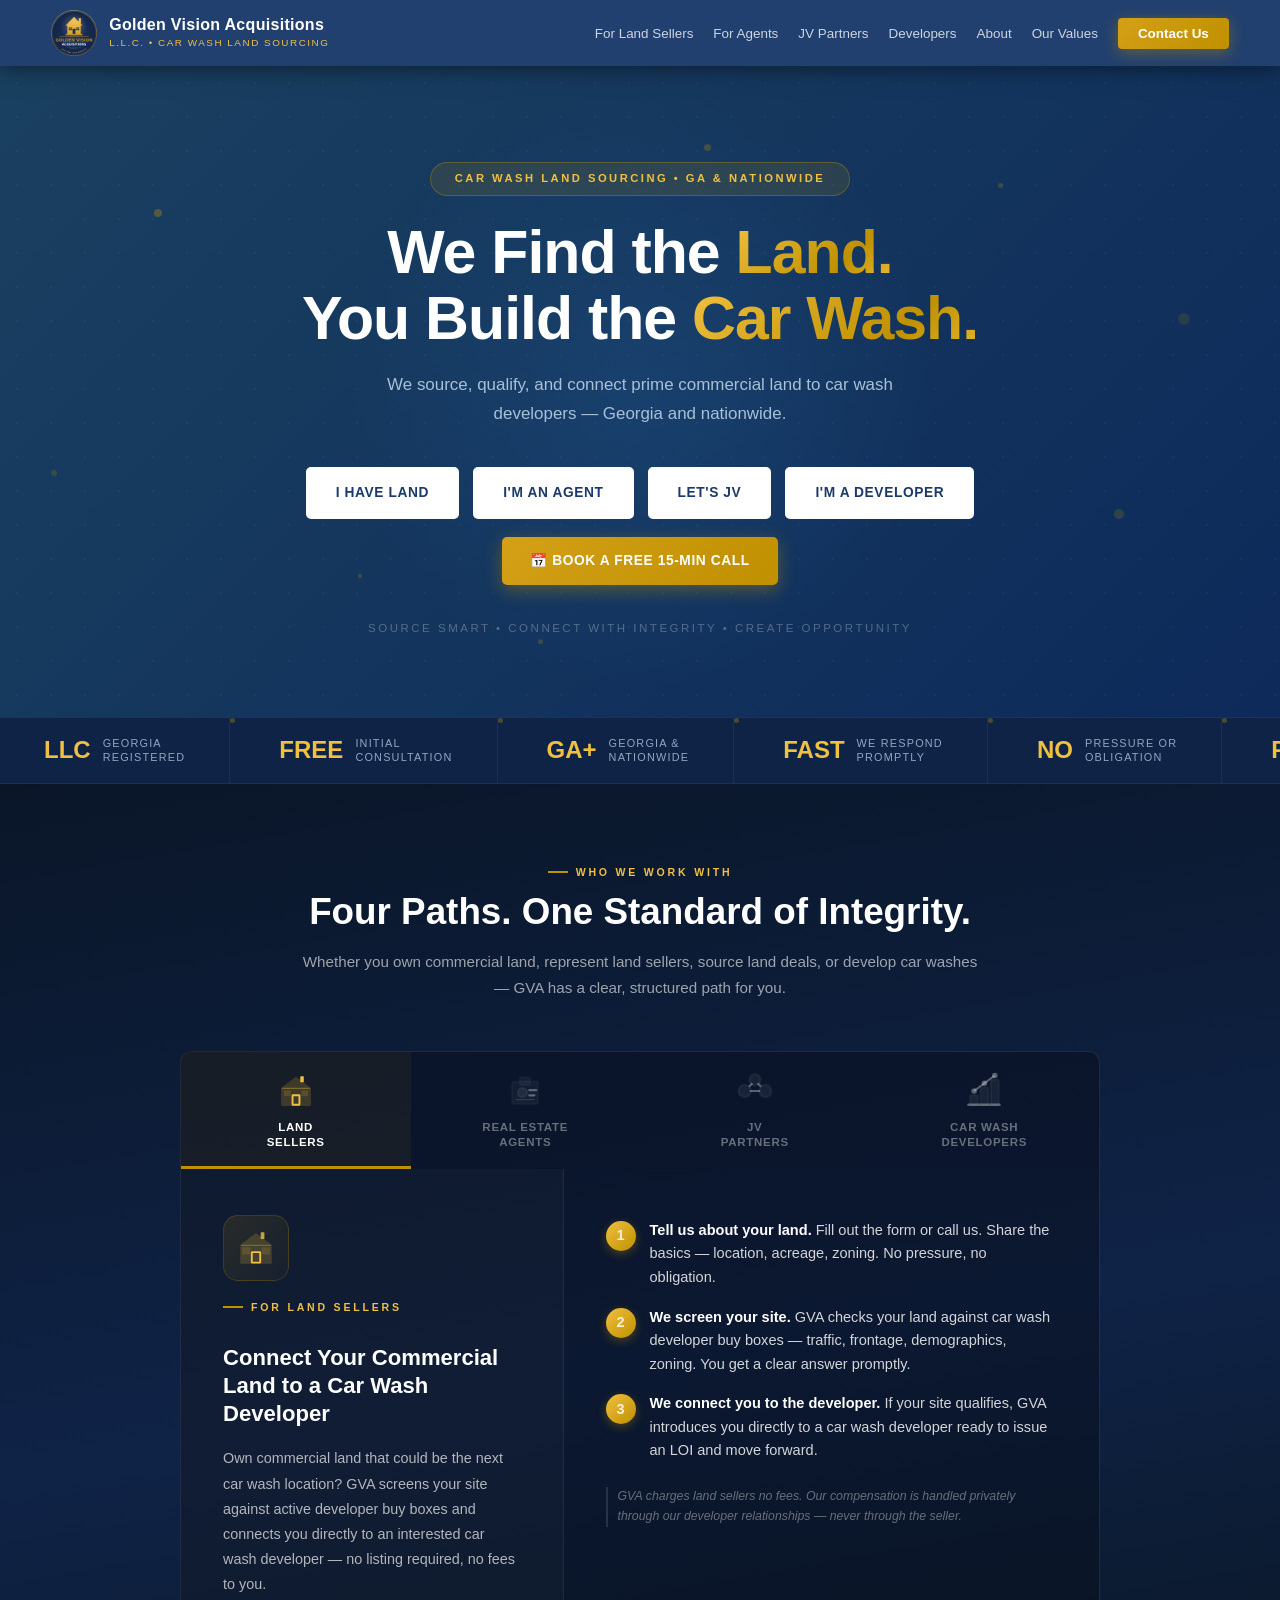
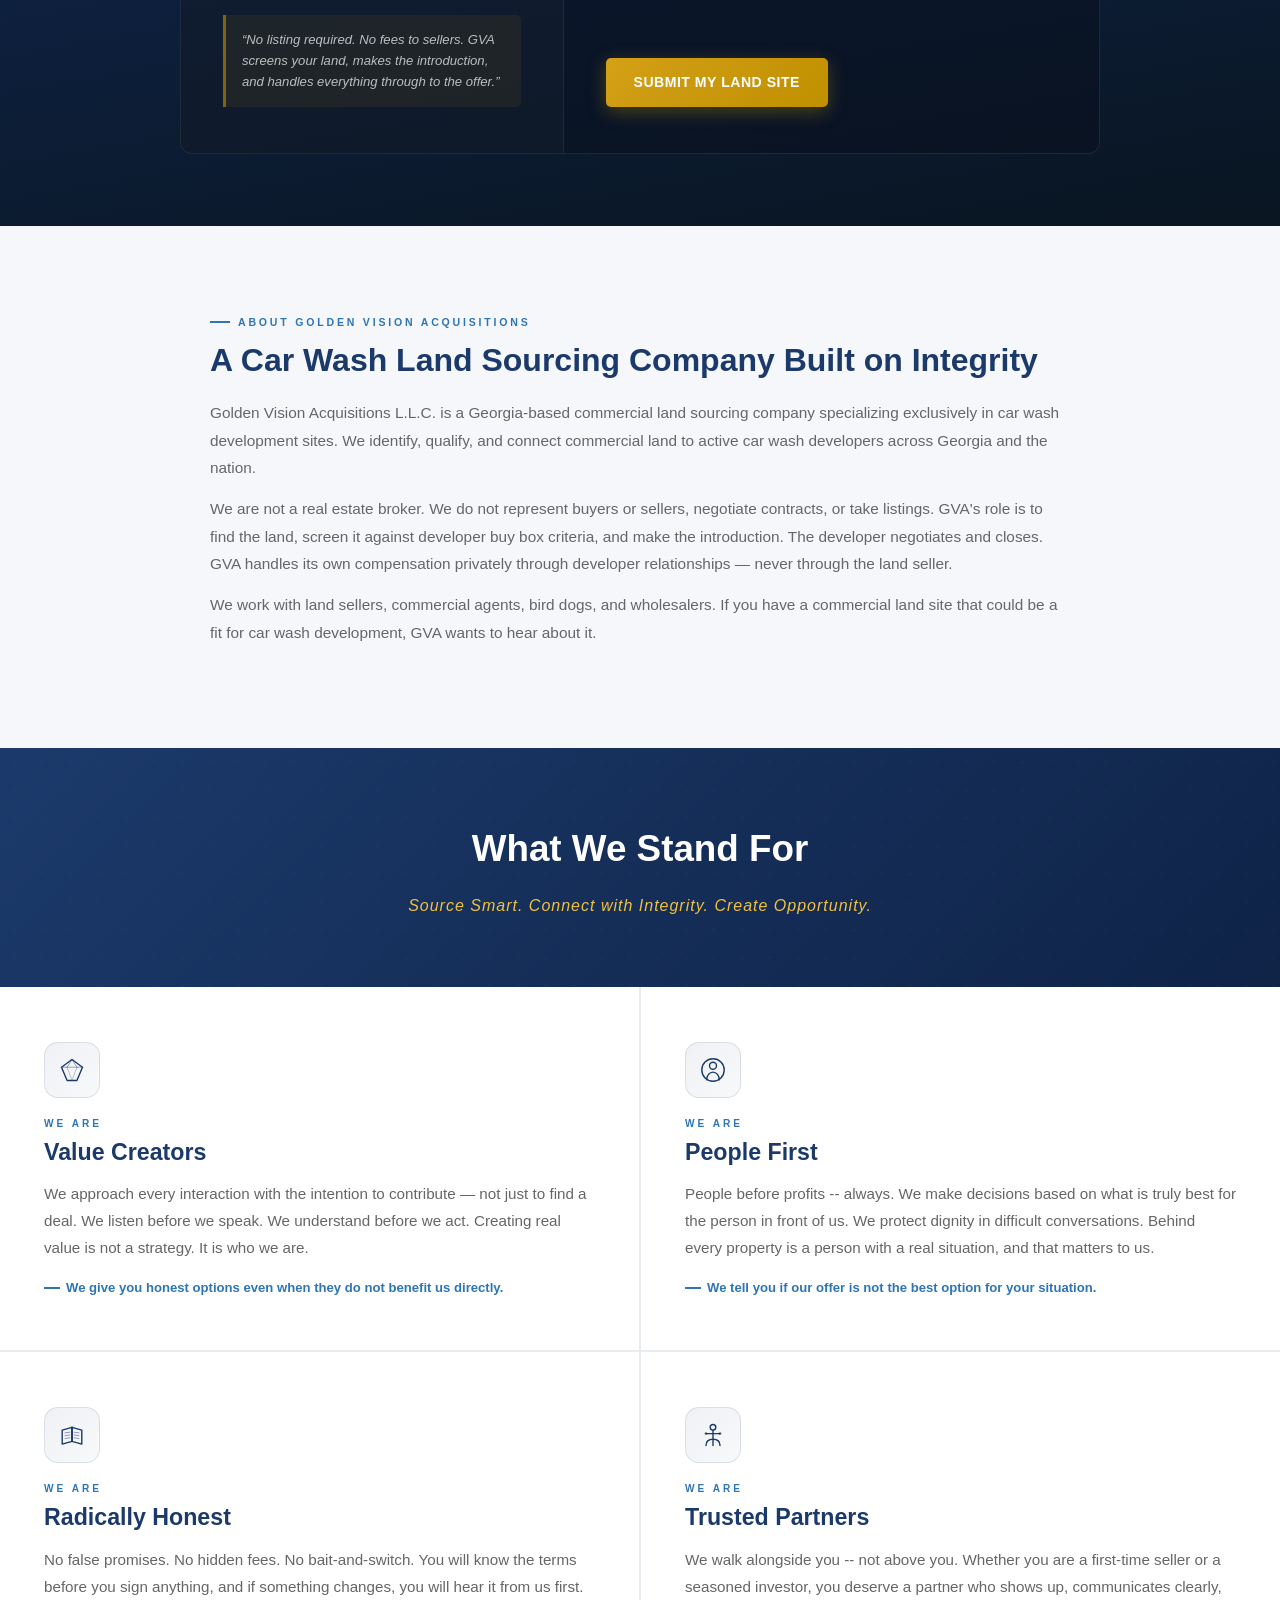
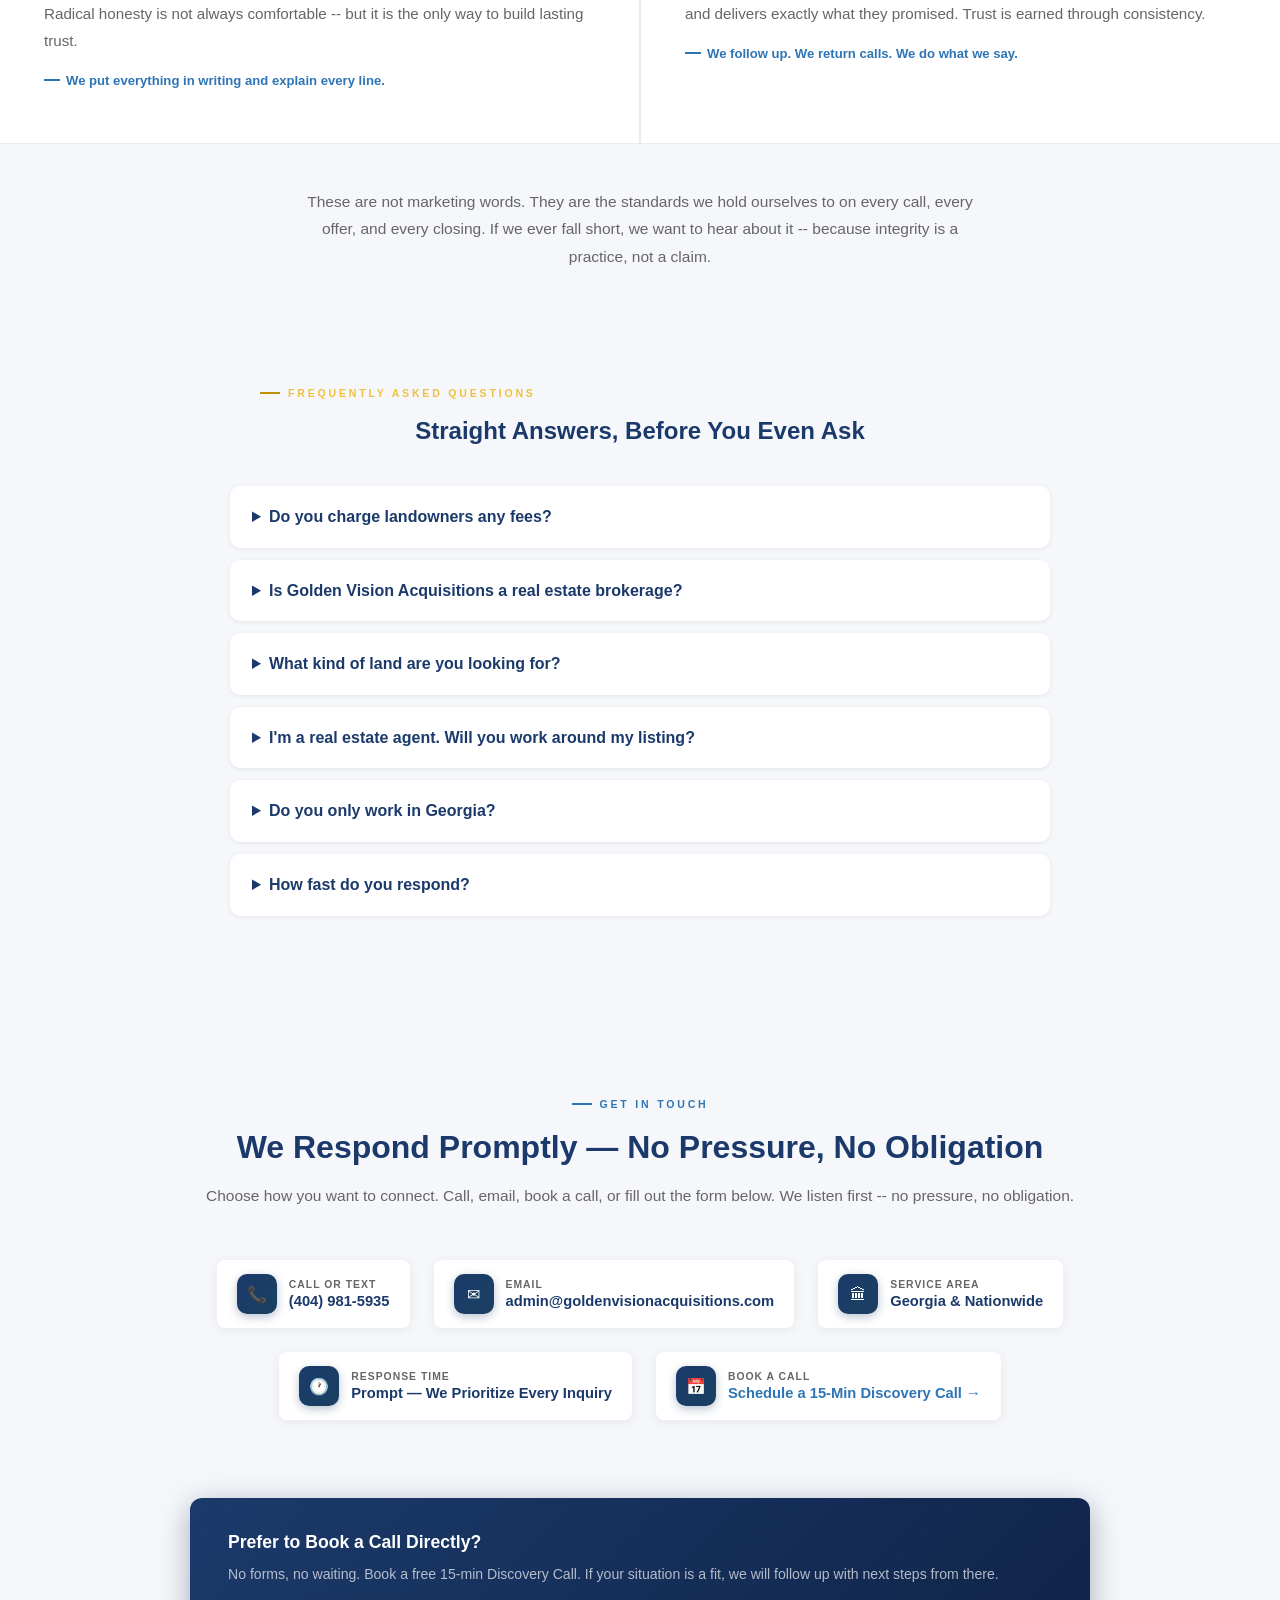
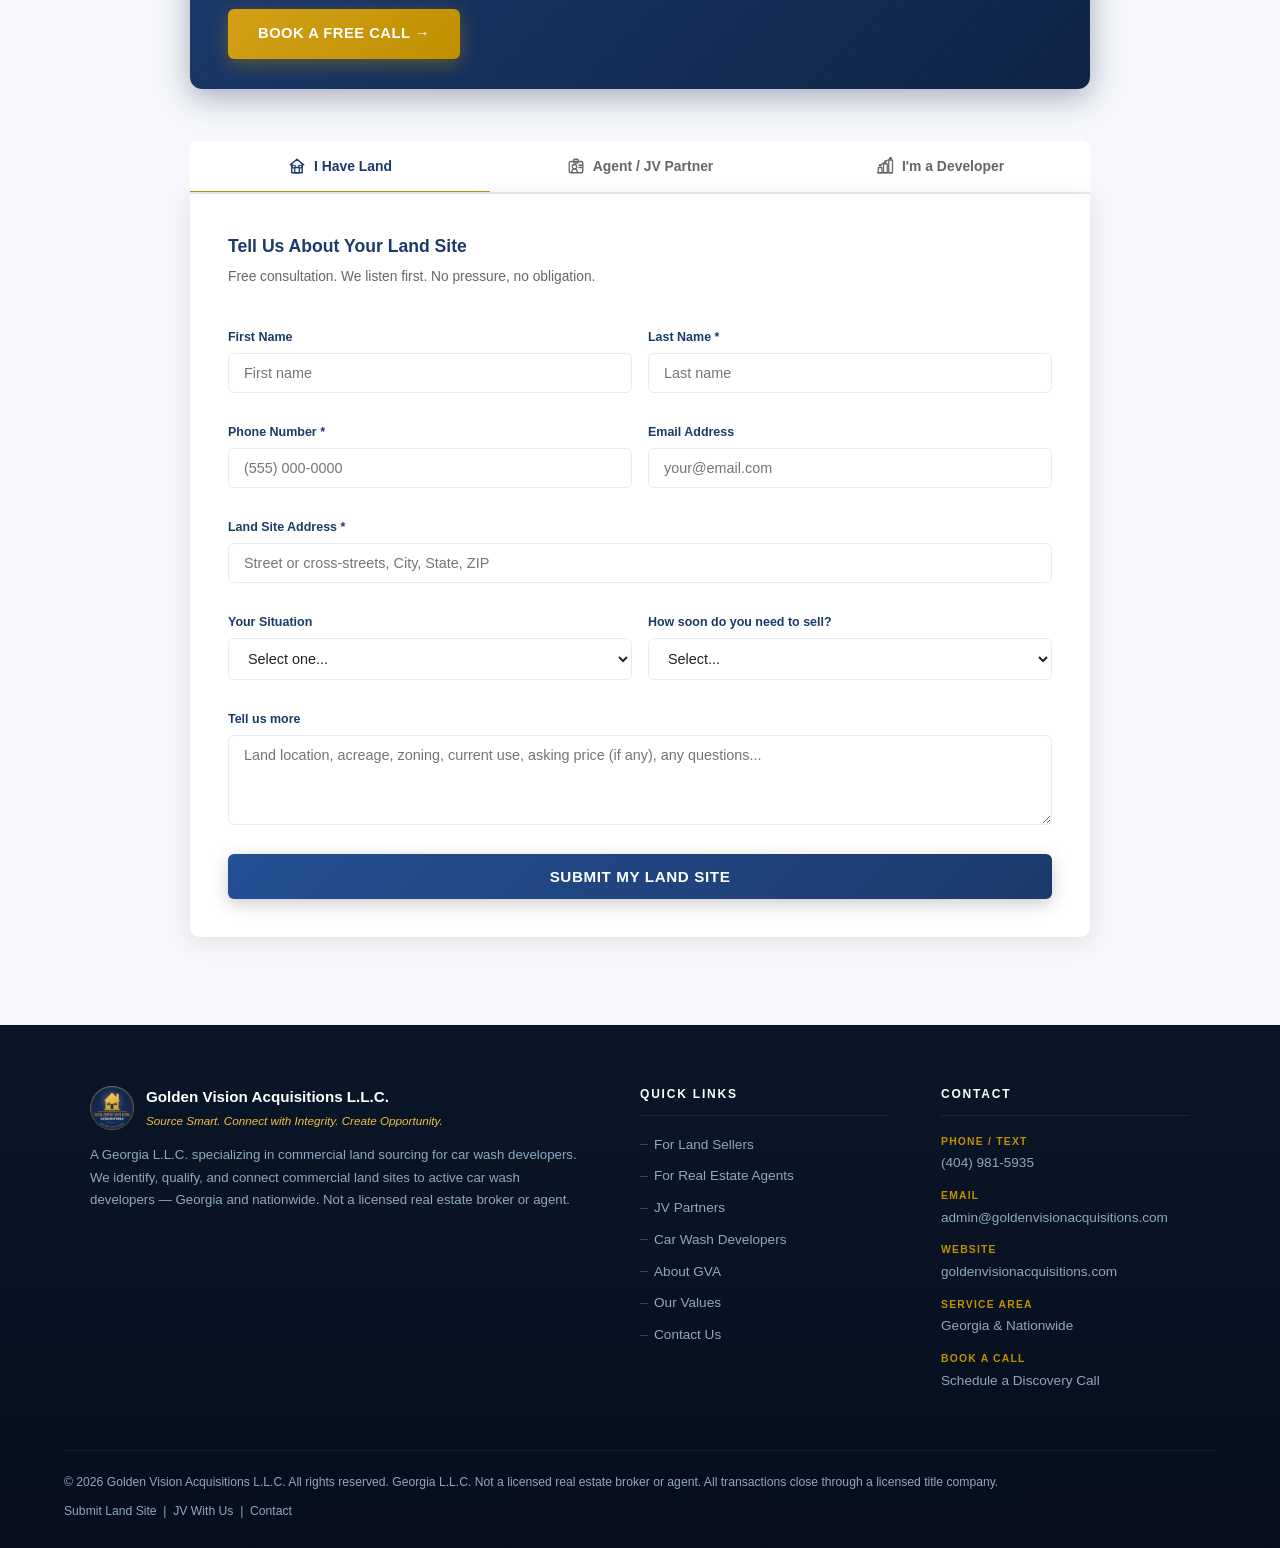
==== index.html @ 7f26f569 "Add files via upload" ====
<!DOCTYPE html>
<html lang="en">
<head>
  <meta charset="UTF-8"/>
  <meta name="viewport" content="width=device-width,initial-scale=1.0"/>
  <meta name="description" content="Golden Vision Acquisitions L.L.C. -- Car wash land sourcing. We find, qualify, and connect prime commercial land to car wash developers. Serving Georgia and nationwide."/>
  <title>Golden Vision Acquisitions L.L.C. | We Find the Land. You Build the Car Wash.</title>
  <meta property="og:title" content="Golden Vision Acquisitions L.L.C. | We Find the Land. You Build the Car Wash."/>
  <meta property="og:description" content="Car wash land sourcing. We find, qualify, and connect prime commercial land to car wash developers. Georgia & nationwide. No fees to land sellers."/>
  <meta property="og:type" content="website"/>
  <meta property="og:url" content="https://goldenvisionacquisitions.com/"/>
  <meta property="og:image" content="https://goldenvisionacquisitions.com/GVA_Logo.png"/>
  <script type="application/ld+json">
  {
    "@context": "https://schema.org",
    "@type": "ProfessionalService",
    "name": "Golden Vision Acquisitions L.L.C.",
    "description": "Georgia-based commercial land sourcing company specializing in car wash development sites. We find, qualify, and connect prime commercial land to car wash developers.",
    "url": "https://goldenvisionacquisitions.com",
    "telephone": "+14049815935",
    "email": "admin@goldenvisionacquisitions.com",
    "logo": "https://goldenvisionacquisitions.com/GVA_Logo.png",
    "areaServed": [{"@type": "State", "name": "Georgia"}, {"@type": "Country", "name": "United States"}],
    "knowsAbout": ["car wash land sourcing", "commercial land screening", "car wash development sites"]
  }
  </script>
  <script type="application/ld+json">
  {
    "@context": "https://schema.org",
    "@type": "FAQPage",
    "mainEntity": [
      {"@type": "Question", "name": "Do you charge landowners any fees?", "acceptedAnswer": {"@type": "Answer", "text": "No. GVA never charges land sellers. Our compensation comes through our developer relationships. You get a free site screening and, if your land fits, a direct introduction to a car wash developer."}},
      {"@type": "Question", "name": "Is Golden Vision Acquisitions a real estate brokerage?", "acceptedAnswer": {"@type": "Answer", "text": "No. GVA is not a licensed real estate broker and does not represent buyers or sellers. We are a land sourcing company: we screen sites, match them to developer criteria, and make introductions. Every transaction closes through a licensed title company."}},
      {"@type": "Question", "name": "What kind of land are you looking for?", "acceptedAnswer": {"@type": "Answer", "text": "Commercial parcels roughly 0.5 to 1 acre with 65+ feet of frontage on roads carrying 12,000+ vehicles daily, typically near retail like Walmart, grocery, or fast food. Corner lots are especially attractive."}},
      {"@type": "Question", "name": "I'm a real estate agent. Will you work around my listing?", "acceptedAnswer": {"@type": "Answer", "text": "Never. We work alongside agents, not around them. You keep your client and your listing relationship; we bring the developer and sign an NDA before any property details are shared."}},
      {"@type": "Question", "name": "Do you only work in Georgia?", "acceptedAnswer": {"@type": "Answer", "text": "Georgia is home base, but we source land for car wash developers nationwide. If you have a site outside Georgia, we still want to hear about it."}},
      {"@type": "Question", "name": "How fast do you respond?", "acceptedAnswer": {"@type": "Answer", "text": "Promptly, usually the same business day. Call or text (404) 981-5935, use the form at goldenvisionacquisitions.com, or book a free 15-minute call."}}
    ]
  }
  </script>
  <style>
    *{margin:0;padding:0;box-sizing:border-box}
    :root{--navy:#1B3A6B;--teal:#2E75B6;--gold:#BF9000;--gold-lt:#f0c040;--dark:#0f2347;--slate:#1a4060;--white:#fff;--lgray:#F5F7FA;--mgray:#E8ECF0;--text:#222;--muted:#666}
    body{font-family:'Segoe UI',Arial,sans-serif;color:var(--text);line-height:1.6;overflow-x:hidden}

    /* ---- KEYFRAMES ---- */
    @keyframes gradientShift{0%,100%{background-position:0% 50%}50%{background-position:100% 50%}}
    @keyframes fadeInUp{from{opacity:0;transform:translateY(36px)}to{opacity:1;transform:translateY(0)}}
    @keyframes float{0%,100%{transform:translateY(0) scale(1)}50%{transform:translateY(-20px) scale(1.05)}}
    @keyframes shimmer{0%{background-position:-200% center}100%{background-position:200% center}}
    @keyframes ticker{0%{transform:translateX(0)}100%{transform:translateX(-50%)}}
    @keyframes pulseGlow{0%,100%{box-shadow:0 0 0 0 rgba(191,144,0,.45)}70%{box-shadow:0 0 0 9px rgba(191,144,0,0)}}
    @keyframes navReveal{from{opacity:0;transform:translateY(-100%)}to{opacity:1;transform:translateY(0)}}
    @keyframes badgePulse{0%,100%{box-shadow:0 0 0 0 rgba(191,144,0,.3)}60%{box-shadow:0 0 0 8px rgba(191,144,0,0)}}
    @keyframes spin{to{transform:rotate(360deg)}}

    /* ---- NAV ---- */
    nav{background:rgba(27,58,107,.97);padding:0 4%;display:flex;align-items:center;justify-content:space-between;position:sticky;top:0;z-index:100;box-shadow:0 2px 20px rgba(0,0,0,.5);backdrop-filter:blur(12px);transition:background .3s,box-shadow .3s;animation:navReveal .5s ease both}
    nav.scrolled{background:rgba(15,35,71,.97);box-shadow:0 4px 30px rgba(0,0,0,.6)}
    .nav-logo{display:flex;align-items:center;gap:12px;padding:10px 0;text-decoration:none}
    .logo-text .logo-main{display:block;font-size:1rem;font-weight:800;color:#fff;letter-spacing:.3px;line-height:1.2}
    .logo-text .logo-sub{display:block;font-size:.62rem;color:var(--gold-lt);letter-spacing:1.5px;text-transform:uppercase}
    .nav-links{display:flex;gap:20px;list-style:none;align-items:center}
    .nav-links a{color:#CBD5E0;text-decoration:none;font-size:.84rem;font-weight:500;transition:color .2s;white-space:nowrap;position:relative}
    .nav-links a::after{content:'';position:absolute;bottom:-3px;left:0;width:0;height:2px;background:var(--gold);transition:width .2s}
    .nav-links a:hover{color:#fff}.nav-links a:hover::after{width:100%}
    .nav-cta{background:linear-gradient(135deg,#d4a017,#BF9000)!important;color:#fff!important;padding:8px 20px;border-radius:4px;font-weight:700!important;box-shadow:0 4px 15px rgba(191,144,0,.4);animation:pulseGlow 2.5s ease infinite}
    .nav-cta:hover{background:linear-gradient(135deg,#e0b828,#c89800)!important;box-shadow:0 6px 20px rgba(191,144,0,.6);transform:translateY(-1px)}
    .nav-cta::after{display:none!important}
    @media(max-width:680px){.nav-links{display:none}}

    /* ---- HERO ---- */
    .hero{background:linear-gradient(-45deg,#08112a,#1B3A6B,#0f2347,#0d2a5a,#1a4060);background-size:400% 400%;animation:gradientShift 10s ease infinite;color:#fff;padding:96px 5% 80px;text-align:center;position:relative;overflow:hidden;min-height:480px;display:flex;align-items:center;justify-content:center}
    .hero::before{content:'';position:absolute;inset:0;background-image:radial-gradient(rgba(255,255,255,.035) 1px,transparent 1px);background-size:34px 34px;pointer-events:none}
    .hero-glow{position:absolute;width:600px;height:600px;border-radius:50%;background:radial-gradient(circle,rgba(46,117,182,.18) 0%,transparent 70%);top:50%;left:50%;transform:translate(-50%,-50%);pointer-events:none}
    .particle{position:absolute;border-radius:50%;background:var(--gold);pointer-events:none;animation:float ease-in-out infinite}
    .p1{width:8px;height:8px;left:12%;top:22%;opacity:.35;animation-duration:7s;animation-delay:0s}
    .p2{width:5px;height:5px;left:78%;top:18%;opacity:.25;animation-duration:5.5s;animation-delay:1.2s}
    .p3{width:10px;height:10px;left:87%;top:68%;opacity:.2;animation-duration:9s;animation-delay:.4s}
    .p4{width:4px;height:4px;left:28%;top:78%;opacity:.3;animation-duration:6.5s;animation-delay:2s}
    .p5{width:7px;height:7px;left:55%;top:12%;opacity:.28;animation-duration:8s;animation-delay:.9s}
    .p6{width:6px;height:6px;left:4%;top:62%;opacity:.2;animation-duration:7.5s;animation-delay:3s}
    .p7{width:12px;height:12px;left:92%;top:38%;opacity:.15;animation-duration:10s;animation-delay:1.8s}
    .p8{width:5px;height:5px;left:42%;top:88%;opacity:.25;animation-duration:6s;animation-delay:.6s}
    .hero-inner{position:relative;z-index:1;max-width:800px;width:100%}
    .hero-badge{display:inline-block;background:rgba(191,144,0,.14);color:var(--gold-lt);border:1px solid rgba(191,144,0,.35);font-size:.7rem;font-weight:700;letter-spacing:2.5px;text-transform:uppercase;padding:7px 24px;border-radius:30px;margin-bottom:24px;animation:fadeInUp .7s ease .1s both,badgePulse 3s ease 1s infinite}
    .hero h1{font-size:clamp(2.4rem,6vw,3.8rem);font-weight:900;line-height:1.08;margin-bottom:20px;animation:fadeInUp .7s ease .3s both;letter-spacing:-1px}
    .gold-word{background:linear-gradient(135deg,var(--gold-lt) 0%,var(--gold) 40%,var(--gold-lt) 60%,#c89000 100%);background-size:200% auto;-webkit-background-clip:text;-webkit-text-fill-color:transparent;background-clip:text;animation:shimmer 3.5s linear infinite}
    .hero-sub{font-size:1.06rem;color:#A8C0D8;max-width:580px;margin:0 auto 38px;line-height:1.7;animation:fadeInUp .7s ease .5s both}
    .hero-buttons{display:flex;gap:14px;justify-content:center;flex-wrap:wrap;animation:fadeInUp .7s ease .7s both}
    .btn-hero{display:inline-block;padding:13px 28px;border-radius:5px;font-size:.86rem;font-weight:700;text-decoration:none;transition:all .25s;border:2px solid transparent;text-transform:uppercase;letter-spacing:.6px}
    .btn-hp{background:linear-gradient(135deg,#d4a017,#BF9000);color:#fff;box-shadow:0 5px 18px rgba(191,144,0,.4);border:none}
    .btn-hp:hover{background:linear-gradient(135deg,#e0b828,#c89800);box-shadow:0 9px 28px rgba(191,144,0,.55);transform:translateY(-3px)}
    .btn-ho{background:#fff;color:#1B3A6B;border-color:#fff}
    .btn-ho:hover{background:#fdeea3;border-color:#fdeea3;color:#1B3A6B;transform:translateY(-2px);box-shadow:0 6px 20px rgba(0,0,0,.18)}
    .hero-tagline{margin-top:34px;font-size:.72rem;letter-spacing:2.5px;color:rgba(255,255,255,.28);text-transform:uppercase;animation:fadeInUp .7s ease .9s both}

    /* ---- TRUST TICKER ---- */
    .trust-ticker-wrap{background:var(--dark);overflow:hidden;border-top:1px solid rgba(255,255,255,.07);border-bottom:1px solid rgba(255,255,255,.06);padding:0}
    .trust-ticker{display:flex;width:max-content;animation:ticker 28s linear infinite}
    .trust-ticker:hover{animation-play-state:paused}
    .ticker-item{display:flex;align-items:center;gap:12px;padding:18px 44px;border-right:1px solid rgba(255,255,255,.06);flex-shrink:0;cursor:default}
    .ticker-item .t-num{font-size:1.5rem;font-weight:900;color:var(--gold-lt);line-height:1}
    .ticker-item .t-label{font-size:.68rem;color:#8FA8C0;letter-spacing:1.2px;text-transform:uppercase;line-height:1.3}
    .ticker-dot{width:5px;height:5px;border-radius:50%;background:var(--gold);opacity:.35;flex-shrink:0}

    /* ---- WHO WE SERVE (tabbed) ---- */
    .serve-section{background:linear-gradient(170deg,#0a1628 0%,#0f2347 55%,#091520 100%);padding:80px 5% 72px}
    .serve-header{text-align:center;max-width:680px;margin:0 auto 50px}
    .serve-h2{font-size:clamp(1.7rem,3vw,2.3rem);font-weight:800;color:#fff;margin-bottom:14px;line-height:1.2}
    .serve-intro{font-size:.95rem;color:rgba(255,255,255,.6);line-height:1.72}

    /* Tab bar */
    .s-tab-bar{display:flex;max-width:920px;margin:0 auto;background:rgba(10,18,38,.7);border:1px solid rgba(255,255,255,.09);border-bottom:none;border-radius:12px 12px 0 0;overflow:hidden}
    @media(max-width:620px){.s-tab-bar{flex-wrap:wrap}}
    .s-tab{flex:1;display:flex;flex-direction:column;align-items:center;gap:10px;padding:20px 10px 16px;background:transparent;border:none;border-bottom:3px solid transparent;cursor:pointer;color:rgba(255,255,255,.38);font-family:'Segoe UI',Arial,sans-serif;font-size:.72rem;font-weight:700;letter-spacing:.7px;text-transform:uppercase;transition:all .22s;line-height:1.35;text-align:center}
    @media(max-width:620px){.s-tab{flex:1 1 50%;padding:16px 8px 13px;font-size:.68rem}}
    .s-tab:hover{color:rgba(255,255,255,.75);background:rgba(255,255,255,.03)}
    .s-tab.active{color:#fff;background:rgba(191,144,0,.07);border-bottom-color:var(--gold)}
    .s-tab-icon{width:38px;height:38px;display:flex;align-items:center;justify-content:center;color:rgba(255,255,255,.32);transition:color .22s}
    .s-tab.active .s-tab-icon{color:var(--gold-lt)}
    .s-tab-icon svg{width:38px;height:38px}
    .s-tab-lbl{line-height:1.3}

    /* Panels */
    .s-panels-wrap{max-width:920px;margin:0 auto;background:rgba(8,14,28,.5);border:1px solid rgba(255,255,255,.09);border-top:none;border-radius:0 0 12px 12px;overflow:hidden}
    .s-panel{display:none;grid-template-columns:1fr 1.4fr}
    .s-panel.active{display:grid}
    @media(max-width:740px){.s-panel.active{grid-template-columns:1fr}}
    .s-panel-left{padding:46px 42px;background:rgba(255,255,255,.018);border-right:1px solid rgba(255,255,255,.07);display:flex;flex-direction:column;gap:18px}
    .s-panel-right{padding:46px 42px;display:flex;flex-direction:column}
    @media(max-width:740px){.s-panel-left{border-right:none;border-bottom:1px solid rgba(255,255,255,.07)}}
    @media(max-width:500px){.s-panel-left,.s-panel-right{padding:30px 22px}}

    .s-icon-xl{width:66px;height:66px;border-radius:15px;background:linear-gradient(135deg,rgba(191,144,0,.14),rgba(191,144,0,.04));border:1px solid rgba(191,144,0,.22);display:flex;align-items:center;justify-content:center;color:var(--gold-lt);flex-shrink:0}
    .s-icon-xl svg{width:42px;height:42px}
    .s-panel-h{font-size:clamp(1.1rem,2.1vw,1.38rem);font-weight:800;color:#fff;line-height:1.28;margin:0}
    .s-panel-desc{font-size:.9rem;color:rgba(255,255,255,.68);line-height:1.74;margin:0}
    .s-callout{background:rgba(191,144,0,.09);border-left:3px solid rgba(191,144,0,.6);padding:14px 16px;border-radius:0 5px 5px 0;font-size:.82rem;color:rgba(255,255,255,.7);line-height:1.62;font-style:italic;margin-top:auto}

    .section-label{font-size:.66rem;letter-spacing:2.8px;text-transform:uppercase;color:var(--gold-lt);margin-bottom:10px;font-weight:700;display:flex;align-items:center;gap:8px}
    .section-label::before{content:'';display:block;width:20px;height:2px;background:var(--gold)}
    .steps{list-style:none;margin-bottom:24px;margin-top:4px;display:flex;flex-direction:column;gap:16px}
    .steps li{display:flex;gap:14px;align-items:flex-start}
    .step-num{width:30px;height:30px;background:linear-gradient(135deg,var(--gold-lt),var(--gold));color:#1a1a00;border-radius:50%;font-size:.78rem;font-weight:900;display:flex;align-items:center;justify-content:center;flex-shrink:0;margin-top:2px;box-shadow:0 3px 10px rgba(191,144,0,.35)}
    .steps li div{font-size:.91rem;color:rgba(255,255,255,.82);line-height:1.62}
    .steps li strong{color:#fff;font-weight:700}
    .note-text{font-size:.77rem;color:rgba(255,255,255,.38);margin-bottom:24px;line-height:1.62;font-style:italic;border-left:2px solid rgba(255,255,255,.12);padding-left:10px}
    .btn-panel{display:inline-block;background:linear-gradient(135deg,#d4a017,#BF9000);color:#fff;padding:13px 28px;border-radius:5px;font-size:.88rem;font-weight:700;text-decoration:none;transition:all .25s;margin-top:auto;text-transform:uppercase;letter-spacing:.5px;box-shadow:0 5px 18px rgba(191,144,0,.35);border:none;cursor:pointer;align-self:flex-start}
    .btn-panel:hover{background:linear-gradient(135deg,#e0b828,#c89800);box-shadow:0 9px 28px rgba(191,144,0,.5);transform:translateY(-2px)}

    /* ---- SCROLL REVEAL ---- */
    .reveal{opacity:0;transform:translateY(36px);transition:opacity .7s ease,transform .7s ease}
    .reveal.visible{opacity:1;transform:translateY(0)}
    .reveal-d1{transition-delay:.1s}.reveal-d2{transition-delay:.2s}.reveal-d3{transition-delay:.3s}.reveal-d4{transition-delay:.4s}

    /* ---- ABOUT ---- */
    #about{padding:88px 5%;background:var(--lgray)}
    .about-grid{max-width:860px;margin:0 auto}
    .about-text .section-label{color:var(--teal)}
    .about-text .section-label::before{background:var(--teal)}
    .about-text h2{font-size:clamp(1.5rem,3vw,2rem);font-weight:800;color:var(--navy);margin-bottom:18px;line-height:1.28}
    .about-text p{color:var(--muted);margin-bottom:14px;line-height:1.78;font-size:.96rem}
    .about-values{display:flex;flex-direction:column;gap:14px}
    .value-card{background:#fff;border-left:4px solid var(--gold);padding:18px 22px;border-radius:0 8px 8px 0;box-shadow:0 2px 12px rgba(0,0,0,.06);transition:all .25s ease}
    .value-card:hover{transform:translateX(4px);box-shadow:0 6px 20px rgba(0,0,0,.1);border-left-width:6px}
    .v-title{font-size:.92rem;font-weight:800;color:var(--navy);margin-bottom:4px}
    .v-body{font-size:.84rem;color:var(--muted);line-height:1.56}

    /* ---- VALUES ---- */
    #values{background:#fff;padding:0}
    .values-header{background:linear-gradient(135deg,var(--navy) 0%,var(--dark) 100%);text-align:center;padding:72px 5% 68px;position:relative;overflow:hidden}
    .values-header::before{content:'';position:absolute;inset:0;background-image:radial-gradient(rgba(255,255,255,.025) 1px,transparent 1px);background-size:28px 28px;pointer-events:none}
    .values-header h2{font-size:clamp(1.7rem,3.2vw,2.3rem);font-weight:900;color:#fff;margin-bottom:14px;position:relative}
    .values-header .tagline{font-size:1rem;color:var(--gold-lt);letter-spacing:1px;font-style:italic;position:relative}
    .values-grid-2x2{display:grid;grid-template-columns:1fr 1fr;gap:2px;background:var(--mgray)}
    @media(max-width:680px){.values-grid-2x2{grid-template-columns:1fr}}
    .value-block{background:#fff;padding:52px 44px;transition:all .3s ease;border-top:3px solid transparent;position:relative;overflow:hidden}
    .value-block::after{content:'';position:absolute;inset:0;background:linear-gradient(135deg,rgba(191,144,0,.04),transparent);opacity:0;transition:opacity .3s;pointer-events:none}
    .value-block:hover{border-top-color:var(--gold);box-shadow:0 14px 44px rgba(0,0,0,.09);transform:translateY(-5px);z-index:1}
    .value-block:hover::after{opacity:1}
    .v-icon-wrap{width:56px;height:56px;border-radius:14px;background:linear-gradient(135deg,rgba(27,58,107,.07),rgba(27,58,107,.03));border:1px solid rgba(27,58,107,.12);display:flex;align-items:center;justify-content:center;margin-bottom:18px;transition:all .3s}
    .v-icon-wrap svg{width:28px;height:28px;stroke:var(--navy);fill:none;stroke-linecap:round;stroke-linejoin:round;transition:stroke .3s}
    .value-block:hover .v-icon-wrap{background:linear-gradient(135deg,rgba(191,144,0,.13),rgba(191,144,0,.04));border-color:rgba(191,144,0,.28)}
    .value-block:hover .v-icon-wrap svg{stroke:var(--gold)}
    .we-are{display:block;font-size:.63rem;letter-spacing:3px;text-transform:uppercase;color:var(--teal);margin-bottom:7px;font-weight:700}
    .value-block h3{font-size:1.45rem;font-weight:900;color:var(--navy);margin-bottom:14px;line-height:1.18}
    .value-block p{color:var(--muted);font-size:.95rem;line-height:1.78;margin-bottom:16px}
    .v-proof{font-size:.82rem;color:var(--teal);font-weight:600;display:flex;align-items:center;gap:6px}
    .v-proof::before{content:'';display:inline-block;width:16px;height:2px;background:var(--teal);flex-shrink:0}
    .values-promise{background:var(--lgray);text-align:center;padding:44px 5%;border-top:1px solid var(--mgray)}
    .values-promise p{font-size:.97rem;color:var(--muted);max-width:680px;margin:0 auto;line-height:1.78}
    @media(max-width:480px){.value-block{padding:36px 24px}}

    /* ---- CONTACT ---- */
    #contact{padding:88px 5%;background:var(--lgray)}
    .contact-top{max-width:900px;margin:0 auto 52px;text-align:center}
    .contact-top .section-label{justify-content:center;color:var(--teal);display:flex}
    .contact-top .section-label::before{background:var(--teal)}
    .contact-top h2{font-size:clamp(1.5rem,3vw,2rem);font-weight:800;color:var(--navy);margin:10px 0}
    .contact-top p{color:var(--muted);font-size:.97rem}
    .contact-info-bar{max-width:900px;margin:0 auto 34px;display:flex;justify-content:center;gap:24px;flex-wrap:wrap}
    .ci-item{display:flex;align-items:center;gap:12px;background:#fff;padding:14px 20px;border-radius:8px;box-shadow:0 2px 12px rgba(0,0,0,.07);transition:all .25s}
    .ci-item:hover{transform:translateY(-2px);box-shadow:0 6px 20px rgba(0,0,0,.1)}
    .ci-icon{width:40px;height:40px;background:linear-gradient(135deg,var(--navy),var(--slate));border-radius:10px;display:flex;align-items:center;justify-content:center;font-size:1rem;flex-shrink:0;color:#fff;box-shadow:0 3px 10px rgba(27,58,107,.3)}
    .ci-text{line-height:1.3}
    .ci-label{font-size:.65rem;color:var(--muted);letter-spacing:1px;text-transform:uppercase;font-weight:700}
    .ci-value{font-size:.92rem;color:var(--navy);font-weight:700}
    .ci-value a{color:var(--navy);text-decoration:none}
    .ci-value a:hover{color:var(--teal)}
    .social-row{display:flex;justify-content:center;gap:12px;margin-bottom:44px;flex-wrap:wrap}
    .soc-link{display:flex;align-items:center;gap:8px;background:#fff;border:1.5px solid var(--mgray);padding:10px 20px;border-radius:6px;text-decoration:none;font-size:.84rem;font-weight:700;color:var(--navy);transition:all .25s;box-shadow:0 2px 8px rgba(0,0,0,.06)}
    .soc-link:hover{border-color:var(--teal);color:var(--teal);transform:translateY(-2px);box-shadow:0 6px 18px rgba(46,117,182,.15)}
    .book-card{max-width:900px;margin:0 auto 52px;background:linear-gradient(135deg,var(--navy) 0%,var(--dark) 100%);border-radius:12px;padding:30px 38px;display:flex;align-items:center;justify-content:space-between;gap:24px;flex-wrap:wrap;box-shadow:0 8px 30px rgba(15,35,71,.35);position:relative;overflow:hidden}
    .book-card::before{content:'';position:absolute;inset:0;background-image:radial-gradient(rgba(255,255,255,.025) 1px,transparent 1px);background-size:24px 24px;pointer-events:none}
    .book-card-text h3{color:#fff;font-size:1.1rem;font-weight:800;margin-bottom:6px;position:relative}
    .book-card-text p{color:rgba(255,255,255,.68);font-size:.88rem;position:relative}
    .btn-book{display:inline-block;background:linear-gradient(135deg,#d4a017,#BF9000);color:#fff;padding:13px 30px;border-radius:6px;font-size:.92rem;font-weight:700;text-decoration:none;white-space:nowrap;transition:all .25s;box-shadow:0 5px 18px rgba(191,144,0,.4);text-transform:uppercase;letter-spacing:.5px;position:relative}
    .btn-book:hover{background:linear-gradient(135deg,#e0b828,#c89800);box-shadow:0 9px 28px rgba(191,144,0,.55);transform:translateY(-2px)}
    .form-tabs-wrap{max-width:900px;margin:0 auto}
    .form-tabs{display:flex;border-bottom:2px solid var(--mgray);background:#fff;border-radius:8px 8px 0 0;overflow:hidden}
    .form-tab{padding:14px 20px;cursor:pointer;font-size:.87rem;font-weight:700;color:var(--muted);border-bottom:3px solid transparent;margin-bottom:-2px;transition:all .2s;user-select:none;flex:1;text-align:center;display:flex;align-items:center;justify-content:center;gap:8px}
    .form-tab svg{width:18px;height:18px;flex-shrink:0;stroke:currentColor;fill:none;stroke-linecap:round;stroke-linejoin:round;transition:stroke .2s}
    .form-tab:hover{color:var(--navy);background:var(--lgray)}
    .form-tab.active{color:var(--navy);border-color:var(--gold);background:#fff}
    .form-pane{display:none}.form-pane.active{display:block}
    .form-card{background:#fff;border-radius:0 0 10px 10px;padding:38px;box-shadow:0 4px 24px rgba(0,0,0,.09)}
    .form-card h3{font-size:1.1rem;font-weight:800;color:var(--navy);margin-bottom:6px}
    .form-card .fc-sub{font-size:.86rem;color:var(--muted);margin-bottom:26px}
    .form-grid{display:grid;grid-template-columns:1fr 1fr;gap:16px}
    @media(max-width:600px){.form-grid{grid-template-columns:1fr}}
    .form-card label{display:block;font-size:.78rem;font-weight:700;color:var(--navy);margin-bottom:5px;margin-top:14px}
    .form-card input,.form-card select,.form-card textarea{width:100%;padding:11px 15px;border:1.5px solid var(--mgray);border-radius:6px;font-size:.9rem;font-family:inherit;color:var(--text);transition:all .2s;background:#fff}
    .form-card input:focus,.form-card select:focus,.form-card textarea:focus{outline:none;border-color:var(--gold);box-shadow:0 0 0 3px rgba(191,144,0,.12)}
    .form-card textarea{resize:vertical;min-height:90px}
    .form-card .full-span{grid-column:1/-1}
    .btn-submit{display:block;width:100%;padding:14px;border:none;border-radius:6px;font-size:.95rem;font-weight:700;cursor:pointer;margin-top:22px;transition:all .25s;color:#fff;text-transform:uppercase;letter-spacing:.6px;box-shadow:0 5px 18px rgba(0,0,0,.2)}
    .btn-submit-seller{background:linear-gradient(135deg,#244f95,var(--navy))}.btn-submit-seller:hover{background:linear-gradient(135deg,#2a5aa5,#1e3f7a);transform:translateY(-2px);box-shadow:0 9px 28px rgba(27,58,107,.4)}
    .btn-submit-partner{background:linear-gradient(135deg,#3a85c6,var(--teal))}.btn-submit-partner:hover{background:linear-gradient(135deg,#4090d0,#3580c0);transform:translateY(-2px);box-shadow:0 9px 28px rgba(46,117,182,.4)}
    .btn-submit-investor{background:linear-gradient(135deg,#152840,var(--dark))}.btn-submit-investor:hover{background:linear-gradient(135deg,#1a3050,#0d1e35);transform:translateY(-2px);box-shadow:0 9px 28px rgba(15,35,71,.45)}
    .success-panel{display:none;background:#fff;border-radius:0 0 10px 10px;padding:52px 38px;text-align:center}
    .success-panel .sp-icon{font-size:3.2rem;margin-bottom:18px}
    .success-panel h3{font-size:1.4rem;font-weight:900;color:var(--navy);margin-bottom:10px}
    .success-panel p{color:var(--muted);margin-bottom:26px;font-size:.95rem}
    .sp-actions{display:flex;justify-content:center;gap:14px;flex-wrap:wrap}
    .sp-btn{display:inline-block;padding:12px 26px;border-radius:6px;text-decoration:none;font-size:.88rem;font-weight:700;transition:all .25s;text-transform:uppercase;letter-spacing:.4px}
    .sp-btn-p{background:linear-gradient(135deg,#d4a017,var(--gold));color:#fff;box-shadow:0 5px 16px rgba(191,144,0,.35)}.sp-btn-p:hover{background:linear-gradient(135deg,#e0b828,#c89800);transform:translateY(-2px)}
    .sp-btn-o{border:2px solid var(--navy);color:var(--navy)}.sp-btn-o:hover{background:var(--navy);color:#fff;transform:translateY(-2px)}
    .sp-contact{margin-top:26px;font-size:.82rem;color:var(--muted)}
    .sp-contact a{color:var(--teal);text-decoration:none;font-weight:600}
    .sp-social{display:flex;justify-content:center;gap:10px;margin-top:14px}
    .sp-social a{font-size:.78rem;color:var(--muted);text-decoration:none;border:1px solid var(--mgray);padding:6px 14px;border-radius:4px;transition:all .2s}
    .sp-social a:hover{color:var(--teal);border-color:var(--teal)}

    /* ---- FOOTER ---- */
    footer{background:linear-gradient(180deg,#0a1628 0%,#060e1c 100%);color:#8FA8C0;padding:60px 5% 26px}
    .footer-grid{display:grid;grid-template-columns:2fr 1fr 1fr;gap:52px;max-width:1100px;margin:0 auto 44px}
    @media(max-width:768px){.footer-grid{grid-template-columns:1fr;gap:32px}}
    .footer-brand{display:flex;flex-direction:column;gap:14px}
    .footer-brand-top{display:flex;align-items:center;gap:12px}
    .fb-name{font-size:.95rem;font-weight:800;color:#fff}
    .fb-tag{font-size:.73rem;color:var(--gold-lt);font-style:italic;margin-top:2px}
    .fb-desc{font-size:.83rem;line-height:1.68}
    .footer-social{display:flex;gap:10px;flex-wrap:wrap}
    .footer-social a{width:36px;height:36px;background:rgba(255,255,255,.06);border:1px solid rgba(255,255,255,.1);border-radius:6px;display:flex;align-items:center;justify-content:center;font-size:.85rem;text-decoration:none;transition:all .25s;color:#8FA8C0;font-weight:700}
    .footer-social a:hover{background:linear-gradient(135deg,#d4a017,var(--gold));color:#fff;border-color:var(--gold);transform:translateY(-2px)}
    .footer-col h4{font-size:.75rem;font-weight:700;color:#fff;letter-spacing:1.8px;text-transform:uppercase;margin-bottom:18px;padding-bottom:10px;border-bottom:1px solid rgba(255,255,255,.07)}
    .footer-col ul{list-style:none;display:flex;flex-direction:column;gap:10px}
    .footer-col ul a{color:#8FA8C0;text-decoration:none;font-size:.85rem;transition:color .2s;display:flex;align-items:center;gap:6px}
    .footer-col ul a::before{content:'';display:block;width:8px;height:1px;background:rgba(255,255,255,.2);flex-shrink:0;transition:width .2s,background .2s}
    .footer-col ul a:hover{color:var(--gold-lt)}.footer-col ul a:hover::before{width:14px;background:var(--gold)}
    .contact-item{display:flex;flex-direction:column;gap:2px;margin-bottom:14px}
    .contact-item span{font-size:.65rem;font-weight:700;text-transform:uppercase;letter-spacing:1.2px;color:var(--gold)}
    .contact-item a{color:#8FA8C0;text-decoration:none;font-size:.85rem}
    .contact-item a:hover{color:#fff}
    .footer-bottom{border-top:1px solid rgba(255,255,255,.06);padding-top:22px;display:flex;justify-content:space-between;align-items:center;flex-wrap:wrap;gap:10px;font-size:.76rem}
    .footer-bottom a{color:#8FA8C0;text-decoration:none}.footer-bottom a:hover{color:var(--gold-lt)}

    /* ---- SCROLL OFFSET ---- */
    .serve-section,#about,#values,#contact{scroll-margin-top:68px}
    #sellers,#agents,#jv-partners,#investors{scroll-margin-top:0}
    @media(max-width:480px){.form-card{padding:24px 18px}.book-card{padding:24px 20px}.panel{padding:44px 5%}}

    /* Mobile hamburger nav */
    .hamburger{display:none;flex-direction:column;gap:5px;background:none;border:none;cursor:pointer;padding:6px 8px;z-index:1002;margin-left:auto}
    .hamburger span{display:block;width:24px;height:2px;background:#fff;border-radius:2px;transition:all .3s}
    .hamburger.open span:nth-child(1){transform:rotate(45deg) translate(5px,5px)}
    .hamburger.open span:nth-child(2){opacity:0;transform:translateX(-8px)}
    .hamburger.open span:nth-child(3){transform:rotate(-45deg) translate(5px,-5px)}
    .mob-menu{display:none;position:fixed;top:0;left:0;right:0;bottom:0;background:rgba(15,35,71,.97);z-index:1000;flex-direction:column;align-items:center;justify-content:center;gap:26px}
    .mob-menu.open{display:flex}
    .mob-menu a{color:#fff;text-decoration:none;font-size:1.25rem;font-weight:600;letter-spacing:.05em;transition:color .2s}
    .mob-menu a:hover{color:var(--gold-lt)}
    .mob-menu a.nav-cta{color:var(--gold-lt);border:1.5px solid var(--gold-lt);padding:10px 28px;border-radius:24px}
    .mob-close{position:absolute;top:14px;right:16px;background:none;border:none;color:#fff;font-size:2.4rem;line-height:1;cursor:pointer;padding:8px 12px}
    .mob-close:hover{color:var(--gold-lt)}
    body.menu-open{overflow:hidden}
    .back-top{display:none;position:fixed;bottom:24px;left:20px;z-index:998;background:rgba(15,35,71,.92);color:#fff;border:1.5px solid var(--gold-lt);border-radius:24px;padding:10px 16px;font-size:.9rem;font-weight:600;cursor:pointer;box-shadow:0 2px 10px rgba(0,0,0,.35)}
    .back-top.show{display:block}
    @media(max-width:680px){.hamburger{display:flex}.nav-links{display:none!important}}
  </style>
</head>
<body>

<!-- NAV -->
<nav id="mainNav">
  <a href="#" class="nav-logo">
    <img src="GVA_Logo.png" width="46" height="46" alt="Golden Vision Acquisitions Logo">
    <div class="logo-text">
      <span class="logo-main">Golden Vision Acquisitions</span>
      <span class="logo-sub">L.L.C. &bull; Car Wash Land Sourcing</span>
    </div>
  </a>
  <ul class="nav-links">
    <li><a href="#sellers">For Land Sellers</a></li>
    <li><a href="#agents">For Agents</a></li>
    <li><a href="#jv-partners">JV Partners</a></li>
    <li><a href="#investors">Developers</a></li>
    <li><a href="#about">About</a></li>
    <li><a href="#values">Our Values</a></li>
    <li><a href="#contact" class="nav-cta">Contact Us</a></li>
  </ul>
  <button class="hamburger" id="hamburger" aria-label="Toggle menu"><span></span><span></span><span></span></button>
</nav>

<!-- MOBILE MENU OVERLAY -->
<div class="mob-menu" id="mobMenu">
  <button class="mob-close" id="mobClose" aria-label="Close menu">&times;</button>
  <a href="#sellers" class="mob-link">For Land Sellers</a>
  <a href="#agents" class="mob-link">For Agents</a>
  <a href="#jv-partners" class="mob-link">JV Partners</a>
  <a href="#investors" class="mob-link">Developers</a>
  <a href="#about" class="mob-link">About</a>
  <a href="#values" class="mob-link">Our Values</a>
  <a href="#contact" class="mob-link nav-cta">Contact Us</a>
</div>

<!-- BACK TO TOP -->
<button class="back-top" id="backTop" aria-label="Back to top">&uarr; Back to Top</button>

<!-- HERO -->
<section class="hero">
  <div class="hero-glow"></div>
  <div class="particle p1"></div><div class="particle p2"></div><div class="particle p3"></div>
  <div class="particle p4"></div><div class="particle p5"></div><div class="particle p6"></div>
  <div class="particle p7"></div><div class="particle p8"></div>
  <div class="hero-inner">
    <div class="hero-badge">Car Wash Land Sourcing &bull; GA &amp; Nationwide</div>
    <h1>We Find the <span class="gold-word">Land.</span><br>You Build the <span class="gold-word">Car Wash.</span></h1>
    <p class="hero-sub">We source, qualify, and connect prime commercial land to car wash developers — Georgia and nationwide.</p>
    <div class="hero-buttons">
      <a href="#sellers"     class="btn-hero btn-ho">I Have Land</a>
      <a href="#agents"      class="btn-hero btn-ho">I&apos;m an Agent</a>
      <a href="#jv-partners" class="btn-hero btn-ho">Let&apos;s JV</a>
      <a href="#investors"   class="btn-hero btn-ho">I&apos;m a Developer</a>
    </div>
    <div style="margin-top:18px"><a href="https://calendly.com/admin-goldenvisionacquisitions/gva-discovery-call" target="_blank" rel="noopener" class="btn-hero btn-hp" style="display:inline-block">📅 Book a Free 15-Min Call</a></div>
    <div class="hero-tagline">Source Smart &bull; Connect with Integrity &bull; Create Opportunity</div>
  </div>
</section>

<!-- TRUST TICKER -->
<div class="trust-ticker-wrap">
  <div class="trust-ticker">
    <div class="ticker-item"><div class="t-num">LLC</div><div class="t-label">Georgia<br>Registered</div></div>
    <div class="ticker-dot"></div>
    <div class="ticker-item"><div class="t-num">FREE</div><div class="t-label">Initial<br>Consultation</div></div>
    <div class="ticker-dot"></div>
    <div class="ticker-item"><div class="t-num">GA+</div><div class="t-label">Georgia &amp;<br>Nationwide</div></div>
    <div class="ticker-dot"></div>
    <div class="ticker-item"><div class="t-num">FAST</div><div class="t-label">We Respond<br>Promptly</div></div>
    <div class="ticker-dot"></div>
    <div class="ticker-item"><div class="t-num">NO</div><div class="t-label">Pressure or<br>Obligation</div></div>
    <div class="ticker-dot"></div>
    <div class="ticker-item"><div class="t-num">PRIVATE</div><div class="t-label">All Conversations<br>Confidential</div></div>
    <div class="ticker-dot"></div>
    <div class="ticker-item"><div class="t-num">65FT+</div><div class="t-label">Min Street<br>Frontage</div></div>
    <div class="ticker-dot"></div>
    <div class="ticker-item"><div class="t-num">12K+</div><div class="t-label">Daily Traffic<br>Required</div></div>
    <div class="ticker-dot"></div>
    <!-- duplicate for seamless loop -->
    <div class="ticker-item"><div class="t-num">LLC</div><div class="t-label">Georgia<br>Registered</div></div>
    <div class="ticker-dot"></div>
    <div class="ticker-item"><div class="t-num">FREE</div><div class="t-label">Initial<br>Consultation</div></div>
    <div class="ticker-dot"></div>
    <div class="ticker-item"><div class="t-num">GA+</div><div class="t-label">Georgia &amp;<br>Nationwide</div></div>
    <div class="ticker-dot"></div>
    <div class="ticker-item"><div class="t-num">FAST</div><div class="t-label">We Respond<br>Promptly</div></div>
    <div class="ticker-dot"></div>
    <div class="ticker-item"><div class="t-num">NO</div><div class="t-label">Pressure or<br>Obligation</div></div>
    <div class="ticker-dot"></div>
    <div class="ticker-item"><div class="t-num">PRIVATE</div><div class="t-label">All Conversations<br>Confidential</div></div>
    <div class="ticker-dot"></div>
    <div class="ticker-item"><div class="t-num">65FT+</div><div class="t-label">Min Street<br>Frontage</div></div>
    <div class="ticker-dot"></div>
    <div class="ticker-item"><div class="t-num">12K+</div><div class="t-label">Daily Traffic<br>Required</div></div>
    <div class="ticker-dot"></div>
  </div>
</div>

<!-- WHO WE SERVE -->
<section class="serve-section">
  <div class="serve-header reveal">
    <div class="section-label" style="justify-content:center">Who We Work With</div>
    <h2 class="serve-h2">Four Paths. One Standard of Integrity.</h2>
    <p class="serve-intro">Whether you own commercial land, represent land sellers, source land deals, or develop car washes — GVA has a clear, structured path for you.</p>
  </div>

  <!-- Tab Bar -->
  <div class="s-tab-bar" role="tablist">

    <button class="s-tab active" data-tab="sellers" role="tab">
      <div class="s-tab-icon">
        <!-- House — filled like GVA logo, bold and branded -->
        <svg viewBox="0 0 44 44" xmlns="http://www.w3.org/2000/svg" fill="none">
          <rect x="27" y="5" width="4" height="7" fill="currentColor" rx="0.5"/>
          <polygon points="22,7 38,19 38,38 6,38 6,19" fill="currentColor" opacity="0.18" stroke="currentColor" stroke-width="2.6" stroke-linejoin="round"/>
          <line x1="6" y1="19" x2="38" y2="19" stroke="currentColor" stroke-width="1.4" opacity="0.35"/>
          <rect x="18" y="27" width="8" height="11" rx="0.5" stroke="currentColor" stroke-width="2.2" fill="none"/>
          <rect x="9" y="22" width="6" height="5" rx="0.5" stroke="currentColor" stroke-width="2" fill="currentColor" opacity="0.15"/>
          <rect x="29" y="22" width="6" height="5" rx="0.5" stroke="currentColor" stroke-width="2" fill="currentColor" opacity="0.15"/>
        </svg>
      </div>
      <span class="s-tab-lbl">Land<br>Sellers</span>
    </button>

    <button class="s-tab" data-tab="agents" role="tab">
      <div class="s-tab-icon">
        <!-- Credential badge — filled card with photo and lines -->
        <svg viewBox="0 0 44 44" xmlns="http://www.w3.org/2000/svg" fill="none">
          <rect x="7" y="11" width="30" height="26" rx="3" fill="currentColor" opacity="0.12" stroke="currentColor" stroke-width="2.6"/>
          <rect x="16" y="6" width="12" height="9" rx="2" fill="currentColor" opacity="0.12" stroke="currentColor" stroke-width="2.3"/>
          <circle cx="19" cy="24" r="5.5" fill="currentColor" opacity="0.2" stroke="currentColor" stroke-width="2.3"/>
          <line x1="27" y1="21" x2="35" y2="21" stroke="currentColor" stroke-width="2.5" stroke-linecap="round"/>
          <line x1="27" y1="27" x2="33" y2="27" stroke="currentColor" stroke-width="2.5" stroke-linecap="round"/>
          <line x1="11" y1="32" x2="33" y2="32" stroke="currentColor" stroke-width="1.4" opacity="0.4"/>
        </svg>
      </div>
      <span class="s-tab-lbl">Real Estate<br>Agents</span>
    </button>

    <button class="s-tab" data-tab="jv-partners" role="tab">
      <div class="s-tab-icon">
        <!-- Three solid connected nodes — partnership network -->
        <svg viewBox="0 0 44 44" xmlns="http://www.w3.org/2000/svg" fill="none">
          <line x1="16" y1="22" x2="28" y2="22" stroke="currentColor" stroke-width="2.5"/>
          <line x1="15" y1="17" x2="19" y2="13" stroke="currentColor" stroke-width="2.5"/>
          <line x1="29" y1="17" x2="25" y2="13" stroke="currentColor" stroke-width="2.5"/>
          <circle cx="10" cy="22" r="7" fill="currentColor" opacity="0.18" stroke="currentColor" stroke-width="2.6"/>
          <circle cx="34" cy="22" r="7" fill="currentColor" opacity="0.18" stroke="currentColor" stroke-width="2.6"/>
          <circle cx="22" cy="9" r="6.5" fill="currentColor" opacity="0.18" stroke="currentColor" stroke-width="2.6"/>
        </svg>
      </div>
      <span class="s-tab-lbl">JV<br>Partners</span>
    </button>

    <button class="s-tab" data-tab="investors" role="tab">
      <div class="s-tab-icon">
        <!-- Rising filled bars with upward trend dots -->
        <svg viewBox="0 0 44 44" xmlns="http://www.w3.org/2000/svg" fill="none">
          <line x1="4" y1="38" x2="40" y2="38" stroke="currentColor" stroke-width="2.8" stroke-linecap="round"/>
          <rect x="6" y="27" width="9" height="11" rx="1.5" fill="currentColor" opacity="0.18" stroke="currentColor" stroke-width="2.3"/>
          <rect x="18" y="18" width="9" height="20" rx="1.5" fill="currentColor" opacity="0.18" stroke="currentColor" stroke-width="2.3"/>
          <rect x="30" y="9" width="9" height="29" rx="1.5" fill="currentColor" opacity="0.18" stroke="currentColor" stroke-width="2.3"/>
          <circle cx="10.5" cy="22" r="3.2" fill="currentColor"/>
          <circle cx="22.5" cy="13" r="3.2" fill="currentColor"/>
          <circle cx="34.5" cy="4" r="3.2" fill="currentColor"/>
          <line x1="10.5" y1="22" x2="34.5" y2="4" stroke="currentColor" stroke-width="2.2"/>
        </svg>
      </div>
      <span class="s-tab-lbl">Car Wash<br>Developers</span>
    </button>

  </div>

  <!-- Tab Panels -->
  <div class="s-panels-wrap">

    <!-- SELLERS -->
    <div id="sellers" class="s-panel active">
      <div class="s-panel-left">
        <div class="s-icon-xl">
          <!-- Large filled house — mirrors GVA logo brand mark -->
          <svg viewBox="0 0 80 80" xmlns="http://www.w3.org/2000/svg" fill="none">
            <rect x="49" y="10" width="7" height="13" fill="currentColor" rx="1" opacity="0.8"/>
            <polygon points="40,14 68,35 68,68 12,68 12,35" fill="currentColor" opacity="0.18" stroke="currentColor" stroke-width="4" stroke-linejoin="round"/>
            <line x1="12" y1="35" x2="68" y2="35" stroke="currentColor" stroke-width="2.5" opacity="0.3"/>
            <rect x="32" y="48" width="16" height="20" rx="1" stroke="currentColor" stroke-width="3.5" fill="none"/>
            <rect x="15" y="40" width="13" height="11" rx="1" stroke="currentColor" stroke-width="3" fill="currentColor" opacity="0.15"/>
            <rect x="52" y="40" width="13" height="11" rx="1" stroke="currentColor" stroke-width="3" fill="currentColor" opacity="0.15"/>
          </svg>
        </div>
        <div class="section-label">For Land Sellers</div>
        <h3 class="s-panel-h">Connect Your Commercial Land to a Car Wash Developer</h3>
        <p class="s-panel-desc">Own commercial land that could be the next car wash location? GVA screens your site against active developer buy boxes and connects you directly to an interested car wash developer — no listing required, no fees to you.</p>
        <div class="s-callout">&ldquo;No listing required. No fees to sellers. GVA screens your land, makes the introduction, and handles everything through to the offer.&rdquo;</div>
      </div>
      <div class="s-panel-right">
        <ul class="steps">
          <li><div class="step-num">1</div><div><strong>Tell us about your land.</strong> Fill out the form or call us. Share the basics — location, acreage, zoning. No pressure, no obligation.</div></li>
          <li><div class="step-num">2</div><div><strong>We screen your site.</strong> GVA checks your land against car wash developer buy boxes — traffic, frontage, demographics, zoning. You get a clear answer promptly.</div></li>
          <li><div class="step-num">3</div><div><strong>We connect you to the developer.</strong> If your site qualifies, GVA introduces you directly to a car wash developer ready to issue an LOI and move forward.</div></li>
        </ul>
        <p class="note-text">GVA charges land sellers no fees. Our compensation is handled privately through our developer relationships — never through the seller.</p>
        <a href="#contact" class="btn-panel">Submit My Land Site</a>
      </div>
    </div>

    <!-- AGENTS -->
    <div id="agents" class="s-panel">
      <div class="s-panel-left">
        <div class="s-icon-xl">
          <!-- Agent credential badge — filled card with photo circle -->
          <svg viewBox="0 0 80 80" xmlns="http://www.w3.org/2000/svg" fill="none">
            <rect x="10" y="18" width="60" height="50" rx="5" fill="currentColor" opacity="0.12" stroke="currentColor" stroke-width="4"/>
            <rect x="28" y="9" width="24" height="17" rx="3.5" fill="currentColor" opacity="0.12" stroke="currentColor" stroke-width="3.8"/>
            <circle cx="33" cy="41" r="11" fill="currentColor" opacity="0.2" stroke="currentColor" stroke-width="3.8"/>
            <path d="M20 62c2.5-7 7-10 13-10s10.5 3 13 10" stroke="currentColor" stroke-width="3.8" stroke-linecap="round"/>
            <line x1="50" y1="35" x2="66" y2="35" stroke="currentColor" stroke-width="3.5" stroke-linecap="round"/>
            <line x1="50" y1="44" x2="63" y2="44" stroke="currentColor" stroke-width="3.5" stroke-linecap="round"/>
            <line x1="14" y1="57" x2="66" y2="57" stroke="currentColor" stroke-width="2" opacity="0.3"/>
          </svg>
        </div>
        <div class="section-label">For Real Estate Agents</div>
        <h3 class="s-panel-h">Have a Commercial Land Listing? GVA Brings the Developer.</h3>
        <p class="s-panel-desc">When your commercial land listing could fit car wash development criteria — the right size, location, frontage, and traffic — GVA screens it and works to introduce a qualified car wash developer. You represent your seller. We source the connection.</p>
        <div class="s-callout">&ldquo;We work alongside you — not around you. Your listing relationship is always protected. We bring the developer; you keep your client.&rdquo;</div>
      </div>
      <div class="s-panel-right">
        <ul class="steps">
          <li><div class="step-num">1</div><div><strong>Reach out confidentially.</strong> Tell us about your listing. We sign an NDA before any property details are shared.</div></li>
          <li><div class="step-num">2</div><div><strong>We screen it quickly.</strong> GVA checks the site against car wash developer buy boxes — traffic, frontage, demographics, zoning. We come back to you fast.</div></li>
          <li><div class="step-num">3</div><div><strong>Your seller meets the developer.</strong> GVA introduces a car wash developer directly to your seller. You keep your listing relationship throughout.</div></li>
        </ul>
        <p class="note-text">GVA does not represent sellers or buyers in a licensed capacity. We are the intermediary that makes the introduction. We work alongside licensed agents — never around them.</p>
        <a href="#contact" class="btn-panel">Discuss a Land Listing</a>
      </div>
    </div>

    <!-- JV PARTNERS -->
    <div id="jv-partners" class="s-panel">
      <div class="s-panel-left">
        <div class="s-icon-xl">
          <!-- Three solid filled nodes — deal network / partnership -->
          <svg viewBox="0 0 80 80" xmlns="http://www.w3.org/2000/svg" fill="none">
            <line x1="29" y1="40" x2="51" y2="40" stroke="currentColor" stroke-width="3.5"/>
            <line x1="27" y1="32" x2="33" y2="24" stroke="currentColor" stroke-width="3.5"/>
            <line x1="53" y1="32" x2="47" y2="24" stroke="currentColor" stroke-width="3.5"/>
            <circle cx="18" cy="40" r="13" fill="currentColor" opacity="0.18" stroke="currentColor" stroke-width="4"/>
            <circle cx="62" cy="40" r="13" fill="currentColor" opacity="0.18" stroke="currentColor" stroke-width="4"/>
            <circle cx="40" cy="16" r="11" fill="currentColor" opacity="0.18" stroke="currentColor" stroke-width="4"/>
            <circle cx="18" cy="40" r="5" fill="currentColor" opacity="0.5" stroke="none"/>
            <circle cx="62" cy="40" r="5" fill="currentColor" opacity="0.5" stroke="none"/>
            <circle cx="40" cy="16" r="5" fill="currentColor" opacity="0.5" stroke="none"/>
          </svg>
        </div>
        <div class="section-label">For Wholesalers, Bird Dogs &amp; Scouts</div>
        <h3 class="s-panel-h">Found a Land Site? Let&apos;s Connect It to a Car Wash Developer.</h3>
        <p class="s-panel-desc">If you source commercial land — whether you have it under contract, know the owner, or spotted a prime site — GVA qualifies it and works to match it to an active car wash developer. We bring the connection. You bring the lead.</p>
        <div class="s-callout">&ldquo;Every JV starts with a written agreement. Your lead is protected from the moment you submit it — before you share a single detail about the site or the owner.&rdquo;</div>
      </div>
      <div class="s-panel-right">
        <ul class="steps">
          <li><div class="step-num">1</div><div><strong>Share the opportunity.</strong> We sign a JV agreement and NDA before you share any property or seller details. Your lead stays protected.</div></li>
          <li><div class="step-num">2</div><div><strong>We qualify and match.</strong> GVA screens the site against developer buy boxes and works to match it to an active car wash developer. We keep you updated throughout.</div></li>
          <li><div class="step-num">3</div><div><strong>Your compensation is confirmed in writing.</strong> All JV terms are formalized in a signed agreement before any deal details are shared — what you earn and the payment timeline are clearly documented.</div></li>
        </ul>
        <p class="note-text">We work with bird dogs, wholesalers, and scouts at all experience levels. Every JV is formalized with a written agreement before any deal details are shared.</p>
        <a href="#contact" class="btn-panel">Submit a Land Deal</a>
      </div>
    </div>

    <!-- INVESTORS -->
    <div id="investors" class="s-panel">
      <div class="s-panel-left">
        <div class="s-icon-xl">
          <!-- Rising filled bars with solid upward trend line -->
          <svg viewBox="0 0 80 80" xmlns="http://www.w3.org/2000/svg" fill="none">
            <line x1="8" y1="68" x2="72" y2="68" stroke="currentColor" stroke-width="4.5" stroke-linecap="round"/>
            <rect x="10" y="48" width="16" height="20" rx="2.5" fill="currentColor" opacity="0.18" stroke="currentColor" stroke-width="3.8"/>
            <rect x="33" y="32" width="16" height="36" rx="2.5" fill="currentColor" opacity="0.18" stroke="currentColor" stroke-width="3.8"/>
            <rect x="56" y="14" width="16" height="54" rx="2.5" fill="currentColor" opacity="0.18" stroke="currentColor" stroke-width="3.8"/>
            <circle cx="18" cy="40" r="5.5" fill="currentColor"/>
            <circle cx="41" cy="22" r="5.5" fill="currentColor"/>
            <circle cx="64" cy="6" r="5.5" fill="currentColor"/>
            <line x1="18" y1="40" x2="64" y2="6" stroke="currentColor" stroke-width="3.5" stroke-linecap="round"/>
          </svg>
        </div>
        <div class="section-label">For Car Wash Developers</div>
        <h3 class="s-panel-h">Pre-Qualified Car Wash Land Sites Across Georgia and Nationwide</h3>
        <p class="s-panel-desc">GVA scouts, screens, and qualifies commercial land sites against car wash developer criteria before bringing them to you. Sites are screened for acreage, frontage, traffic, demographics, zoning, and competitive context — we focus on quality over quantity.</p>
        <div class="s-callout">&ldquo;Every site we submit has been pre-screened against your buy box. You evaluate, negotiate, and close. We handle the sourcing.&rdquo;</div>
      </div>
      <div class="s-panel-right">
        <ul class="steps">
          <li><div class="step-num">1</div><div><strong>Share your buy box.</strong> Tell us exactly what you need — geography, acreage, traffic threshold, demographic profile. We build your criteria into our sourcing process.</div></li>
          <li><div class="step-num">2</div><div><strong>We bring qualified sites to you.</strong> GVA submits only sites that match your criteria, each with supporting data on the key qualifying factors.</div></li>
          <li><div class="step-num">3</div><div><strong>Close through licensed title.</strong> All transactions close through a licensed title company. Clean, legal, and fully transparent.</div></li>
        </ul>
        <p class="note-text">GVA works with single-site developers and multi-site operators. Share your buy box and we source to it. We only send you sites that fit.</p>
        <a href="#contact" class="btn-panel">Share My Buy Box</a>
      </div>
    </div>

  </div>
</section>

<!-- ABOUT -->
<section id="about">

  <div class="about-grid">
    <div class="about-text reveal">
      <div class="section-label">About Golden Vision Acquisitions</div>
      <h2>A Car Wash Land Sourcing Company Built on Integrity</h2>
      <p>Golden Vision Acquisitions L.L.C. is a Georgia-based commercial land sourcing company specializing exclusively in car wash development sites. We identify, qualify, and connect commercial land to active car wash developers across Georgia and the nation.</p>
      <p>We are not a real estate broker. We do not represent buyers or sellers, negotiate contracts, or take listings. GVA's role is to find the land, screen it against developer buy box criteria, and make the introduction. The developer negotiates and closes. GVA handles its own compensation privately through developer relationships — never through the land seller.</p>
      <p>We work with land sellers, commercial agents, bird dogs, and wholesalers. If you have a commercial land site that could be a fit for car wash development, GVA wants to hear about it.</p>
    </div>
  </div>
</section>

<!-- CORE VALUES -->
<section id="values">
  <div class="values-header reveal">
    <h2>What We Stand For</h2>
    <p class="tagline">Source Smart. Connect with Integrity. Create Opportunity.</p>
  </div>
  <div class="values-grid-2x2">
    <div class="value-block reveal reveal-d1">
      <div class="v-icon-wrap">
        <!-- Gem / Diamond — represents precious value created -->
        <svg viewBox="0 0 40 40" xmlns="http://www.w3.org/2000/svg">
          <path d="M20 5L35 16L27 35H13L5 16Z" stroke-width="2"/>
          <line x1="5" y1="16" x2="35" y2="16" stroke-width="1.4" opacity="0.45"/>
          <line x1="13" y1="16" x2="20" y2="5" stroke-width="1.4" opacity="0.45"/>
          <line x1="27" y1="16" x2="20" y2="5" stroke-width="1.4" opacity="0.45"/>
          <line x1="13" y1="16" x2="20" y2="35" stroke-width="1.2" opacity="0.32"/>
          <line x1="27" y1="16" x2="20" y2="35" stroke-width="1.2" opacity="0.32"/>
        </svg>
      </div>
      <span class="we-are">We Are</span>
      <h3>Value Creators</h3>
      <p>We approach every interaction with the intention to contribute — not just to find a deal. We listen before we speak. We understand before we act. Creating real value is not a strategy. It is who we are.</p>
      <span class="v-proof">We give you honest options even when they do not benefit us directly.</span>
    </div>
    <div class="value-block reveal reveal-d2">
      <div class="v-icon-wrap">
        <!-- Person centered inside a circle — people are the priority -->
        <svg viewBox="0 0 40 40" xmlns="http://www.w3.org/2000/svg">
          <circle cx="20" cy="20" r="16" stroke-width="2"/>
          <circle cx="20" cy="14" r="5" stroke-width="2"/>
          <path d="M11 34c0-6 4-11 9-11s9 5 9 11" stroke-width="2"/>
        </svg>
      </div>
      <span class="we-are">We Are</span>
      <h3>People First</h3>
      <p>People before profits -- always. We make decisions based on what is truly best for the person in front of us. We protect dignity in difficult conversations. Behind every property is a person with a real situation, and that matters to us.</p>
      <span class="v-proof">We tell you if our offer is not the best option for your situation.</span>
    </div>
    <div class="value-block reveal reveal-d3">
      <div class="v-icon-wrap">
        <!-- Open book — everything in writing, full transparency -->
        <svg viewBox="0 0 40 40" xmlns="http://www.w3.org/2000/svg">
          <path d="M20 9L6 13V33L20 29Z" stroke-width="2"/>
          <path d="M20 9L34 13V33L20 29Z" stroke-width="2"/>
          <line x1="20" y1="9" x2="20" y2="29" stroke-width="2"/>
          <line x1="10" y1="17" x2="17" y2="16" stroke-width="1.4" opacity="0.5"/>
          <line x1="10" y1="21" x2="17" y2="20" stroke-width="1.4" opacity="0.5"/>
          <line x1="10" y1="25" x2="17" y2="24" stroke-width="1.4" opacity="0.5"/>
          <line x1="23" y1="16" x2="30" y2="17" stroke-width="1.4" opacity="0.5"/>
          <line x1="23" y1="20" x2="30" y2="21" stroke-width="1.4" opacity="0.5"/>
          <line x1="23" y1="24" x2="30" y2="25" stroke-width="1.4" opacity="0.5"/>
        </svg>
      </div>
      <span class="we-are">We Are</span>
      <h3>Radically Honest</h3>
      <p>No false promises. No hidden fees. No bait-and-switch. You will know the terms before you sign anything, and if something changes, you will hear it from us first. Radical honesty is not always comfortable -- but it is the only way to build lasting trust.</p>
      <span class="v-proof">We put everything in writing and explain every line.</span>
    </div>
    <div class="value-block reveal reveal-d4">
      <div class="v-icon-wrap">
        <!-- Anchor — stability, reliability, trust you can count on -->
        <svg viewBox="0 0 40 40" xmlns="http://www.w3.org/2000/svg">
          <circle cx="20" cy="9" r="4" stroke-width="2"/>
          <line x1="20" y1="13" x2="20" y2="35" stroke-width="2"/>
          <line x1="10" y1="18" x2="30" y2="18" stroke-width="2"/>
          <circle cx="10" cy="18" r="2" fill="currentColor" stroke="none" opacity="0.6"/>
          <circle cx="30" cy="18" r="2" fill="currentColor" stroke="none" opacity="0.6"/>
          <path d="M10 35c0-6 4-9 10-9s10 3 10 9" stroke-width="2"/>
        </svg>
      </div>
      <span class="we-are">We Are</span>
      <h3>Trusted Partners</h3>
      <p>We walk alongside you -- not above you. Whether you are a first-time seller or a seasoned investor, you deserve a partner who shows up, communicates clearly, and delivers exactly what they promised. Trust is earned through consistency.</p>
      <span class="v-proof">We follow up. We return calls. We do what we say.</span>
    </div>
  </div>
  <div class="values-promise">
    <p>These are not marketing words. They are the standards we hold ourselves to on every call, every offer, and every closing. If we ever fall short, we want to hear about it -- because integrity is a practice, not a claim.</p>
  </div>
</section>

<!-- FAQ -->
<section id="faq" style="background:var(--lgray);padding:70px 6% 80px">
  <div style="text-align:center;max-width:760px;margin:0 auto 36px">
    <div class="section-label">Frequently Asked Questions</div>
    <h2 style="color:var(--navy)">Straight Answers, Before You Even Ask</h2>
  </div>
  <div style="max-width:820px;margin:0 auto">
    <details style="background:#fff;border-radius:10px;padding:18px 22px;margin-bottom:12px;box-shadow:0 1px 4px rgba(0,0,0,.08)">
      <summary style="font-weight:600;cursor:pointer;color:var(--navy)">Do you charge landowners any fees?</summary>
      <p style="margin-top:10px;color:var(--muted)">No. GVA never charges land sellers. Our compensation comes through our developer relationships. You get a free site screening and, if your land fits, a direct introduction to a car wash developer.</p>
    </details>
    <details style="background:#fff;border-radius:10px;padding:18px 22px;margin-bottom:12px;box-shadow:0 1px 4px rgba(0,0,0,.08)">
      <summary style="font-weight:600;cursor:pointer;color:var(--navy)">Is Golden Vision Acquisitions a real estate brokerage?</summary>
      <p style="margin-top:10px;color:var(--muted)">No. GVA is not a licensed real estate broker and does not represent buyers or sellers. We are a land sourcing company: we screen sites, match them to developer criteria, and make introductions. Every transaction closes through a licensed title company.</p>
    </details>
    <details style="background:#fff;border-radius:10px;padding:18px 22px;margin-bottom:12px;box-shadow:0 1px 4px rgba(0,0,0,.08)">
      <summary style="font-weight:600;cursor:pointer;color:var(--navy)">What kind of land are you looking for?</summary>
      <p style="margin-top:10px;color:var(--muted)">Commercial parcels roughly 0.5&ndash;1 acre with 65+ ft of frontage on roads carrying 12,000+ vehicles daily &mdash; typically near retail like Walmart, grocery, or fast food. Corner lots are especially attractive.</p>
    </details>
    <details style="background:#fff;border-radius:10px;padding:18px 22px;margin-bottom:12px;box-shadow:0 1px 4px rgba(0,0,0,.08)">
      <summary style="font-weight:600;cursor:pointer;color:var(--navy)">I'm a real estate agent. Will you work around my listing?</summary>
      <p style="margin-top:10px;color:var(--muted)">Never. We work alongside agents, not around them. You keep your client and your listing relationship; we bring the developer and sign an NDA before any property details are shared.</p>
    </details>
    <details style="background:#fff;border-radius:10px;padding:18px 22px;margin-bottom:12px;box-shadow:0 1px 4px rgba(0,0,0,.08)">
      <summary style="font-weight:600;cursor:pointer;color:var(--navy)">Do you only work in Georgia?</summary>
      <p style="margin-top:10px;color:var(--muted)">Georgia is home base, but we source land for car wash developers nationwide. If you have a site outside Georgia, we still want to hear about it.</p>
    </details>
    <details style="background:#fff;border-radius:10px;padding:18px 22px;margin-bottom:12px;box-shadow:0 1px 4px rgba(0,0,0,.08)">
      <summary style="font-weight:600;cursor:pointer;color:var(--navy)">How fast do you respond?</summary>
      <p style="margin-top:10px;color:var(--muted)">Promptly &mdash; usually the same business day. Call or text <a href="tel:+14049815935" style="color:var(--teal)">(404) 981-5935</a>, use the contact form below, or <a href="https://calendly.com/admin-goldenvisionacquisitions/gva-discovery-call" target="_blank" rel="noopener" style="color:var(--teal)">book a free 15-minute call</a>.</p>
    </details>
  </div>
</section>

<!-- CONTACT -->
<section id="contact">
  <div class="contact-top reveal">
    <div class="section-label">Get In Touch</div>
    <h2>We Respond Promptly — No Pressure, No Obligation</h2>
    <p>Choose how you want to connect. Call, email, book a call, or fill out the form below. We listen first -- no pressure, no obligation.</p>
  </div>

  <div class="contact-info-bar">
    <div class="ci-item reveal reveal-d1">
      <div class="ci-icon">&#128222;</div>
      <div class="ci-text"><div class="ci-label">Call or Text</div><div class="ci-value"><a href="tel:+14049815935">(404) 981-5935</a></div></div>
    </div>
    <div class="ci-item reveal reveal-d2">
      <div class="ci-icon">&#9993;</div>
      <div class="ci-text"><div class="ci-label">Email</div><div class="ci-value"><a href="mailto:admin@goldenvisionacquisitions.com">admin@goldenvisionacquisitions.com</a></div></div>
    </div>
    <div class="ci-item reveal reveal-d3">
      <div class="ci-icon">&#127963;</div>
      <div class="ci-text"><div class="ci-label">Service Area</div><div class="ci-value">Georgia &amp; Nationwide</div></div>
    </div>
    <div class="ci-item reveal reveal-d4">
      <div class="ci-icon">&#128336;</div>
      <div class="ci-text"><div class="ci-label">Response Time</div><div class="ci-value">Prompt — We Prioritize Every Inquiry</div></div>
    </div>
    <div class="ci-item reveal reveal-d4">
      <div class="ci-icon">&#128197;</div>
      <div class="ci-text"><div class="ci-label">Book a Call</div><div class="ci-value"><a href="https://calendly.com/admin-goldenvisionacquisitions/gva-discovery-call" target="_blank" rel="noopener" style="color:var(--teal)">Schedule a 15-Min Discovery Call →</a></div></div>
    </div>
  </div>

  <div class="social-row">
    <!-- Social links coming soon -->
  </div>

  <div class="book-card reveal">
    <div class="book-card-text">
      <h3>Prefer to Book a Call Directly?</h3>
      <p>No forms, no waiting. Book a free 15-min Discovery Call. If your situation is a fit, we will follow up with next steps from there.</p>
    </div>
    <a href="https://calendly.com/admin-goldenvisionacquisitions/gva-discovery-call" class="btn-book" target="_blank" rel="noopener">Book a Free Call &rarr;</a>
  </div>

  <div class="form-tabs-wrap reveal">
    <div class="form-tabs">
      <div class="form-tab active" data-tab="sellers">
        <svg viewBox="0 0 24 24" xmlns="http://www.w3.org/2000/svg">
          <path d="M3 10.5L12 3L21 10.5" stroke-width="1.8"/>
          <path d="M5 9V21H19V9" stroke-width="1.8"/>
          <rect x="9" y="14" width="6" height="7" rx="0.5" stroke-width="1.7"/>
          <rect x="5.5" y="11" width="4" height="3.5" rx="0.3" stroke-width="1.5"/>
          <rect x="14.5" y="11" width="4" height="3.5" rx="0.3" stroke-width="1.5"/>
        </svg>
        I Have Land
      </div>
      <div class="form-tab" data-tab="partners">
        <svg viewBox="0 0 24 24" xmlns="http://www.w3.org/2000/svg">
          <rect x="3" y="6" width="18" height="15" rx="2" stroke-width="1.8"/>
          <rect x="9" y="3" width="6" height="5" rx="1.2" stroke-width="1.7"/>
          <circle cx="10" cy="13" r="3" stroke-width="1.7"/>
          <path d="M6 20c1-3 3-4.5 4-4.5s3 1.5 4 4.5" stroke-width="1.7"/>
          <line x1="16" y1="11" x2="21" y2="11" stroke-width="1.7"/>
          <line x1="16" y1="14" x2="20" y2="14" stroke-width="1.7"/>
        </svg>
        Agent / JV Partner
      </div>
      <div class="form-tab" data-tab="investors">
        <svg viewBox="0 0 24 24" xmlns="http://www.w3.org/2000/svg">
          <line x1="2" y1="21" x2="22" y2="21" stroke-width="1.8"/>
          <rect x="3" y="14" width="5" height="7" rx="1" stroke-width="1.7"/>
          <rect x="10" y="9" width="5" height="12" rx="1" stroke-width="1.7"/>
          <rect x="17" y="4" width="5" height="17" rx="1" stroke-width="1.7"/>
          <circle cx="5.5" cy="11" r="1.8" fill="currentColor" stroke="none"/>
          <circle cx="12.5" cy="6" r="1.8" fill="currentColor" stroke="none"/>
          <circle cx="19.5" cy="1.5" r="1.8" fill="currentColor" stroke="none"/>
          <line x1="5.5" y1="11" x2="19.5" y2="1.5" stroke-width="1.6"/>
        </svg>
        I&apos;m a Developer
      </div>
    </div>

    <!-- SELLER FORM -->
    <div class="form-pane active" id="tab-sellers">
      <div class="form-card" id="seller-card">
        <h3>Tell Us About Your Land Site</h3>
        <p class="fc-sub">Free consultation. We listen first. No pressure, no obligation.</p>
        <form id="sellerForm" action="https://crm.zoho.com/crm/WebToLeadForm" method="POST" data-zoho="1">
          <div class="form-grid">
            <div><label for="s-fname">First Name</label><input type="text" id="s-fname" name="First Name" maxlength="40" placeholder="First name"/></div>
            <div><label for="s-lname">Last Name *</label><input type="text" id="s-lname" name="Last Name" maxlength="80" placeholder="Last name" required/></div>
            <div><label for="s-phone">Phone Number *</label><input type="tel" id="s-phone" name="Phone" maxlength="30" placeholder="(555) 000-0000" required/></div>
            <div><label for="s-email">Email Address</label><input type="email" id="s-email" name="Email" maxlength="100" placeholder="your@email.com"/></div>
            <div class="full-span"><label for="s-address">Land Site Address *</label><input type="text" id="s-address" name="Address - Street Address" maxlength="255" placeholder="Street or cross-streets, City, State, ZIP" required/></div>
            <div><label for="s-situation">Your Situation</label>
              <select id="s-situation" name="LEADCF3"><option value="-None-">Select one...</option><option value="Ready to sell my land">Ready to sell my land</option><option value="Testing the market">Testing the market</option><option value="Inherited land / estate">Inherited land / estate</option><option value="Relocating / other plans">Relocating / other plans</option><option value="Behind on Payments">Behind on payments</option><option value="Commercial rezoning opportunity">Commercial rezoning opportunity</option><option value="Other">Other</option></select>
            </div>
            <div><label for="s-timeline">How soon do you need to sell?</label>
              <select id="s-timeline" name="LEADCF4"><option value="-None-">Select...</option><option value="ASAP (30 days or less)">As soon as possible (30 days or less)</option><option value="1-3 months">1-3 months</option><option value="3-6 months">3-6 months</option><option value="Flexible / just exploring">Flexible / just exploring</option></select>
            </div>
            <div class="full-span"><label for="s-notes">Tell us more</label><textarea id="s-notes" name="Description" placeholder="Land location, acreage, zoning, current use, asking price (if any), any questions..."></textarea></div>
          </div>
          <input type="hidden" name="xnQsjsdp" value="904ed593095982e7b6a186873dbe10ab20a893c1929ebb7f93717378ee02917c"/>
          <input type="hidden" name="xmIwtLD" value="0aad12bd6c1f20715d409edb32370bc86fbc71c02c1d9b5e099363c132c2bc23459ef214460b9b145a9ca6efda28ec93"/>
          <input type="hidden" name="actionType" value="TGVhZHM="/>
          <input type="hidden" name="returnURL" value="https://goldenvisionacquisitions.com/?submitted=seller#contact"/>
          <input type="hidden" name="zc_gad" value=""/>
          <input type="hidden" name="LEADCF1" value="Land Seller"/>
          <input type="hidden" name="Lead Source" value="Website Form"/>
          <input type="hidden" name="Lead Status" value="New"/>
          <input type="hidden" name="Address - Country / Region" value="United States"/>
          <input type="text" name="aG9uZXlwb3Q" value="" style="display:none" tabindex="-1" autocomplete="off"/>
          <button type="submit" class="btn-submit btn-submit-seller">Submit My Land Site</button>
        </form>
      </div>
      <div class="success-panel" id="seller-success">
        <div class="sp-icon">&#9989;</div>
        <h3>Thank you! We received your message.</h3>
        <p>We respond promptly to all land seller inquiries. Want to talk sooner?</p>
        <div class="sp-actions">
          <a href="https://calendly.com/admin-goldenvisionacquisitions/gva-discovery-call" class="sp-btn sp-btn-p" target="_blank">Book a Call Now &rarr;</a>
          <a href="tel:+14049815935" class="sp-btn sp-btn-o">Call (404) 981-5935</a>
        </div>
        <div class="sp-contact">Or email <a href="mailto:admin@goldenvisionacquisitions.com">admin@goldenvisionacquisitions.com</a></div>
        <!-- Social links coming soon -->
      </div>
    </div>

    <!-- PARTNER FORM -->
    <div class="form-pane" id="tab-partners">
      <div class="form-card" id="partner-card">
        <h3>Agent or JV Partnership Inquiry</h3>
        <p class="fc-sub">All deal details are protected. We sign an NDA before any specifics are shared.</p>
        <form id="partnerForm" action="https://crm.zoho.com/crm/WebToLeadForm" method="POST" data-zoho="1">
          <div class="form-grid">
            <div><label for="p-fname">First Name</label><input type="text" id="p-fname" name="First Name" maxlength="40" placeholder="First name"/></div>
            <div><label for="p-lname">Last Name *</label><input type="text" id="p-lname" name="Last Name" maxlength="80" placeholder="Last name" required/></div>
            <div><label for="p-phone">Phone Number *</label><input type="tel" id="p-phone" name="Phone" maxlength="30" placeholder="(555) 000-0000" required/></div>
            <div><label for="p-email">Email Address *</label><input type="email" id="p-email" name="Email" maxlength="100" placeholder="your@email.com" required/></div>
            <div><label for="p-role">Your Role *</label>
              <select id="p-role" name="LEADCF1" required><option value="">Select one...</option><option value="Agent">Licensed Real Estate Agent</option><option value="Wholesaler">Wholesaler</option><option value="Bird Dog">Bird Dog / Deal Scout</option><option value="JV Partner">Real Estate Acquisitions Company</option><option value="JV Partner">Other</option></select>
            </div>
            <div><label for="p-address">Property Address (if applicable)</label><input type="text" id="p-address" name="Address - Street Address" maxlength="255" placeholder="Street, City, State, ZIP"/></div>
            <div><label for="p-state">Property State</label><input type="text" id="p-state" name="Address - State / Province" placeholder="e.g. Georgia, Texas, Florida"/></div>
            <div class="full-span"><label for="p-notes">Tell us about the deal or client situation</label><textarea id="p-notes" name="Description" placeholder="What is the situation? No sensitive details until NDA is signed."></textarea></div>
          </div>
          <input type="hidden" name="xnQsjsdp" value="d7f49a32161591e3cfb94f89246f8bdfdf7d2899836c90a36e68683492024395"/>
          <input type="hidden" name="xmIwtLD" value="43c71a49c2e9ca4ac05e88e39e5bcf08f297eb7b6f19291cc568db263029122b9ac3135e6b37aaa468ef22842b111c1c"/>
          <input type="hidden" name="actionType" value="TGVhZHM="/>
          <input type="hidden" name="returnURL" value="https://goldenvisionacquisitions.com/?submitted=partner#contact"/>
          <input type="hidden" name="zc_gad" value=""/>
          <input type="hidden" name="Lead Source" value="Website Form"/>
          <input type="hidden" name="Lead Status" value="New"/>
          <input type="hidden" name="Address - Country / Region" value="United States"/>
          <input type="text" name="aG9uZXlwb3Q" value="" style="display:none" tabindex="-1" autocomplete="off"/>
          <button type="submit" class="btn-submit btn-submit-partner">Submit Partnership Inquiry</button>
        </form>
      </div>
      <div class="success-panel" id="partner-success">
        <div class="sp-icon">&#129309;</div>
        <h3>Partnership inquiry received!</h3>
        <p>We respond promptly and will reach out to schedule a call. We will send an NDA before discussing deal details.</p>
        <div class="sp-actions">
          <a href="https://calendly.com/admin-goldenvisionacquisitions/gva-discovery-call" class="sp-btn sp-btn-p" target="_blank">Book a Call Now &rarr;</a>
          <a href="tel:+14049815935" class="sp-btn sp-btn-o">Call (404) 981-5935</a>
        </div>
        <div class="sp-contact">Or email <a href="mailto:admin@goldenvisionacquisitions.com">admin@goldenvisionacquisitions.com</a></div>
        <!-- Social links coming soon -->
      </div>
    </div>

    <!-- INVESTOR FORM -->
    <div class="form-pane" id="tab-investors">
      <div class="form-card" id="investor-card">
        <h3>Car Wash Developer Buy Box Inquiry</h3>
        <p class="fc-sub">Tell us your buy box criteria. We will reach out when we find a qualifying site.</p>
        <form id="investorForm" action="https://crm.zoho.com/crm/WebToLeadForm" method="POST" data-zoho="1">
          <div class="form-grid">
            <div><label for="i-fname">First Name</label><input type="text" id="i-fname" name="First Name" maxlength="40" placeholder="First name"/></div>
            <div><label for="i-lname">Last Name *</label><input type="text" id="i-lname" name="Last Name" maxlength="80" placeholder="Last name" required/></div>
            <div><label for="i-company">Company Name</label><input type="text" id="i-company" placeholder="Your LLC or company name"/></div>
            <div><label for="i-phone">Phone Number *</label><input type="tel" id="i-phone" name="Phone" maxlength="30" placeholder="(555) 000-0000" required/></div>
            <div><label for="i-email">Email Address *</label><input type="email" id="i-email" name="Email" maxlength="100" placeholder="your@email.com" required/></div>
            <div><label for="i-markets">Target Markets / States</label><input type="text" id="i-markets" placeholder="e.g. Georgia, Texas, Southeast, nationwide"/></div>
            <div><label for="i-type">Development Focus</label>
              <select id="i-type"><option value="">Select...</option><option>Car Wash (Express Tunnel)</option><option>Car Wash (Full Service)</option><option>Car Wash (Self Serve / IBA)</option><option>Multiple Car Wash Formats</option></select>
            </div>
            <div><label for="i-finance">Acquisition Approach</label>
              <select id="i-finance"><option value="">Select...</option><option>All Cash / Direct Purchase</option><option>SBA Financing</option><option>Construction Loan</option><option>Other / Varies</option></select>
            </div>
            <div><label for="i-max">Land Budget / Max Site Price</label><input type="text" id="i-max" placeholder="e.g. $800,000 or flexible"/></div>
          </div>
          <input type="hidden" name="xnQsjsdp" value="6d2554d23f2159d324ef055e294ecb5b65b39bc740c0d0d8557956f9f48aeda7"/>
          <input type="hidden" name="xmIwtLD" value="128a0f46a96961475806e6a9e6b2810895aa633e188d44320a55387598dc0b2617511a2435bb6dd43d863c9f83b06f50"/>
          <input type="hidden" name="actionType" value="TGVhZHM="/>
          <input type="hidden" name="returnURL" value="https://goldenvisionacquisitions.com/?submitted=investor#contact"/>
          <input type="hidden" name="zc_gad" value=""/>
          <input type="hidden" name="LEADCF1" value="Developer"/>
          <input type="hidden" name="Lead Source" value="Website Form"/>
          <input type="hidden" name="Lead Status" value="New"/>
          <input type="hidden" name="Description" id="i-desc-packed" value=""/>
          <input type="text" name="aG9uZXlwb3Q" value="" style="display:none" tabindex="-1" autocomplete="off"/>
          <button type="submit" class="btn-submit btn-submit-investor">Submit My Buy Box</button>
        </form>
      </div>
      <div class="success-panel" id="investor-success">
        <div class="sp-icon">&#128203;</div>
        <h3>Buy box received!</h3>
        <p>We will be in touch when we find a qualifying land site that matches your criteria. For faster response, book a call or reach out directly.</p>
        <div class="sp-actions">
          <a href="https://calendly.com/admin-goldenvisionacquisitions/gva-discovery-call" class="sp-btn sp-btn-p" target="_blank">Book a Call Now &rarr;</a>
          <a href="tel:+14049815935" class="sp-btn sp-btn-o">Call (404) 981-5935</a>
        </div>
        <div class="sp-contact">Or email <a href="mailto:admin@goldenvisionacquisitions.com">admin@goldenvisionacquisitions.com</a></div>
        <!-- Social links coming soon -->
      </div>
    </div>

  </div>
</section>

<!-- FOOTER -->
<footer>
  <div class="footer-grid">
    <div class="footer-brand">
      <div class="footer-brand-top">
        <img src="GVA_Logo.png" width="44" height="44" alt="Golden Vision Acquisitions Logo">
        <div><div class="fb-name">Golden Vision Acquisitions L.L.C.</div><div class="fb-tag">Source Smart. Connect with Integrity. Create Opportunity.</div></div>
      </div>
      <p class="fb-desc">A Georgia L.L.C. specializing in commercial land sourcing for car wash developers. We identify, qualify, and connect commercial land sites to active car wash developers — Georgia and nationwide. Not a licensed real estate broker or agent.</p>
      <div class="footer-social">
        <!-- Social icons coming soon -->
      </div>
    </div>
    <div class="footer-col">
      <h4>Quick Links</h4>
      <ul>
        <li><a href="#sellers">For Land Sellers</a></li>
        <li><a href="#agents">For Real Estate Agents</a></li>
        <li><a href="#jv-partners">JV Partners</a></li>
        <li><a href="#investors">Car Wash Developers</a></li>
        <li><a href="#about">About GVA</a></li>
        <li><a href="#values">Our Values</a></li>
        <li><a href="#contact">Contact Us</a></li>
      </ul>
    </div>
    <div class="footer-col">
      <h4>Contact</h4>
      <div class="contact-item"><span>Phone / Text</span><a href="tel:+14049815935">(404) 981-5935</a></div>
      <div class="contact-item"><span>Email</span><a href="mailto:admin@goldenvisionacquisitions.com">admin@goldenvisionacquisitions.com</a></div>
      <div class="contact-item"><span>Website</span><a href="https://goldenvisionacquisitions.com">goldenvisionacquisitions.com</a></div>
      <div class="contact-item"><span>Service Area</span><a href="#contact">Georgia &amp; Nationwide</a></div>
      <div class="contact-item"><span>Book a Call</span><a href="https://calendly.com/admin-goldenvisionacquisitions/gva-discovery-call" target="_blank" rel="noopener">Schedule a Discovery Call</a></div>
    </div>
  </div>
  <div class="footer-bottom">
    <span>&copy; 2026 Golden Vision Acquisitions L.L.C. All rights reserved. Georgia L.L.C. Not a licensed real estate broker or agent. All transactions close through a licensed title company.</span>
    <span><a href="#sellers">Submit Land Site</a> &nbsp;|&nbsp; <a href="#jv-partners">JV With Us</a> &nbsp;|&nbsp; <a href="#contact">Contact</a></span>
  </div>
</footer>

<script>
  // Nav glassmorphism on scroll
  var nav=document.getElementById('mainNav');
  window.addEventListener('scroll',function(){
    nav.classList.toggle('scrolled',window.scrollY>60);
  },{passive:true});

  // Tab switching for Who We Serve section
  var serveTabIds = ['sellers','agents','jv-partners','investors'];
  function showServeTab(tabId) {
    document.querySelectorAll('.s-tab').forEach(function(t){
      t.classList.toggle('active', t.dataset.tab === tabId);
    });
    document.querySelectorAll('.s-panel').forEach(function(p){
      p.classList.toggle('active', p.id === tabId);
    });
  }
  document.querySelectorAll('.s-tab').forEach(function(tab){
    tab.addEventListener('click', function(){ showServeTab(this.dataset.tab); });
  });
  // Activate tab from hash on page load
  (function(){
    var hash = window.location.hash.slice(1);
    if(serveTabIds.indexOf(hash) > -1) showServeTab(hash);
  })();

  // Smooth scroll (tab-aware)
  document.querySelectorAll('a[href^="#"]').forEach(function(a){
    a.addEventListener('click',function(e){
      var h=this.getAttribute('href');
      if(h==='#')return;
      var targetId = h.slice(1);
      if(serveTabIds.indexOf(targetId) > -1) {
        e.preventDefault();
        showServeTab(targetId);
        var section = document.querySelector('.serve-section');
        if(section) section.scrollIntoView({behavior:'smooth',block:'start'});
        history.replaceState(null,'',h);
      } else {
        e.preventDefault();
        var t=document.querySelector(h);
        if(t)t.scrollIntoView({behavior:'smooth',block:'start'});
      }
    });
  });

  // Scroll reveal (Intersection Observer)
  var observer=new IntersectionObserver(function(entries){
    entries.forEach(function(entry){
      if(entry.isIntersecting){
        entry.target.classList.add('visible');
        observer.unobserve(entry.target);
      }
    });
  },{threshold:0.12,rootMargin:'0px 0px -40px 0px'});
  document.querySelectorAll('.reveal').forEach(function(el){observer.observe(el);});

  // Form tabs
  var tabs=document.querySelectorAll('.form-tab');
  tabs.forEach(function(tab){
    tab.addEventListener('click',function(){
      tabs.forEach(function(t){t.classList.remove('active');});
      document.querySelectorAll('.form-pane').forEach(function(p){p.classList.remove('active');});
      tab.classList.add('active');
      document.getElementById('tab-'+tab.dataset.tab).classList.add('active');
    });
  });

  // Form submissions
  function handleForm(formId,cardId,successId){
    var form=document.getElementById(formId);
    if(!form)return;
    form.addEventListener('submit',function(e){
      e.preventDefault();
      var btn=form.querySelector('.btn-submit');
      var orig=btn.textContent;
      btn.textContent='Sending...';btn.disabled=true;
      var isZoho=form.dataset.zoho==='1';
      if(form.id==='investorForm'){
        var parts=[];
        var pk=function(label,sel){var el=document.getElementById(sel);if(el&&el.value){parts.push(label+': '+el.value);}};
        pk('Company','i-company');pk('Target Markets / States','i-markets');pk('Development Focus','i-type');pk('Acquisition Approach','i-finance');pk('Land Budget / Max Site Price','i-max');
        document.getElementById('i-desc-packed').value=parts.length?('BUY BOX DETAILS\n'+parts.join('\n')):'';
      }
      var fetchOpts=isZoho
        ?{method:'POST',body:new URLSearchParams(new FormData(form)),mode:'no-cors'}
        :{method:'POST',body:new FormData(form),headers:{'Accept':'application/json'}};
      fetch(form.action,fetchOpts)
      .then(function(r){
        if(isZoho||r.ok){
          document.getElementById(cardId).style.display='none';
          document.getElementById(successId).style.display='block';
        } else {
          btn.textContent=orig;btn.disabled=false;
          alert('Something went wrong. Please call (404) 981-5935 or email admin@goldenvisionacquisitions.com');
        }
      })
      .catch(function(){
        btn.textContent=orig;btn.disabled=false;
        alert('Network error. Please call (404) 981-5935 or email admin@goldenvisionacquisitions.com');
      });
    });
  }
  handleForm('sellerForm','seller-card','seller-success');
  handleForm('partnerForm','partner-card','partner-success');
  handleForm('investorForm','investor-card','investor-success');

  // Show thank-you when returning from a form redirect (?submitted=seller|partner|investor)
  var subParam=new URLSearchParams(window.location.search).get('submitted');
  if(subParam){
    var subMap={seller:['sellers','seller-card','seller-success'],partner:['partners','partner-card','partner-success'],investor:['investors','investor-card','investor-success']};
    var m=subMap[subParam];
    if(m){
      tabs.forEach(function(t){t.classList.remove('active');if(t.dataset.tab===m[0]){t.classList.add('active');}});
      document.querySelectorAll('.form-pane').forEach(function(p){p.classList.remove('active');});
      var pane=document.getElementById('tab-'+m[0]);
      if(pane){pane.classList.add('active');}
      var c=document.getElementById(m[1]),s=document.getElementById(m[2]);
      if(c){c.style.display='none';}
      if(s){s.style.display='block';}
    }
  }

  // Mobile hamburger menu
  var ham=document.getElementById('hamburger');
  var mobMenu=document.getElementById('mobMenu');
  if(ham&&mobMenu){
    var closeMenu=function(){
      ham.classList.remove('open');
      mobMenu.classList.remove('open');
      document.body.classList.remove('menu-open');
    };
    ham.addEventListener('click',function(){
      ham.classList.toggle('open');
      mobMenu.classList.toggle('open');
      document.body.classList.toggle('menu-open',mobMenu.classList.contains('open'));
    });
    mobMenu.querySelectorAll('a').forEach(function(a){
      a.addEventListener('click',closeMenu);
    });
    var mobClose=document.getElementById('mobClose');
    if(mobClose){mobClose.addEventListener('click',closeMenu);}
    mobMenu.addEventListener('click',function(e){
      if(e.target===mobMenu){closeMenu();}
    });
    document.addEventListener('keydown',function(e){
      if(e.key==='Escape'){closeMenu();}
    });
  }
  // Back to top button
  var backTop=document.getElementById('backTop');
  if(backTop){
    window.addEventListener('scroll',function(){
      backTop.classList.toggle('show',window.scrollY>600);
    },{passive:true});
    backTop.addEventListener('click',function(){
      window.scrollTo({top:0,behavior:'smooth'});
    });
  }
</script>

<!-- CHATBASE AI CHATBOT -->
<script>
(function(){if(!window.chatbase||window.chatbase("getState")!=="initialized"){window.chatbase=(...arguments)=>{if(!window.chatbase.q){window.chatbase.q=[]}window.chatbase.q.push(arguments)};window.chatbase=new Proxy(window.chatbase,{get(target,prop){if(prop==="q"){return target.q}return(...args)=>target(prop,...args)}})}const onLoad=function(){const script=document.createElement("script");script.src="https://www.chatbase.co/embed.min.js";script.id="sbR2Uz7d1_KB-Hcc3Z8Zj";script.domain="www.chatbase.co";document.body.appendChild(script)};if(document.readyState==="complete"){onLoad()}else{window.addEventListener("load",onLoad)}})();
</script>
</body>
</html>
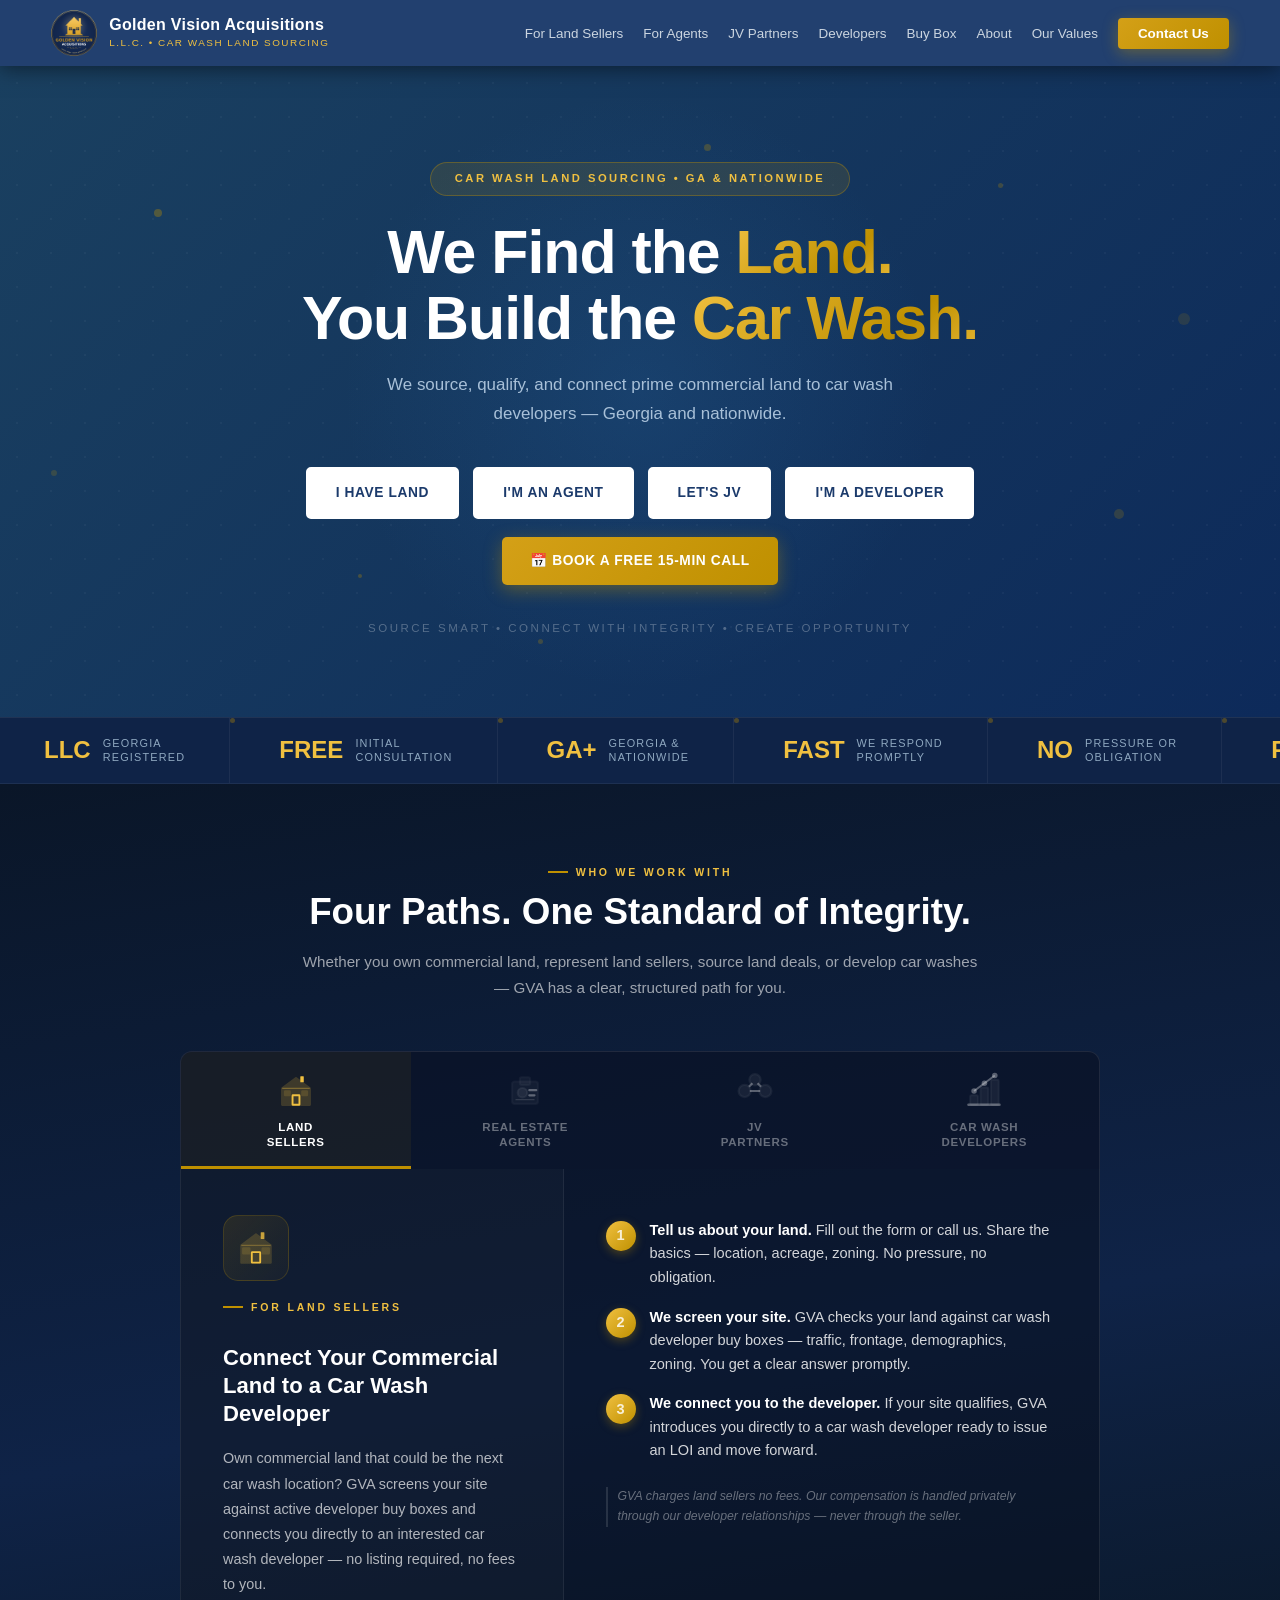
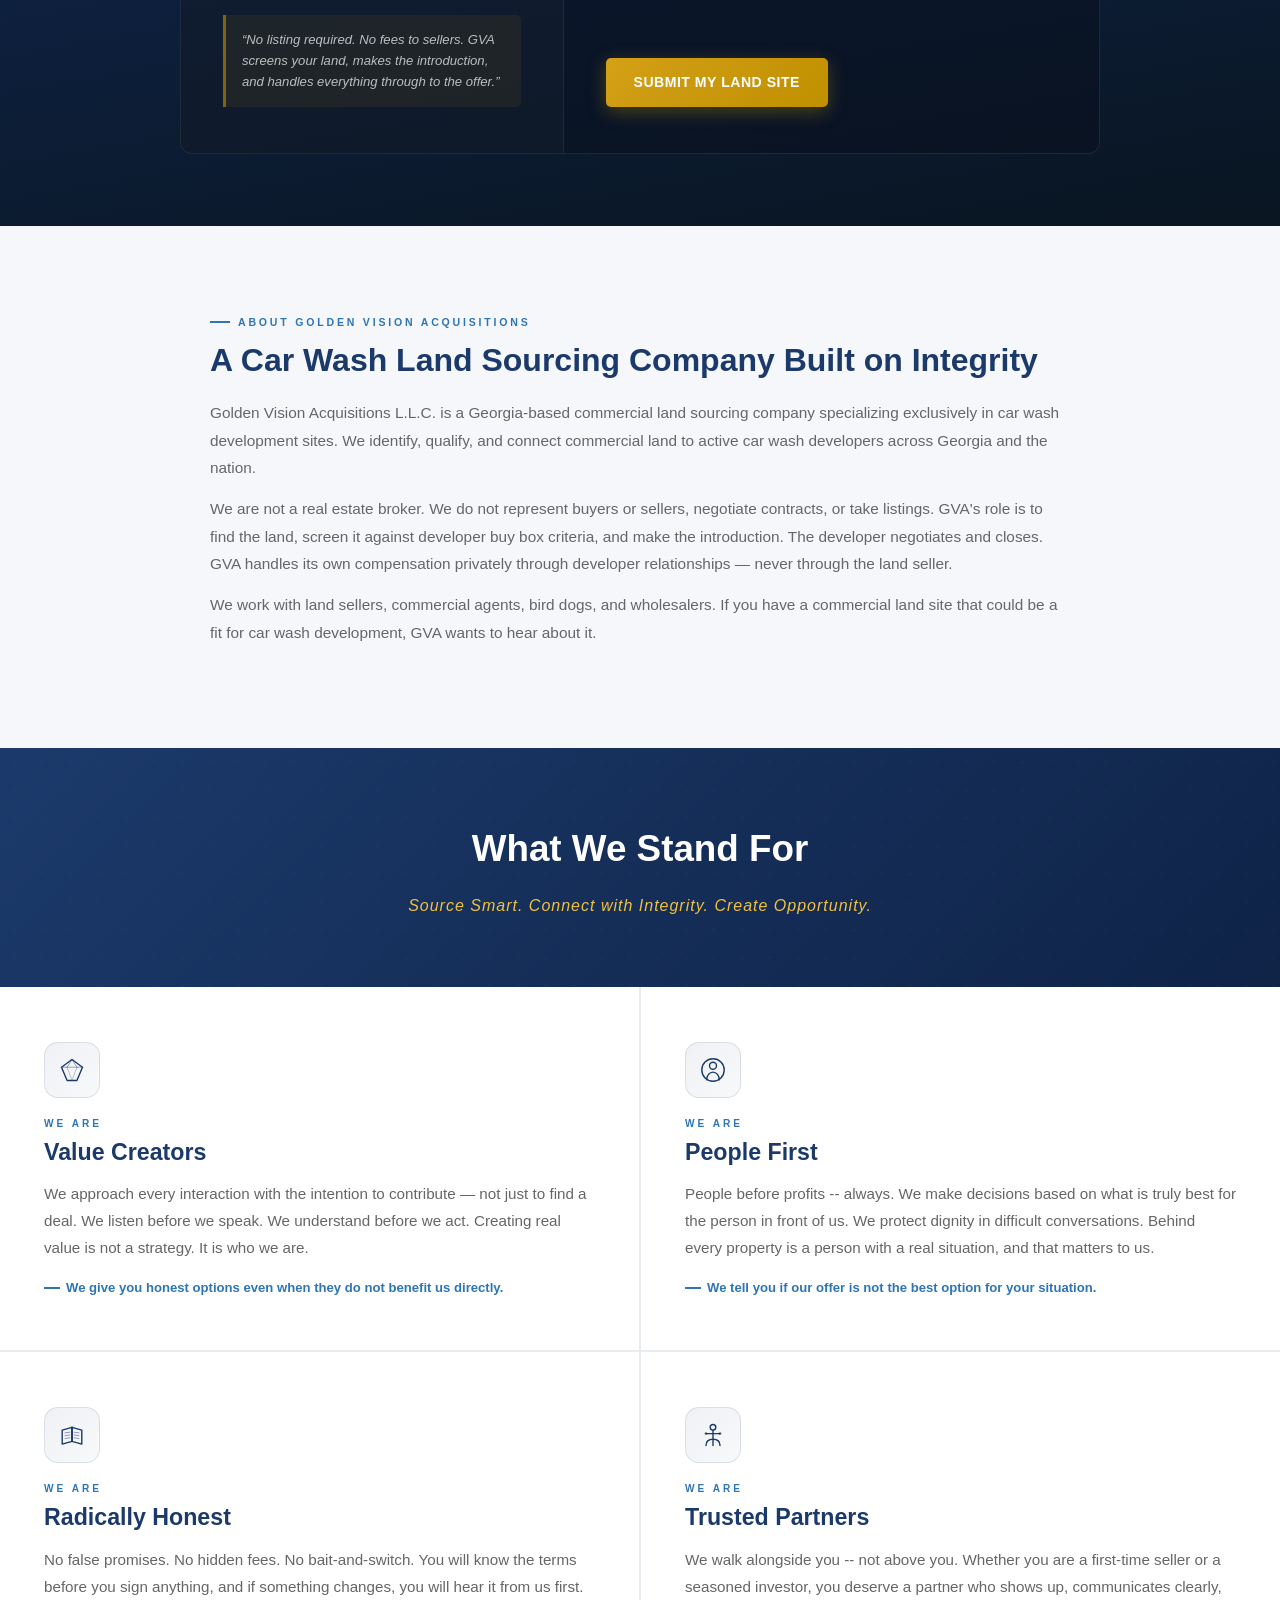
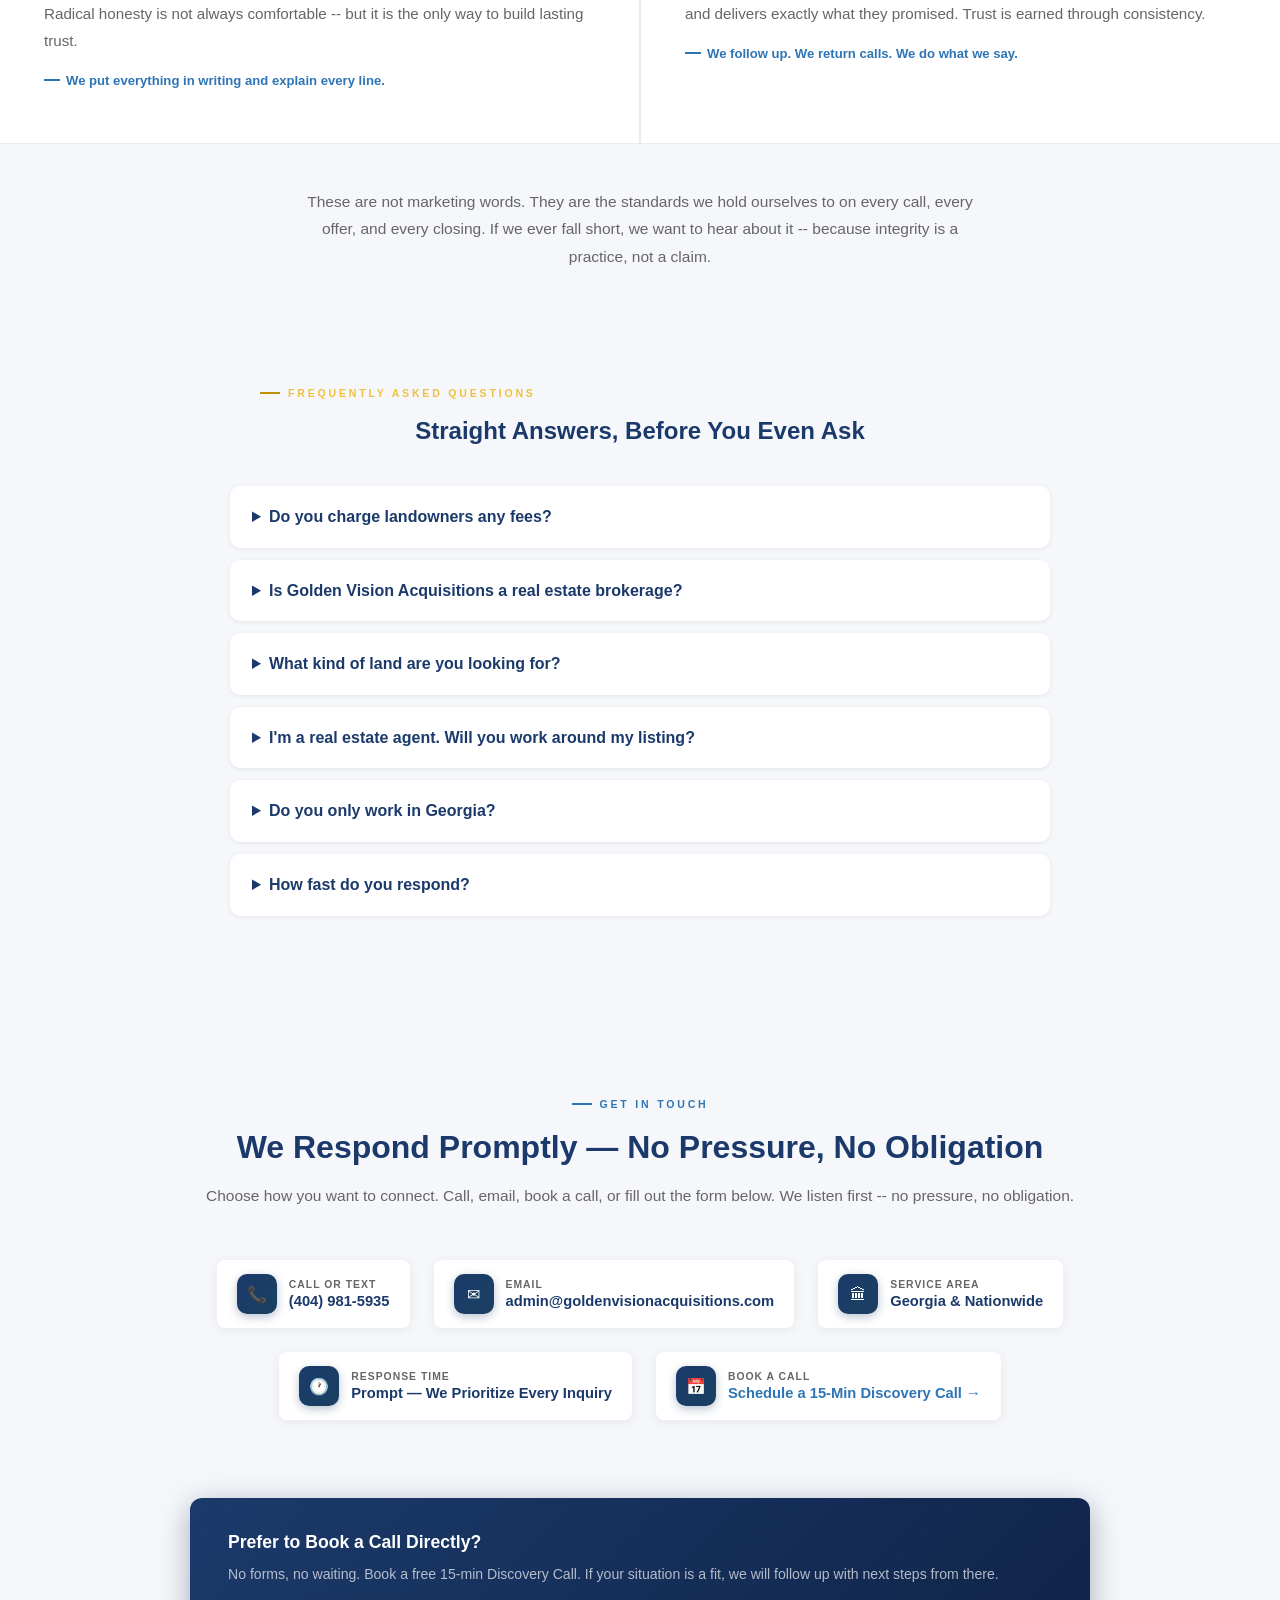
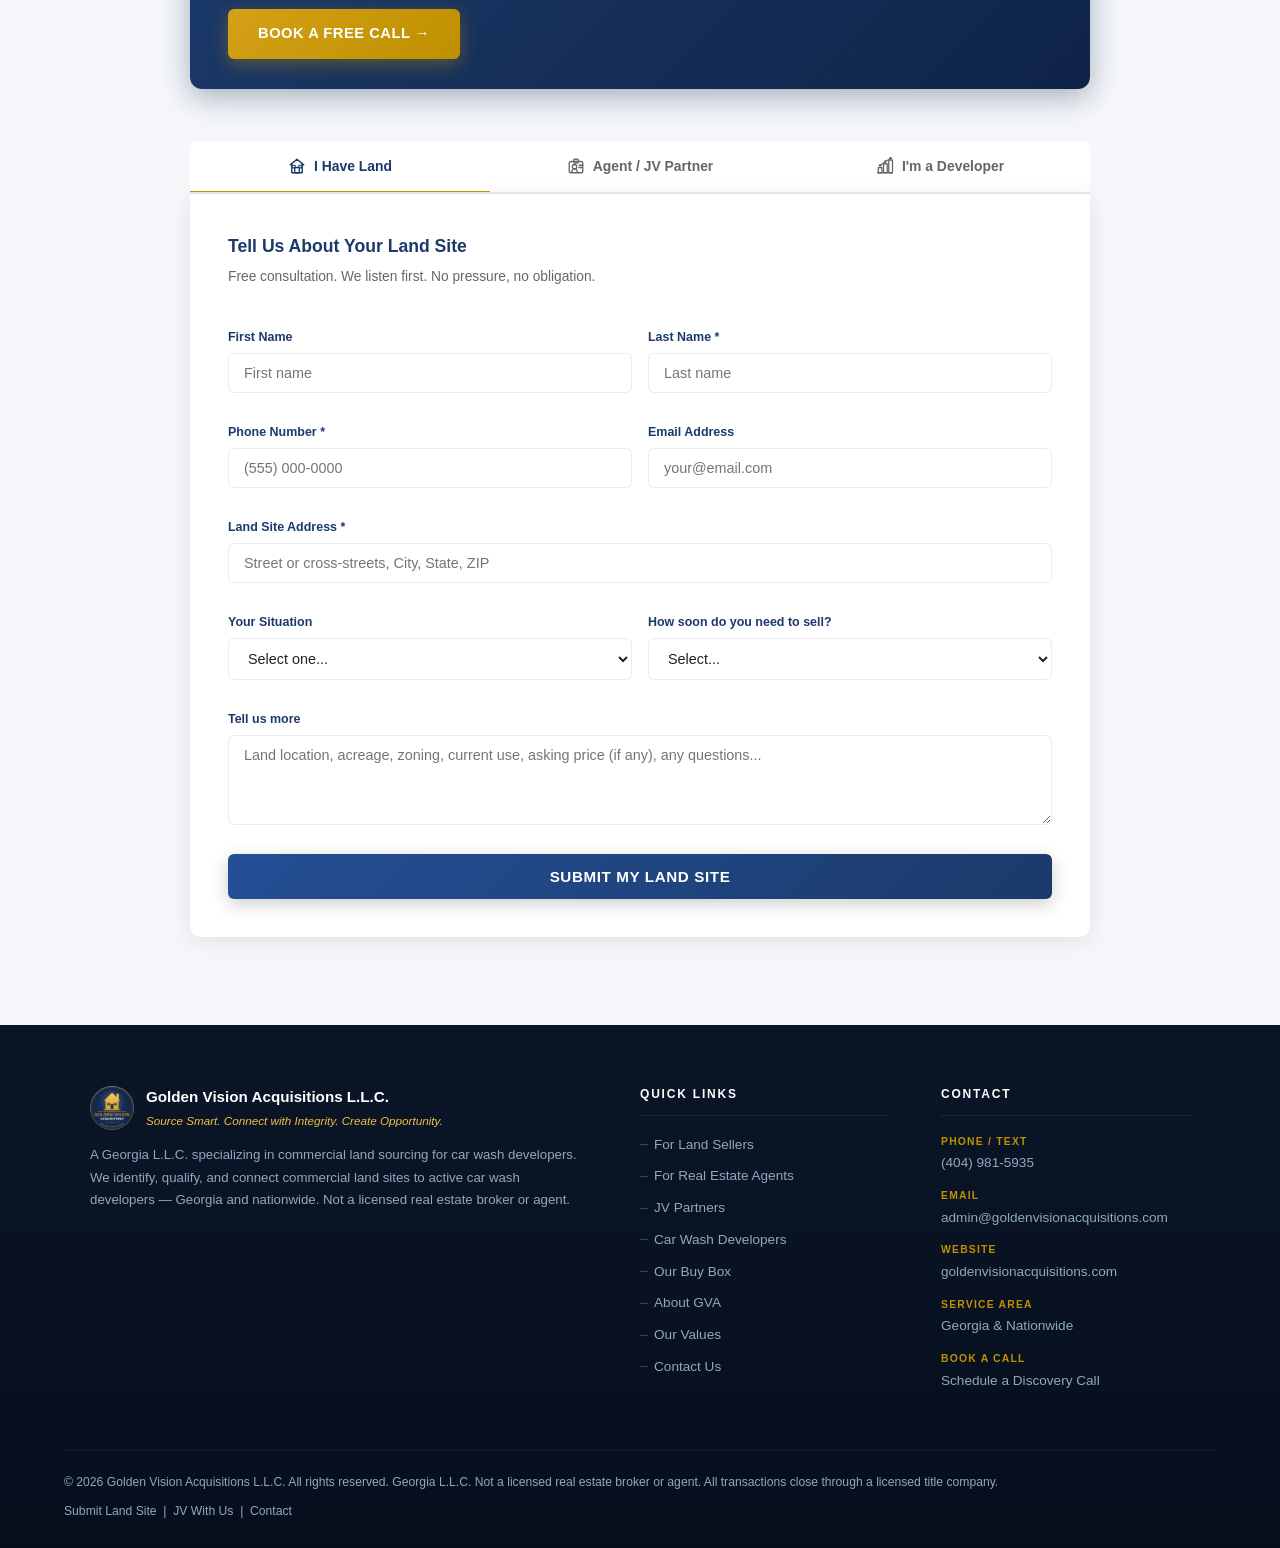
==== commit 99d84f0a: "Add Buy Box page + nav links + buy box PDF" ====
--- a/index.html
+++ b/index.html
@@ -316,6 +316,7 @@
     <li><a href="#agents">For Agents</a></li>
     <li><a href="#jv-partners">JV Partners</a></li>
     <li><a href="#investors">Developers</a></li>
+    <li><a href="buy-box.html">Buy Box</a></li>
     <li><a href="#about">About</a></li>
     <li><a href="#values">Our Values</a></li>
     <li><a href="#contact" class="nav-cta">Contact Us</a></li>
@@ -330,6 +331,7 @@
   <a href="#agents" class="mob-link">For Agents</a>
   <a href="#jv-partners" class="mob-link">JV Partners</a>
   <a href="#investors" class="mob-link">Developers</a>
+  <a href="buy-box.html" class="mob-link">Buy Box</a>
   <a href="#about" class="mob-link">About</a>
   <a href="#values" class="mob-link">Our Values</a>
   <a href="#contact" class="mob-link nav-cta">Contact Us</a>
@@ -974,6 +976,7 @@
         <li><a href="#agents">For Real Estate Agents</a></li>
         <li><a href="#jv-partners">JV Partners</a></li>
         <li><a href="#investors">Car Wash Developers</a></li>
+        <li><a href="buy-box.html">Our Buy Box</a></li>
         <li><a href="#about">About GVA</a></li>
         <li><a href="#values">Our Values</a></li>
         <li><a href="#contact">Contact Us</a></li>
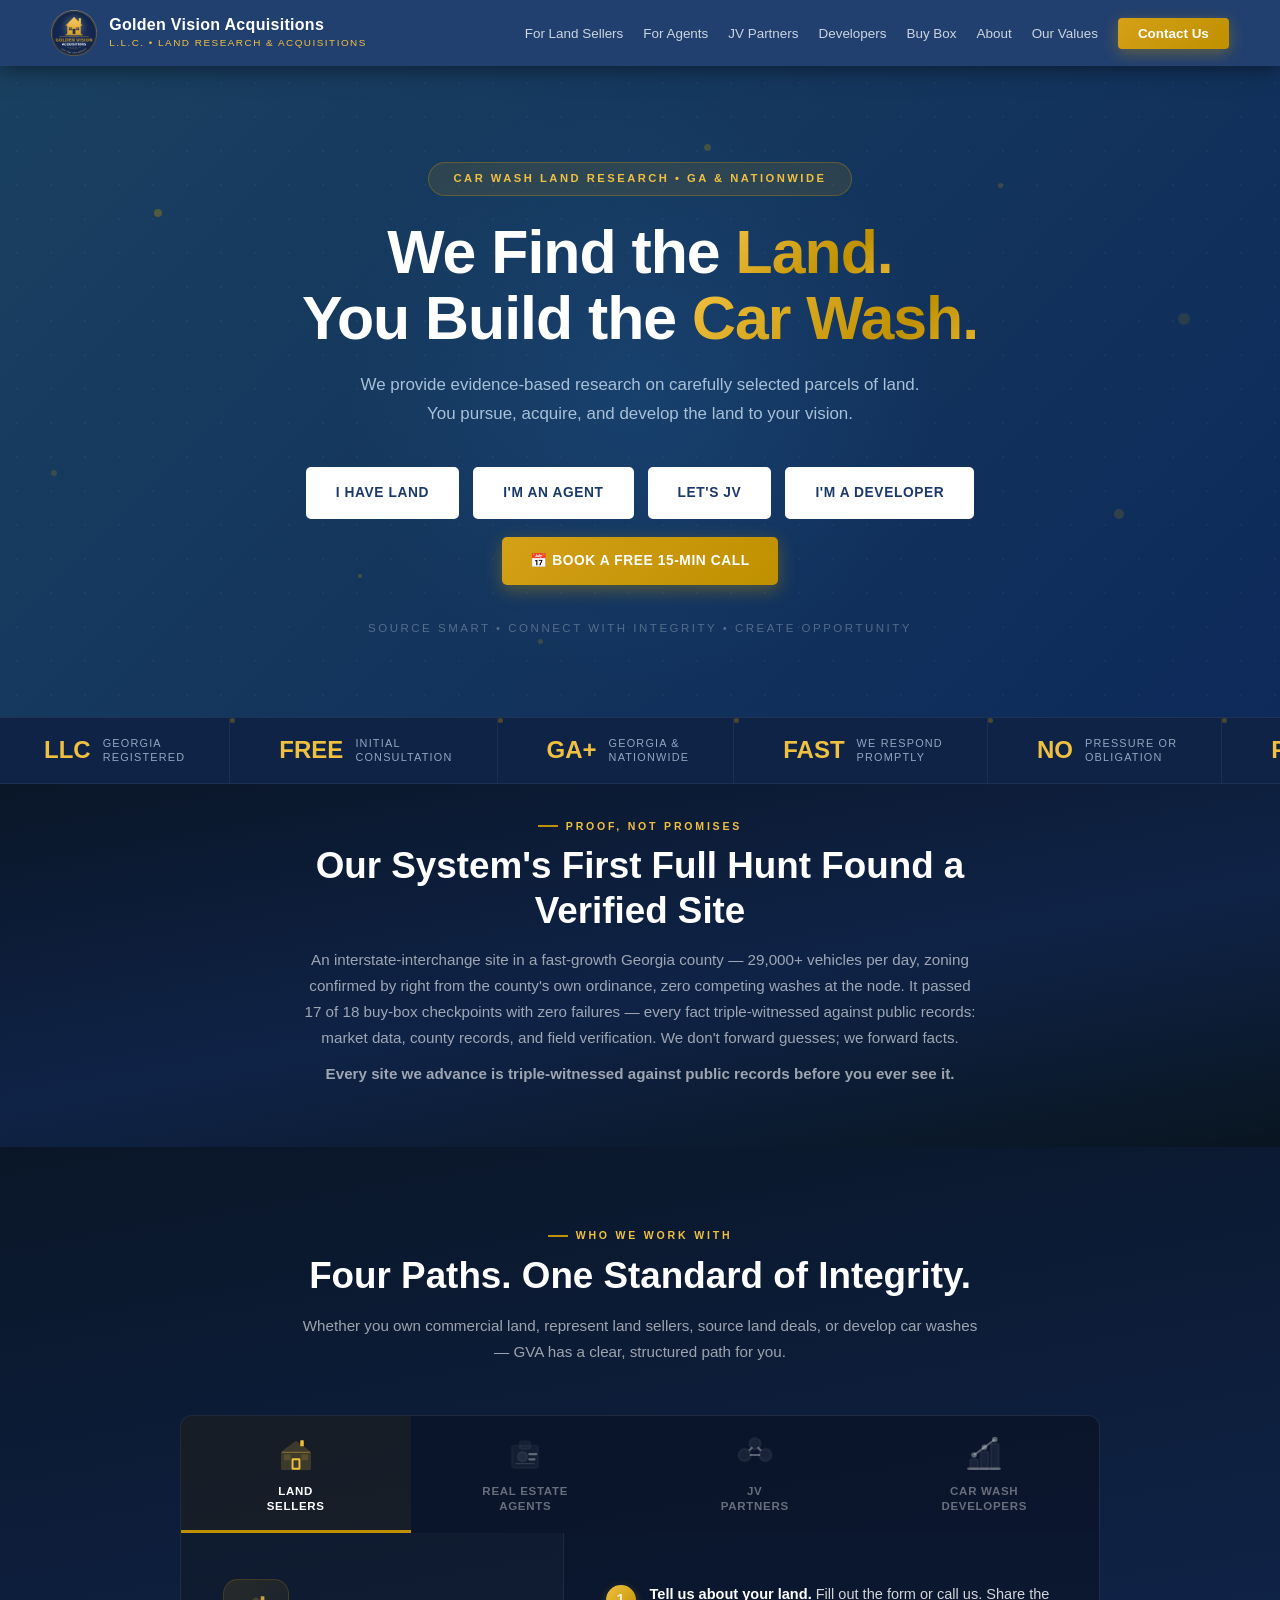
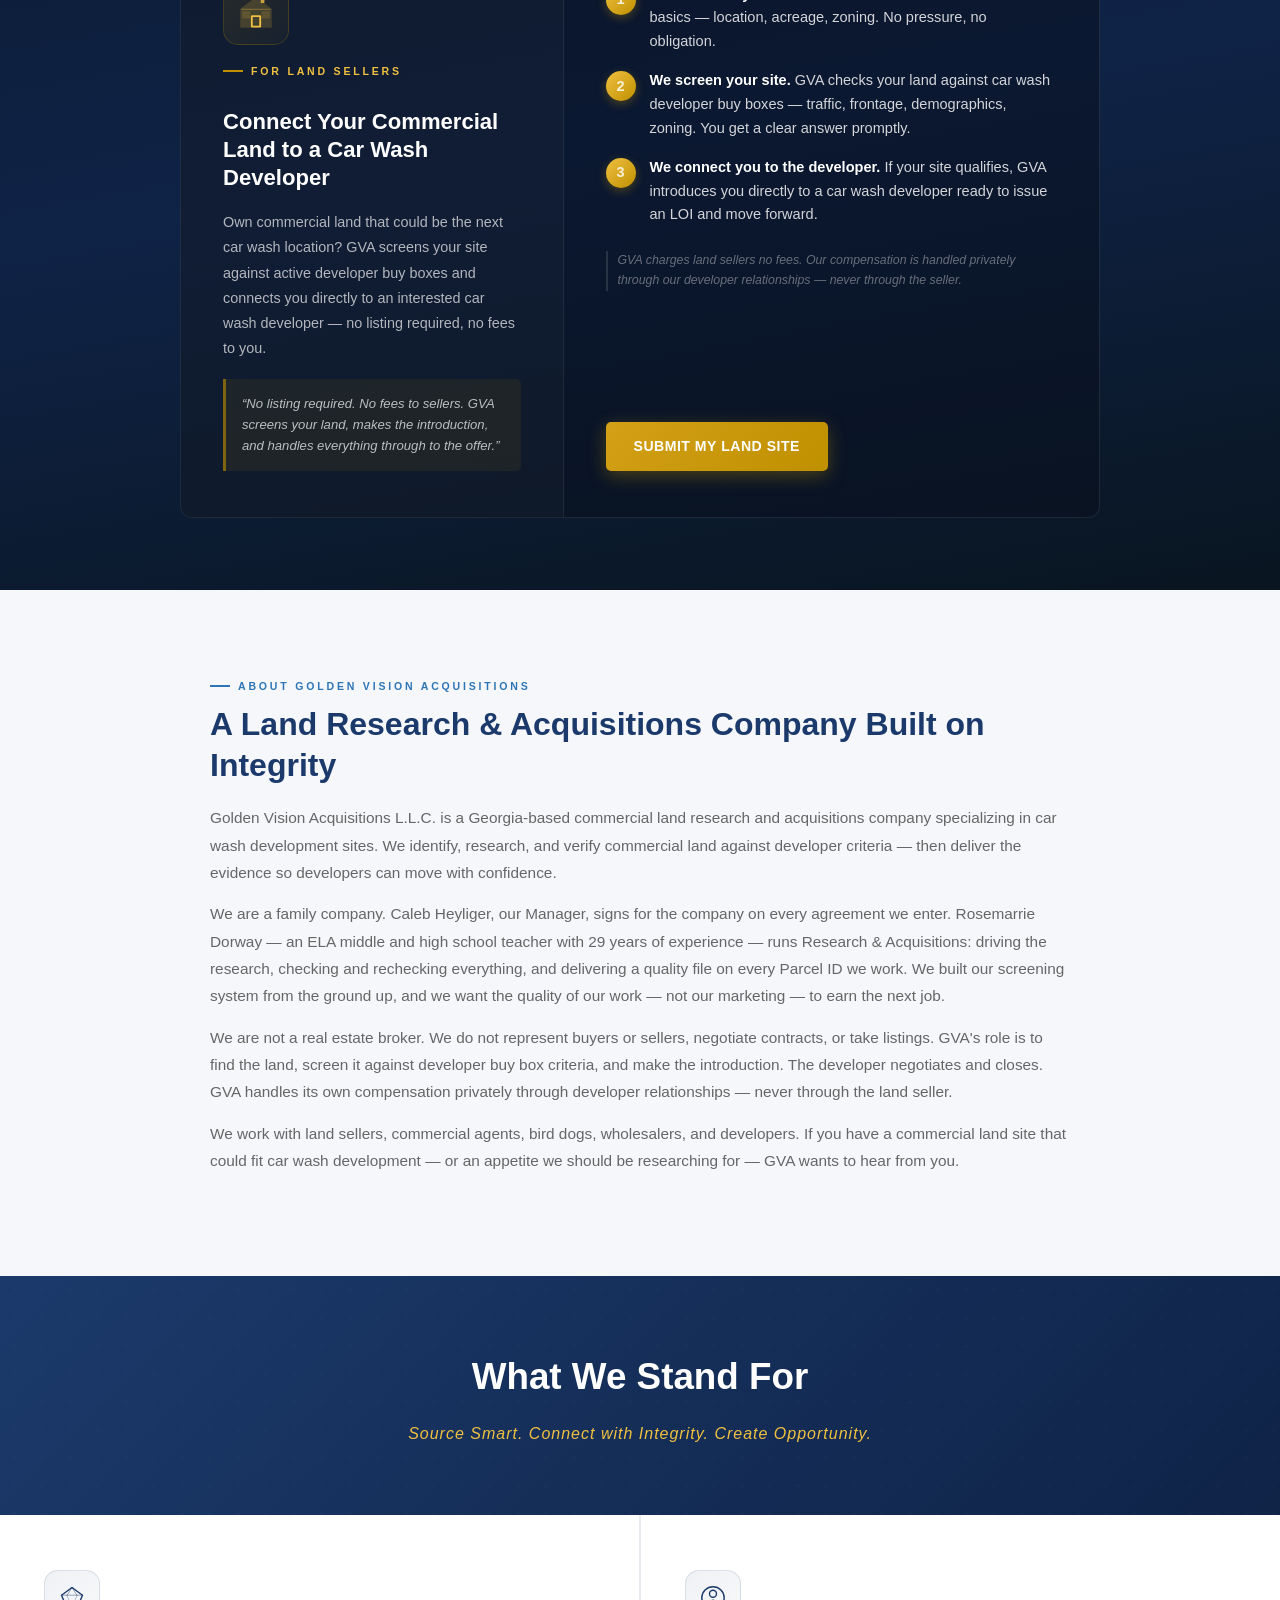
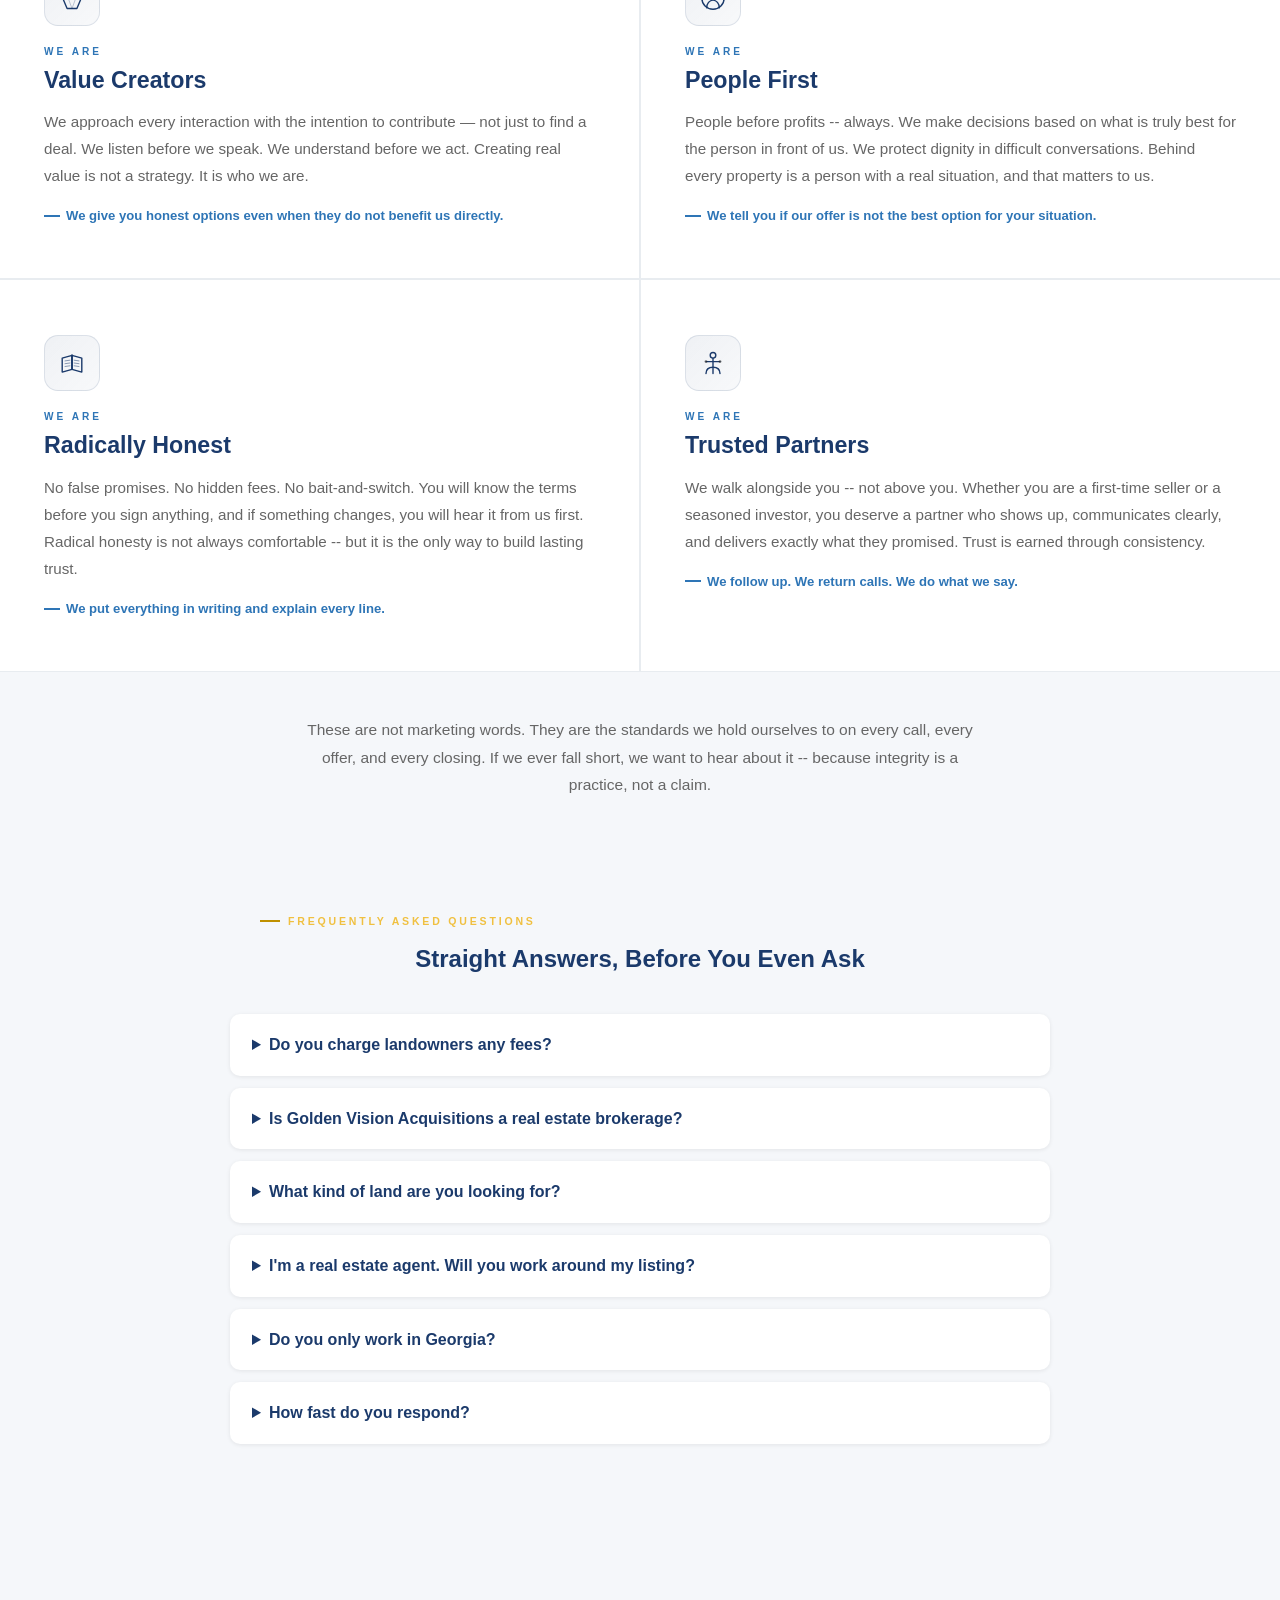
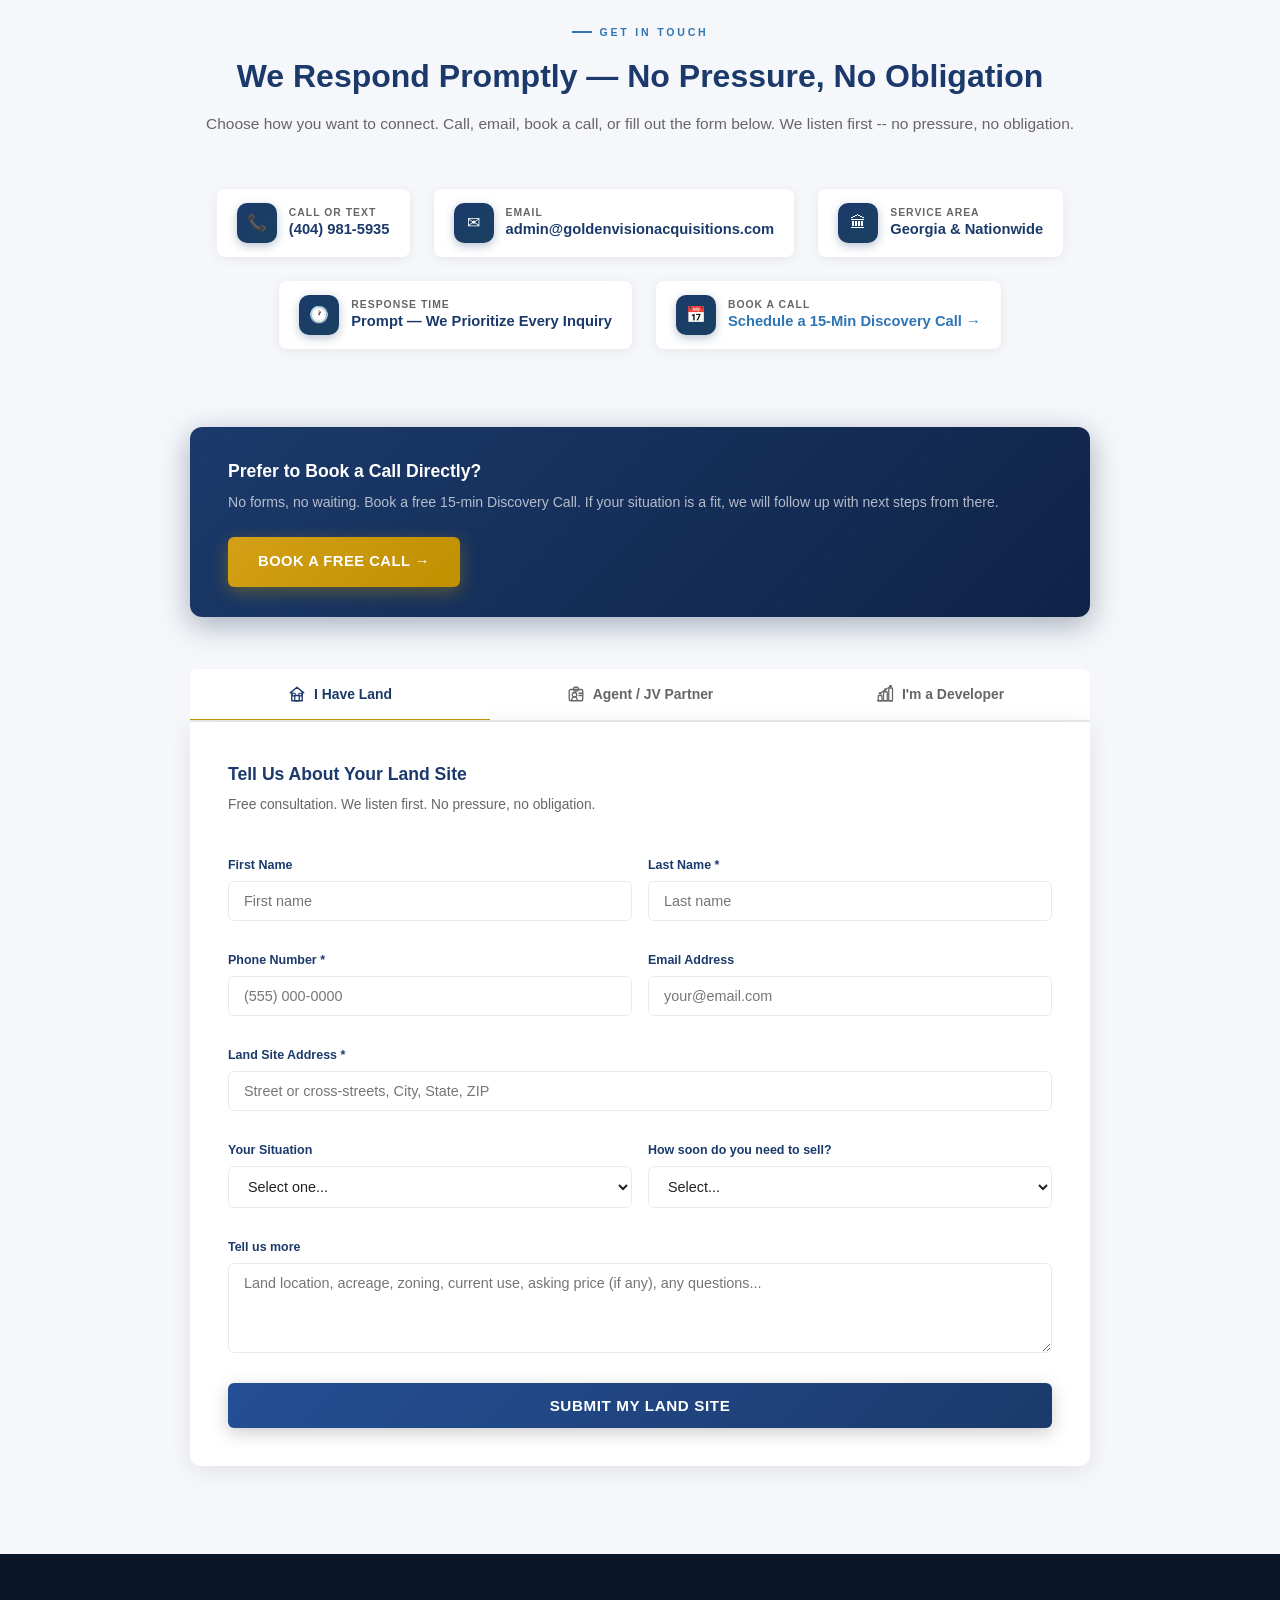
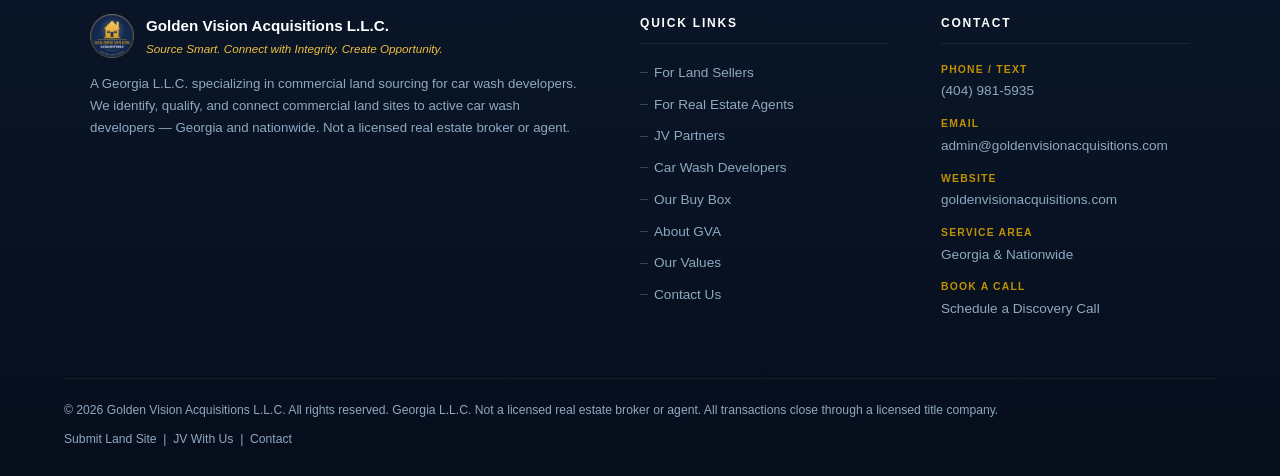
==== commit 4bd1c1cc: "Brand rollout: research-company positioning, proof section, founder story" ====
--- a/index.html
+++ b/index.html
@@ -15,7 +15,7 @@
     "@context": "https://schema.org",
     "@type": "ProfessionalService",
     "name": "Golden Vision Acquisitions L.L.C.",
-    "description": "Georgia-based commercial land sourcing company specializing in car wash development sites. We find, qualify, and connect prime commercial land to car wash developers.",
+    "description": "Georgia-based commercial land research and acquisitions company specializing in car wash development sites. Evidence-based research on carefully selected parcels — every site triple-witnessed against public records.",
     "url": "https://goldenvisionacquisitions.com",
     "telephone": "+14049815935",
     "email": "admin@goldenvisionacquisitions.com",
@@ -30,7 +30,7 @@
     "@type": "FAQPage",
     "mainEntity": [
       {"@type": "Question", "name": "Do you charge landowners any fees?", "acceptedAnswer": {"@type": "Answer", "text": "No. GVA never charges land sellers. Our compensation comes through our developer relationships. You get a free site screening and, if your land fits, a direct introduction to a car wash developer."}},
-      {"@type": "Question", "name": "Is Golden Vision Acquisitions a real estate brokerage?", "acceptedAnswer": {"@type": "Answer", "text": "No. GVA is not a licensed real estate broker and does not represent buyers or sellers. We are a land sourcing company: we screen sites, match them to developer criteria, and make introductions. Every transaction closes through a licensed title company."}},
+      {"@type": "Question", "name": "Is Golden Vision Acquisitions a real estate brokerage?", "acceptedAnswer": {"@type": "Answer", "text": "No. GVA is not a licensed real estate broker and does not represent buyers or sellers. We are a land research and acquisitions company: we research and verify sites against developer criteria and deliver the evidence. Every transaction closes through a licensed title company."}},
       {"@type": "Question", "name": "What kind of land are you looking for?", "acceptedAnswer": {"@type": "Answer", "text": "Commercial parcels roughly 0.5 to 1 acre with 65+ feet of frontage on roads carrying 12,000+ vehicles daily, typically near retail like Walmart, grocery, or fast food. Corner lots are especially attractive."}},
       {"@type": "Question", "name": "I'm a real estate agent. Will you work around my listing?", "acceptedAnswer": {"@type": "Answer", "text": "Never. We work alongside agents, not around them. You keep your client and your listing relationship; we bring the developer and sign an NDA before any property details are shared."}},
       {"@type": "Question", "name": "Do you only work in Georgia?", "acceptedAnswer": {"@type": "Answer", "text": "Georgia is home base, but we source land for car wash developers nationwide. If you have a site outside Georgia, we still want to hear about it."}},
@@ -308,7 +308,7 @@
     <img src="GVA_Logo.png" width="46" height="46" alt="Golden Vision Acquisitions Logo">
     <div class="logo-text">
       <span class="logo-main">Golden Vision Acquisitions</span>
-      <span class="logo-sub">L.L.C. &bull; Car Wash Land Sourcing</span>
+      <span class="logo-sub">L.L.C. &bull; Land Research &amp; Acquisitions</span>
     </div>
   </a>
   <ul class="nav-links">
@@ -347,9 +347,9 @@
   <div class="particle p4"></div><div class="particle p5"></div><div class="particle p6"></div>
   <div class="particle p7"></div><div class="particle p8"></div>
   <div class="hero-inner">
-    <div class="hero-badge">Car Wash Land Sourcing &bull; GA &amp; Nationwide</div>
+    <div class="hero-badge">Car Wash Land Research &bull; GA &amp; Nationwide</div>
     <h1>We Find the <span class="gold-word">Land.</span><br>You Build the <span class="gold-word">Car Wash.</span></h1>
-    <p class="hero-sub">We source, qualify, and connect prime commercial land to car wash developers — Georgia and nationwide.</p>
+    <p class="hero-sub">We provide evidence-based research on carefully selected parcels of land. You pursue, acquire, and develop the land to your vision.</p>
     <div class="hero-buttons">
       <a href="#sellers"     class="btn-hero btn-ho">I Have Land</a>
       <a href="#agents"      class="btn-hero btn-ho">I&apos;m an Agent</a>
@@ -399,6 +399,17 @@
     <div class="ticker-dot"></div>
   </div>
 </div>
+
+
+<!-- PROOF -->
+<section class="serve-section" style="padding-top:34px;padding-bottom:10px">
+  <div class="serve-header reveal">
+    <div class="section-label" style="justify-content:center">Proof, Not Promises</div>
+    <h2 class="serve-h2">Our System&apos;s First Full Hunt Found a Verified Site</h2>
+    <p class="serve-intro">An interstate-interchange site in a fast-growth Georgia county — 29,000+ vehicles per day, zoning confirmed by right from the county&apos;s own ordinance, zero competing washes at the node. It passed 17 of 18 buy-box checkpoints with zero failures — every fact triple-witnessed against public records: market data, county records, and field verification. We don&apos;t forward guesses; we forward facts.</p>
+    <p class="serve-intro" style="margin-top:10px;font-weight:600">Every site we advance is triple-witnessed against public records before you ever see it.</p>
+  </div>
+</section>
 
 <!-- WHO WE SERVE -->
 <section class="serve-section">
@@ -613,10 +624,11 @@
   <div class="about-grid">
     <div class="about-text reveal">
       <div class="section-label">About Golden Vision Acquisitions</div>
-      <h2>A Car Wash Land Sourcing Company Built on Integrity</h2>
-      <p>Golden Vision Acquisitions L.L.C. is a Georgia-based commercial land sourcing company specializing exclusively in car wash development sites. We identify, qualify, and connect commercial land to active car wash developers across Georgia and the nation.</p>
+      <h2>A Land Research &amp; Acquisitions Company Built on Integrity</h2>
+      <p>Golden Vision Acquisitions L.L.C. is a Georgia-based commercial land research and acquisitions company specializing in car wash development sites. We identify, research, and verify commercial land against developer criteria — then deliver the evidence so developers can move with confidence.</p>
+      <p>We are a family company. Caleb Heyliger, our Manager, signs for the company on every agreement we enter. Rosemarrie Dorway — an ELA middle and high school teacher with 29 years of experience — runs Research &amp; Acquisitions: driving the research, checking and rechecking everything, and delivering a quality file on every Parcel ID we work. We built our screening system from the ground up, and we want the quality of our work — not our marketing — to earn the next job.</p>
       <p>We are not a real estate broker. We do not represent buyers or sellers, negotiate contracts, or take listings. GVA's role is to find the land, screen it against developer buy box criteria, and make the introduction. The developer negotiates and closes. GVA handles its own compensation privately through developer relationships — never through the land seller.</p>
-      <p>We work with land sellers, commercial agents, bird dogs, and wholesalers. If you have a commercial land site that could be a fit for car wash development, GVA wants to hear about it.</p>
+      <p>We work with land sellers, commercial agents, bird dogs, wholesalers, and developers. If you have a commercial land site that could fit car wash development — or an appetite we should be researching for — GVA wants to hear from you.</p>
     </div>
   </div>
 </section>
@@ -715,7 +727,7 @@
     </details>
     <details style="background:#fff;border-radius:10px;padding:18px 22px;margin-bottom:12px;box-shadow:0 1px 4px rgba(0,0,0,.08)">
       <summary style="font-weight:600;cursor:pointer;color:var(--navy)">Is Golden Vision Acquisitions a real estate brokerage?</summary>
-      <p style="margin-top:10px;color:var(--muted)">No. GVA is not a licensed real estate broker and does not represent buyers or sellers. We are a land sourcing company: we screen sites, match them to developer criteria, and make introductions. Every transaction closes through a licensed title company.</p>
+      <p style="margin-top:10px;color:var(--muted)">No. GVA is not a licensed real estate broker and does not represent buyers or sellers. We are a land research and acquisitions company: we research and verify sites against developer criteria and deliver the evidence. Every transaction closes through a licensed title company.</p>
     </details>
     <details style="background:#fff;border-radius:10px;padding:18px 22px;margin-bottom:12px;box-shadow:0 1px 4px rgba(0,0,0,.08)">
       <summary style="font-weight:600;cursor:pointer;color:var(--navy)">What kind of land are you looking for?</summary>
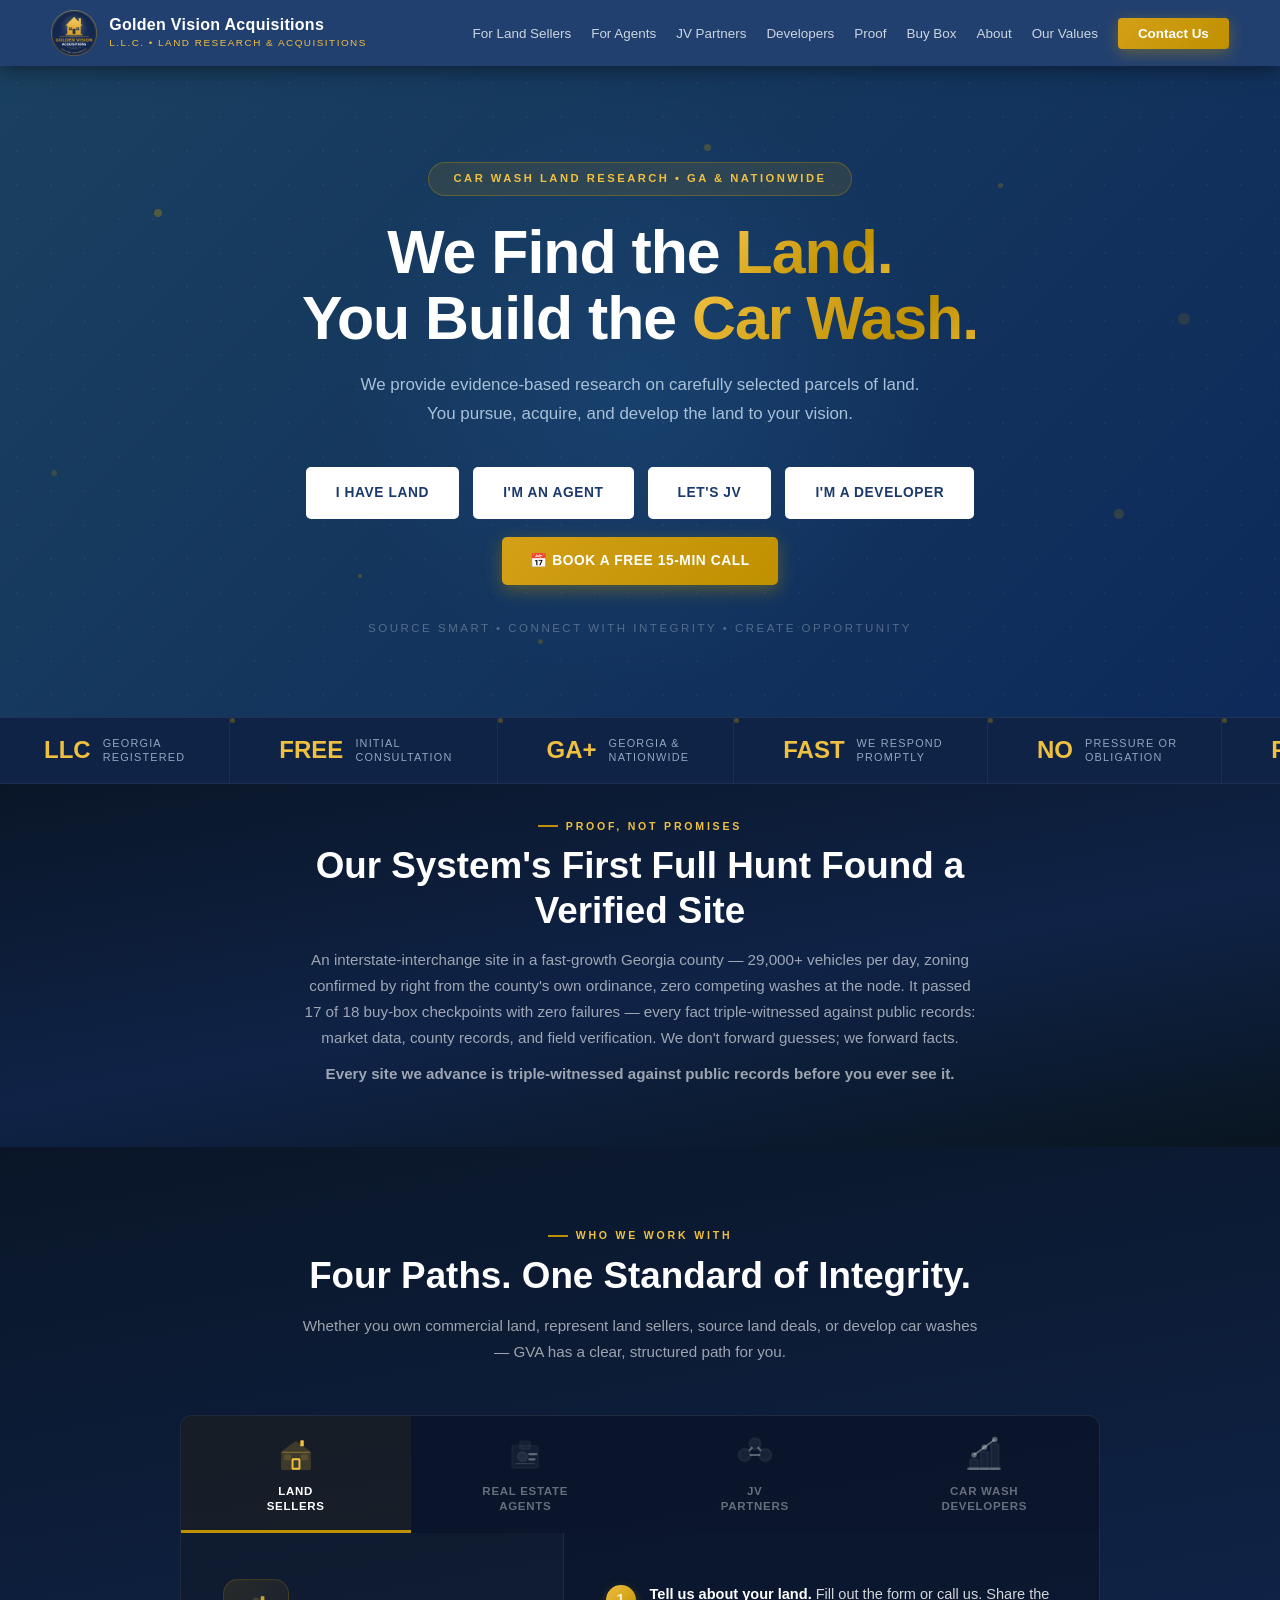
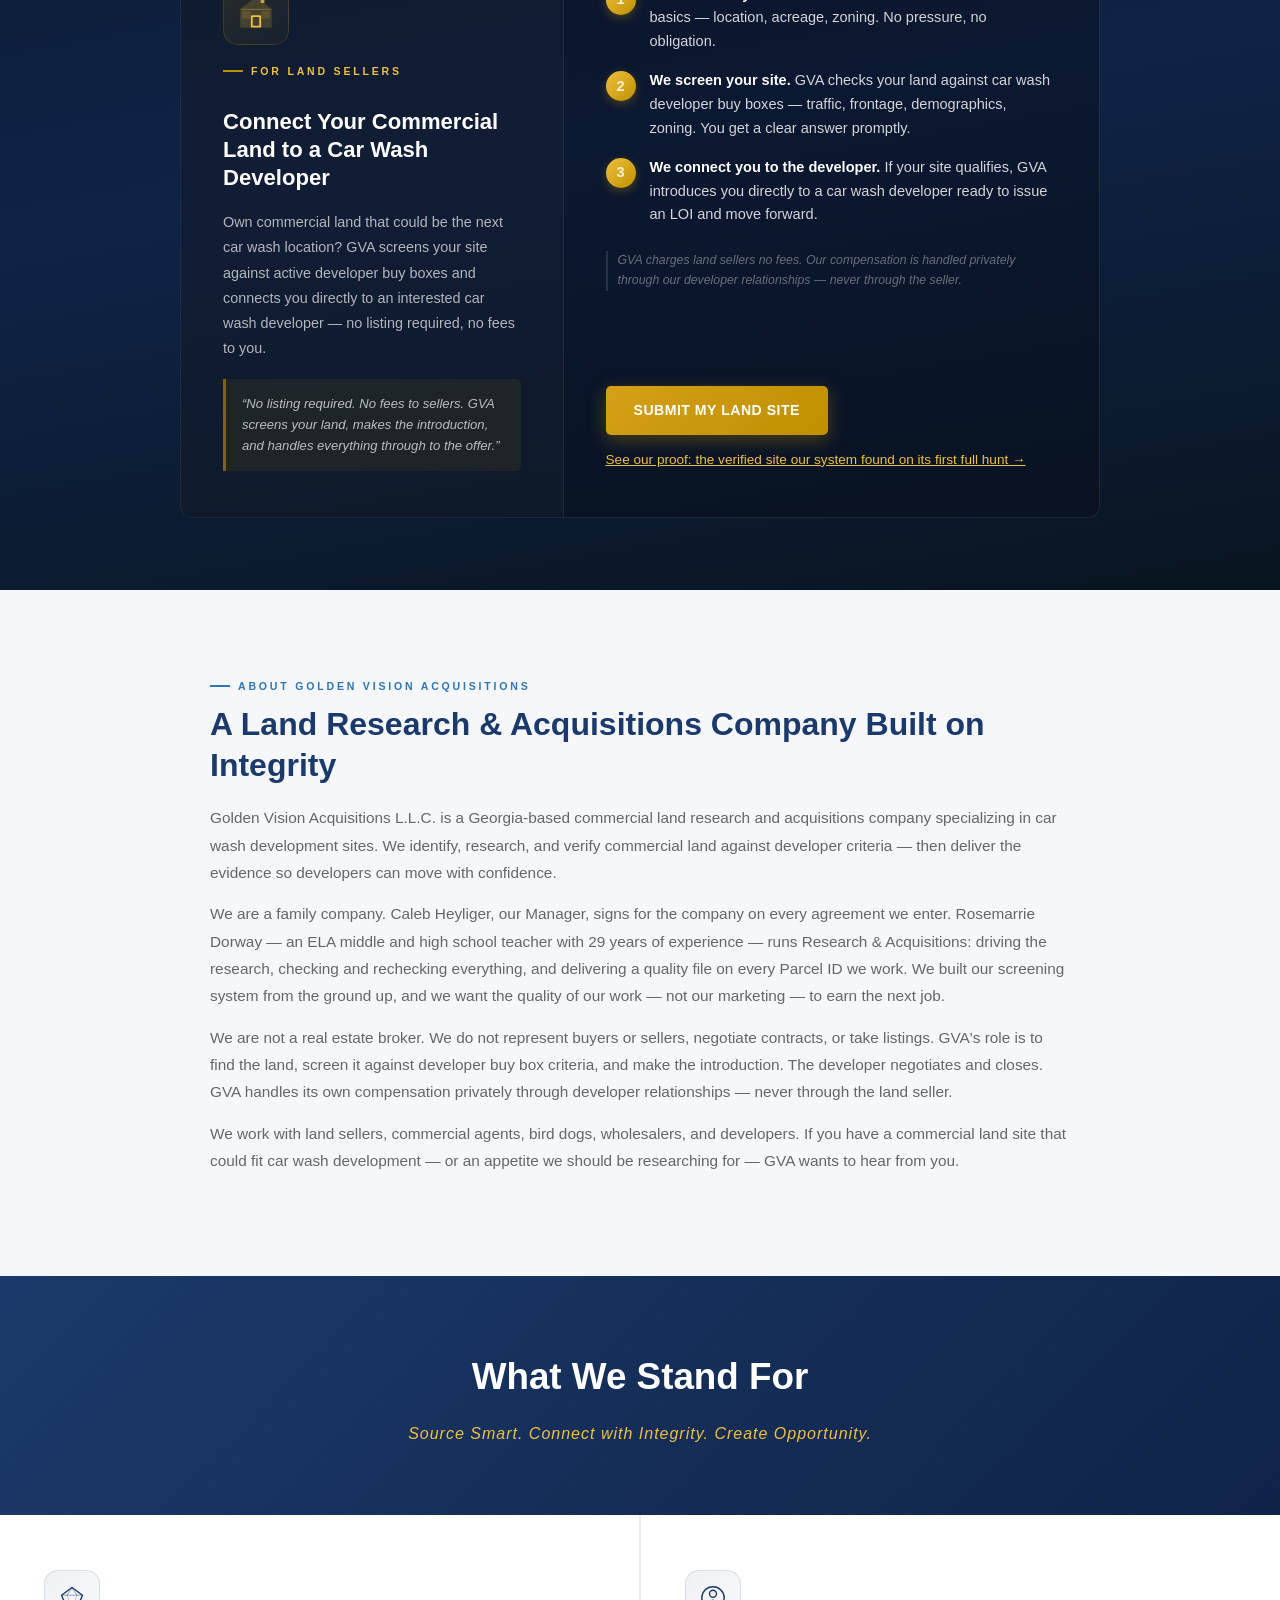
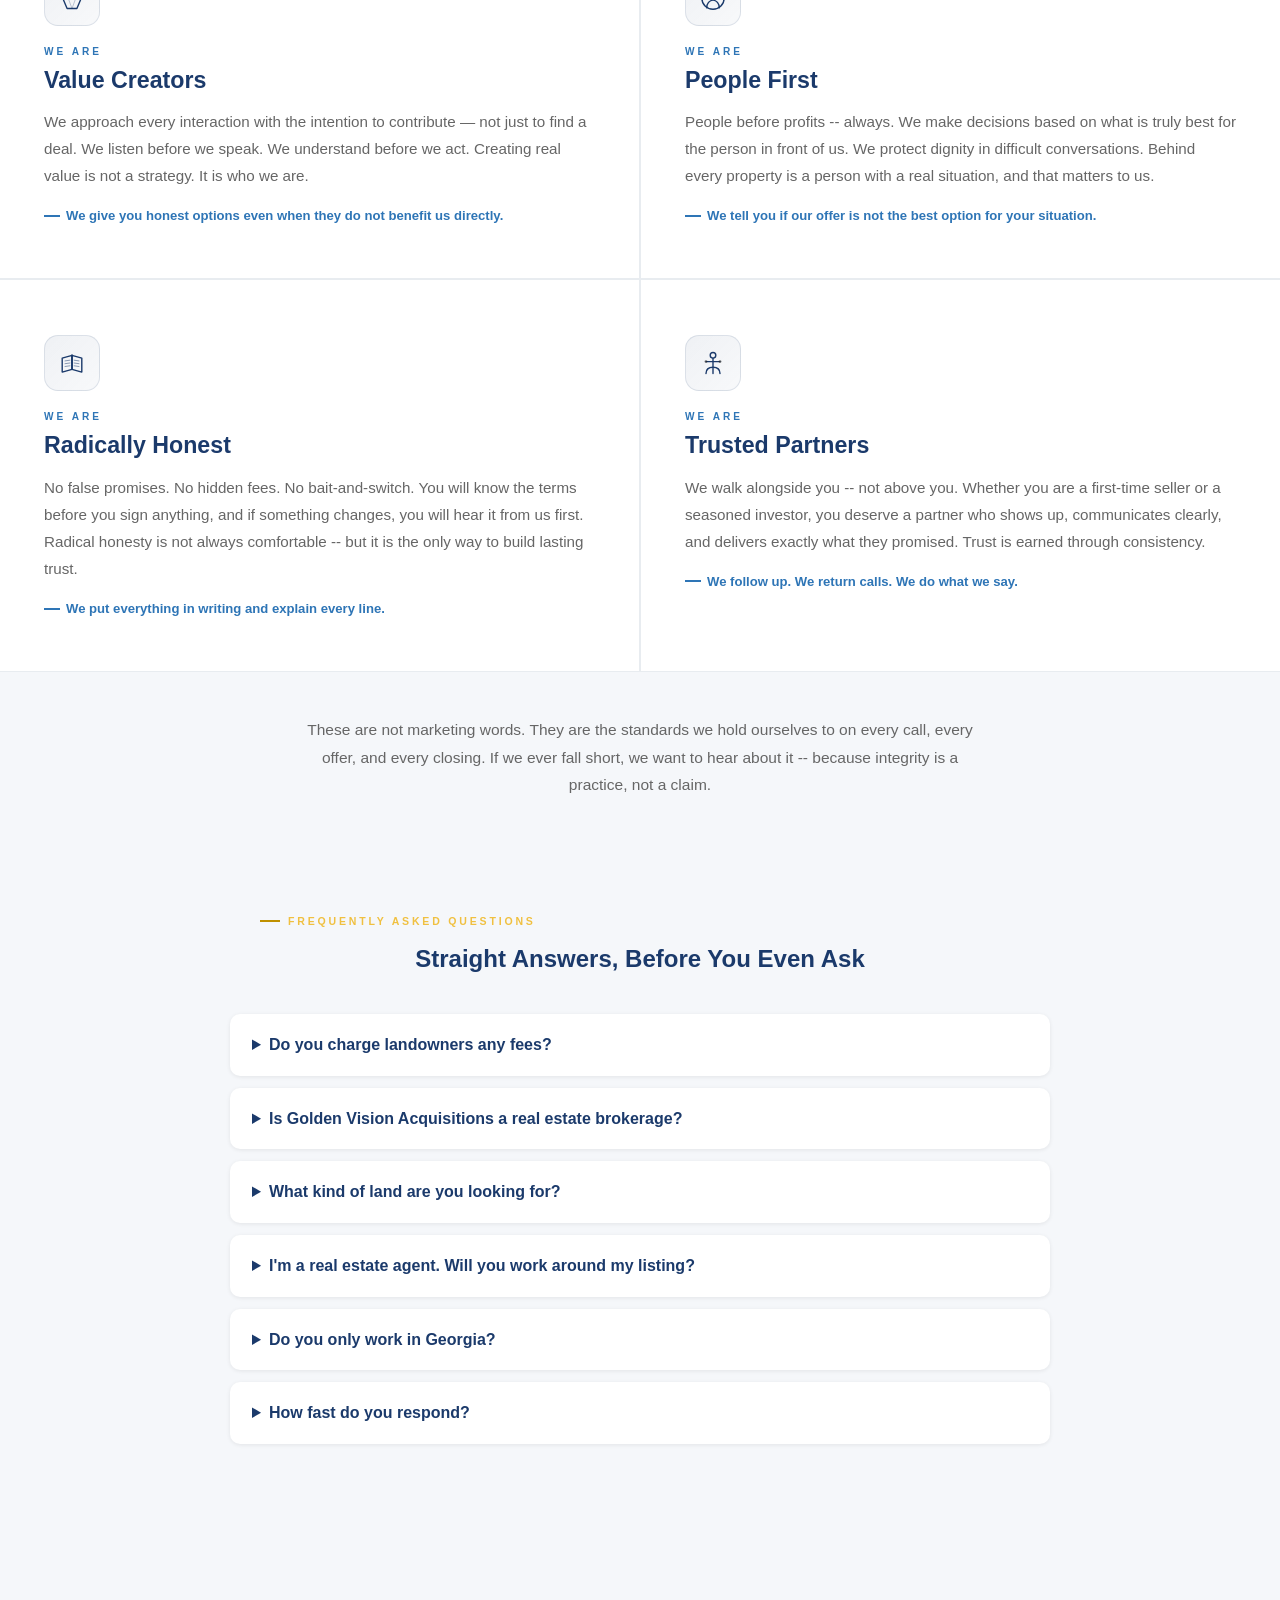
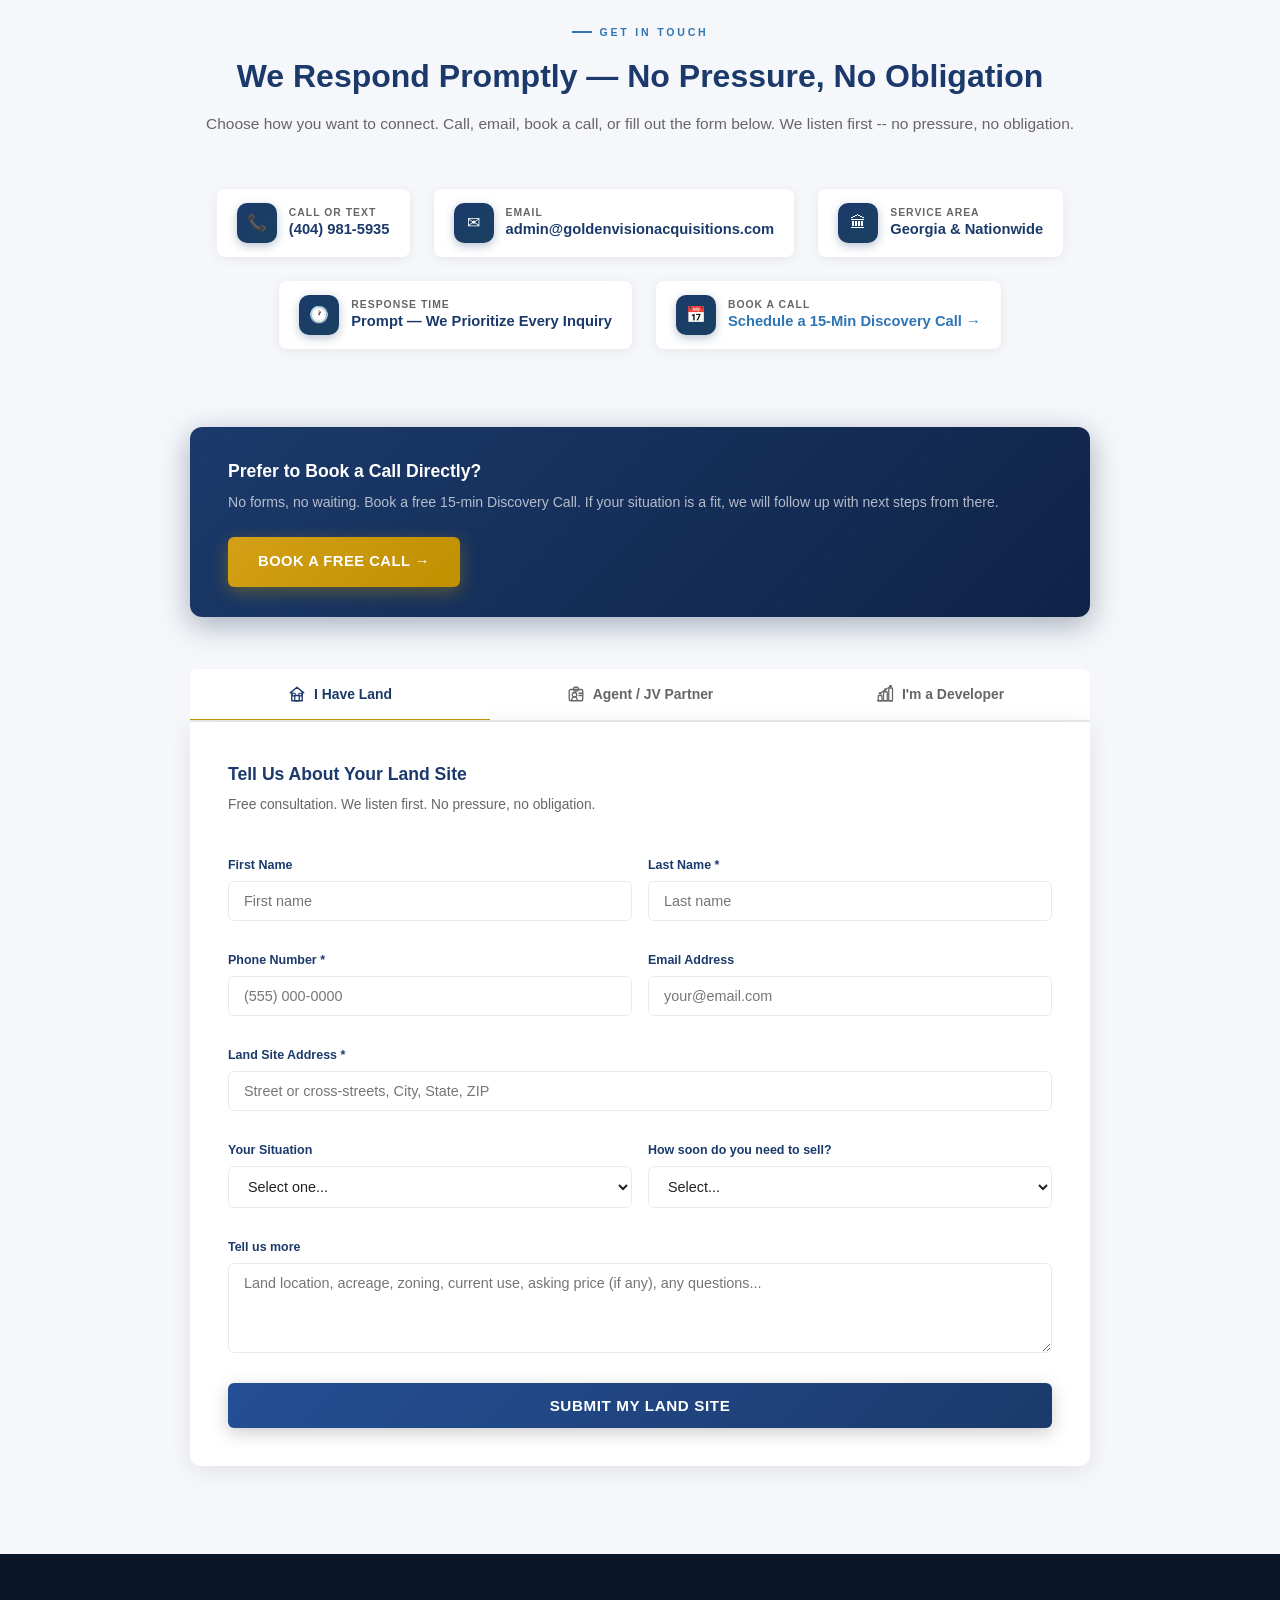
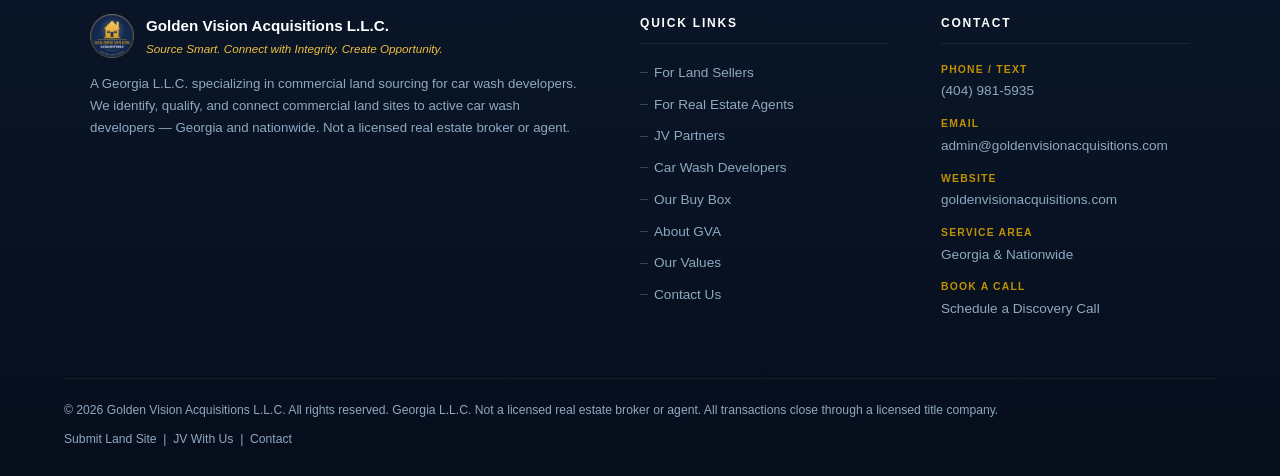
==== commit 97408659: "Add Proof to nav + proof links inside all four audience panels" ====
--- a/index.html
+++ b/index.html
@@ -111,7 +111,7 @@
     .serve-intro{font-size:.95rem;color:rgba(255,255,255,.6);line-height:1.72}
 
     /* Tab bar */
-    .s-tab-bar{display:flex;max-width:920px;margin:0 auto;background:rgba(10,18,38,.7);border:1px solid rgba(255,255,255,.09);border-bottom:none;border-radius:12px 12px 0 0;overflow:hidden}
+    .s-tab-bar{scroll-margin-top:84px;display:flex;max-width:920px;margin:0 auto;background:rgba(10,18,38,.7);border:1px solid rgba(255,255,255,.09);border-bottom:none;border-radius:12px 12px 0 0;overflow:hidden}
     @media(max-width:620px){.s-tab-bar{flex-wrap:wrap}}
     .s-tab{flex:1;display:flex;flex-direction:column;align-items:center;gap:10px;padding:20px 10px 16px;background:transparent;border:none;border-bottom:3px solid transparent;cursor:pointer;color:rgba(255,255,255,.38);font-family:'Segoe UI',Arial,sans-serif;font-size:.72rem;font-weight:700;letter-spacing:.7px;text-transform:uppercase;transition:all .22s;line-height:1.35;text-align:center}
     @media(max-width:620px){.s-tab{flex:1 1 50%;padding:16px 8px 13px;font-size:.68rem}}
@@ -316,6 +316,7 @@
     <li><a href="#agents">For Agents</a></li>
     <li><a href="#jv-partners">JV Partners</a></li>
     <li><a href="#investors">Developers</a></li>
+    <li><a href="#proof">Proof</a></li>
     <li><a href="buy-box.html">Buy Box</a></li>
     <li><a href="#about">About</a></li>
     <li><a href="#values">Our Values</a></li>
@@ -331,6 +332,7 @@
   <a href="#agents" class="mob-link">For Agents</a>
   <a href="#jv-partners" class="mob-link">JV Partners</a>
   <a href="#investors" class="mob-link">Developers</a>
+  <a href="#proof" class="mob-link">Proof</a>
   <a href="buy-box.html" class="mob-link">Buy Box</a>
   <a href="#about" class="mob-link">About</a>
   <a href="#values" class="mob-link">Our Values</a>
@@ -402,7 +404,7 @@
 
 
 <!-- PROOF -->
-<section class="serve-section" style="padding-top:34px;padding-bottom:10px">
+<section id="proof" class="serve-section" style="padding-top:34px;padding-bottom:10px;scroll-margin-top:84px">
   <div class="serve-header reveal">
     <div class="section-label" style="justify-content:center">Proof, Not Promises</div>
     <h2 class="serve-h2">Our System&apos;s First Full Hunt Found a Verified Site</h2>
@@ -516,6 +518,7 @@
         </ul>
         <p class="note-text">GVA charges land sellers no fees. Our compensation is handled privately through our developer relationships — never through the seller.</p>
         <a href="#contact" class="btn-panel">Submit My Land Site</a>
+<p style="margin-top:14px;font-size:.85rem"><a href="#proof" style="color:var(--gold-lt);text-decoration:underline">See our proof: the verified site our system found on its first full hunt &rarr;</a></p>
       </div>
     </div>
 
@@ -547,6 +550,7 @@
         </ul>
         <p class="note-text">GVA does not represent sellers or buyers in a licensed capacity. We are the intermediary that makes the introduction. We work alongside licensed agents — never around them.</p>
         <a href="#contact" class="btn-panel">Discuss a Land Listing</a>
+<p style="margin-top:14px;font-size:.85rem"><a href="#proof" style="color:var(--gold-lt);text-decoration:underline">See our proof: the verified site our system found on its first full hunt &rarr;</a></p>
       </div>
     </div>
 
@@ -580,6 +584,7 @@
         </ul>
         <p class="note-text">We work with bird dogs, wholesalers, and scouts at all experience levels. Every JV is formalized with a written agreement before any deal details are shared.</p>
         <a href="#contact" class="btn-panel">Submit a Land Deal</a>
+<p style="margin-top:14px;font-size:.85rem"><a href="#proof" style="color:var(--gold-lt);text-decoration:underline">See our proof: the verified site our system found on its first full hunt &rarr;</a></p>
       </div>
     </div>
 
@@ -612,6 +617,7 @@
         </ul>
         <p class="note-text">GVA works with single-site developers and multi-site operators. Share your buy box and we source to it. We only send you sites that fit.</p>
         <a href="#contact" class="btn-panel">Share My Buy Box</a>
+<p style="margin-top:14px;font-size:.85rem"><a href="#proof" style="color:var(--gold-lt);text-decoration:underline">See our proof: the verified site our system found on its first full hunt &rarr;</a></p>
       </div>
     </div>
 
@@ -1044,8 +1050,8 @@
       if(serveTabIds.indexOf(targetId) > -1) {
         e.preventDefault();
         showServeTab(targetId);
-        var section = document.querySelector('.serve-section');
-        if(section) section.scrollIntoView({behavior:'smooth',block:'start'});
+        var bar = document.querySelector('.s-tab-bar');
+        if(bar) bar.scrollIntoView({behavior:'smooth',block:'start'});
         history.replaceState(null,'',h);
       } else {
         e.preventDefault();
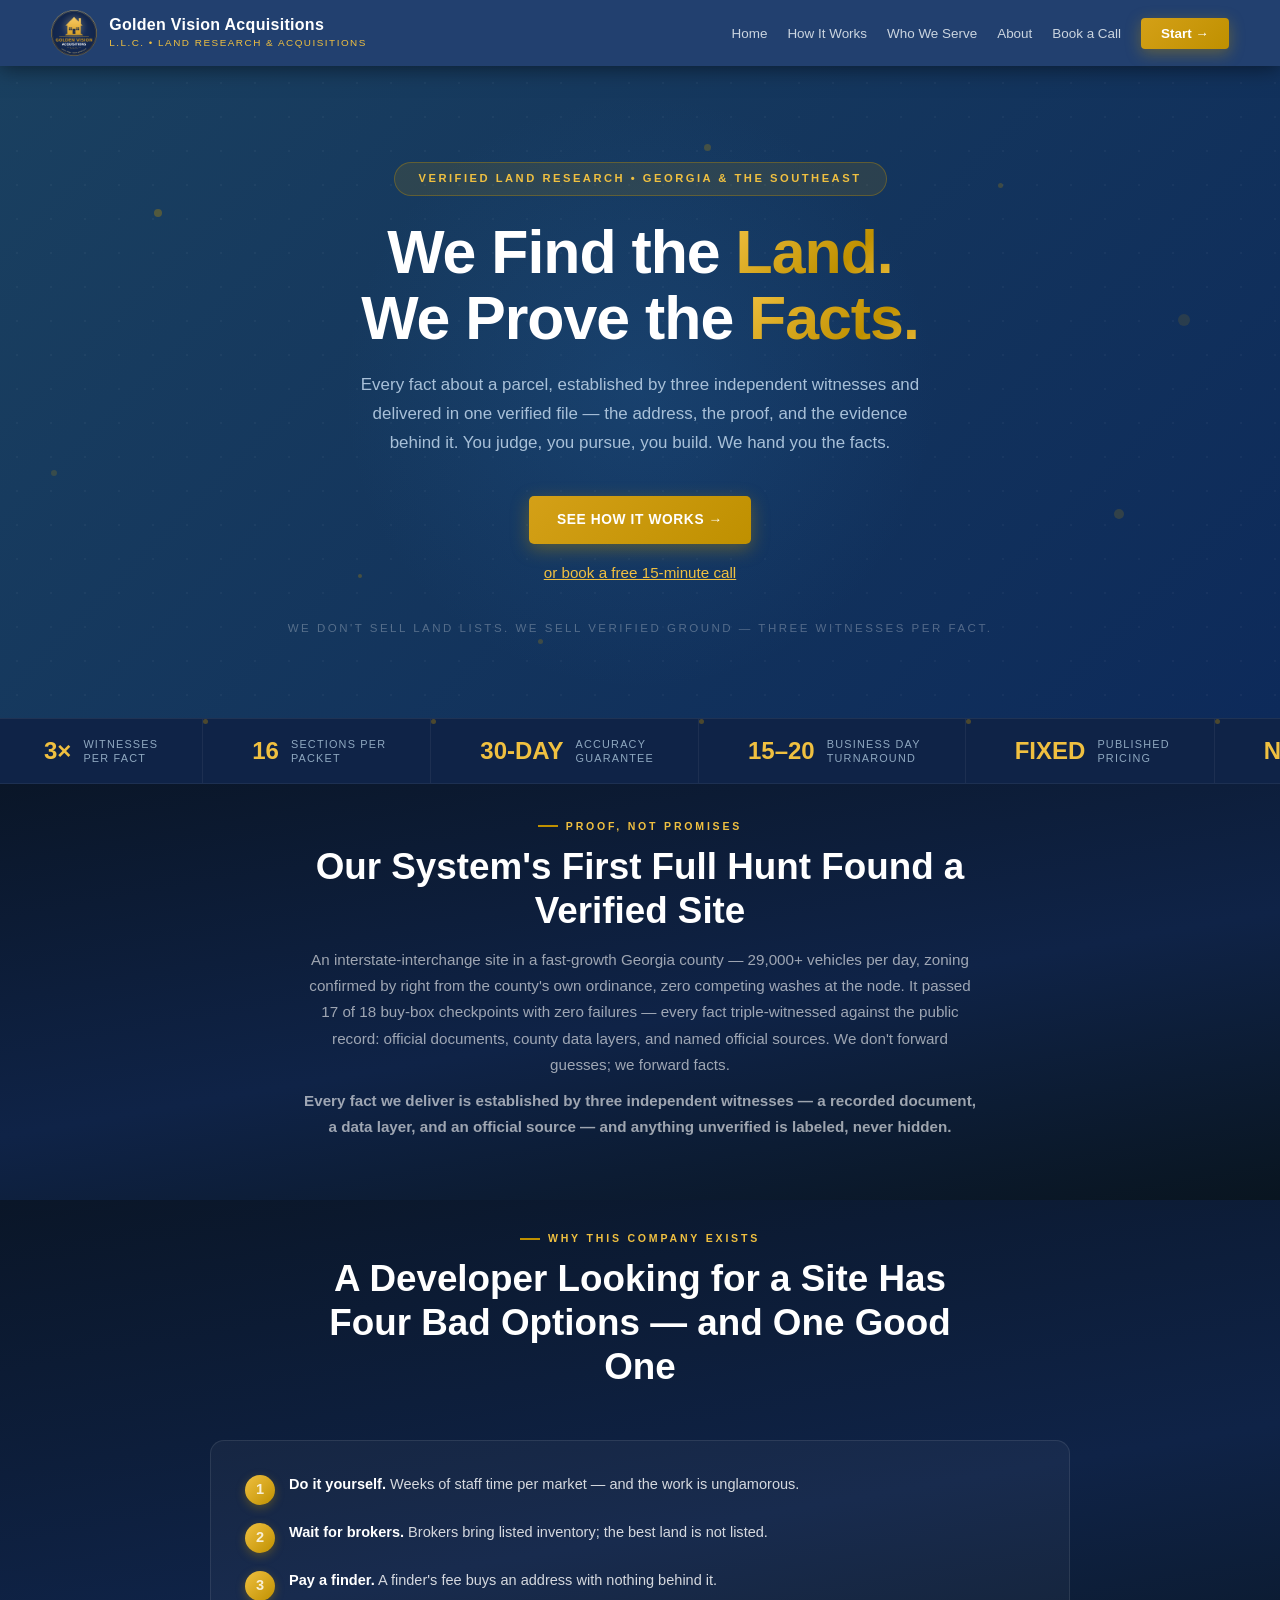
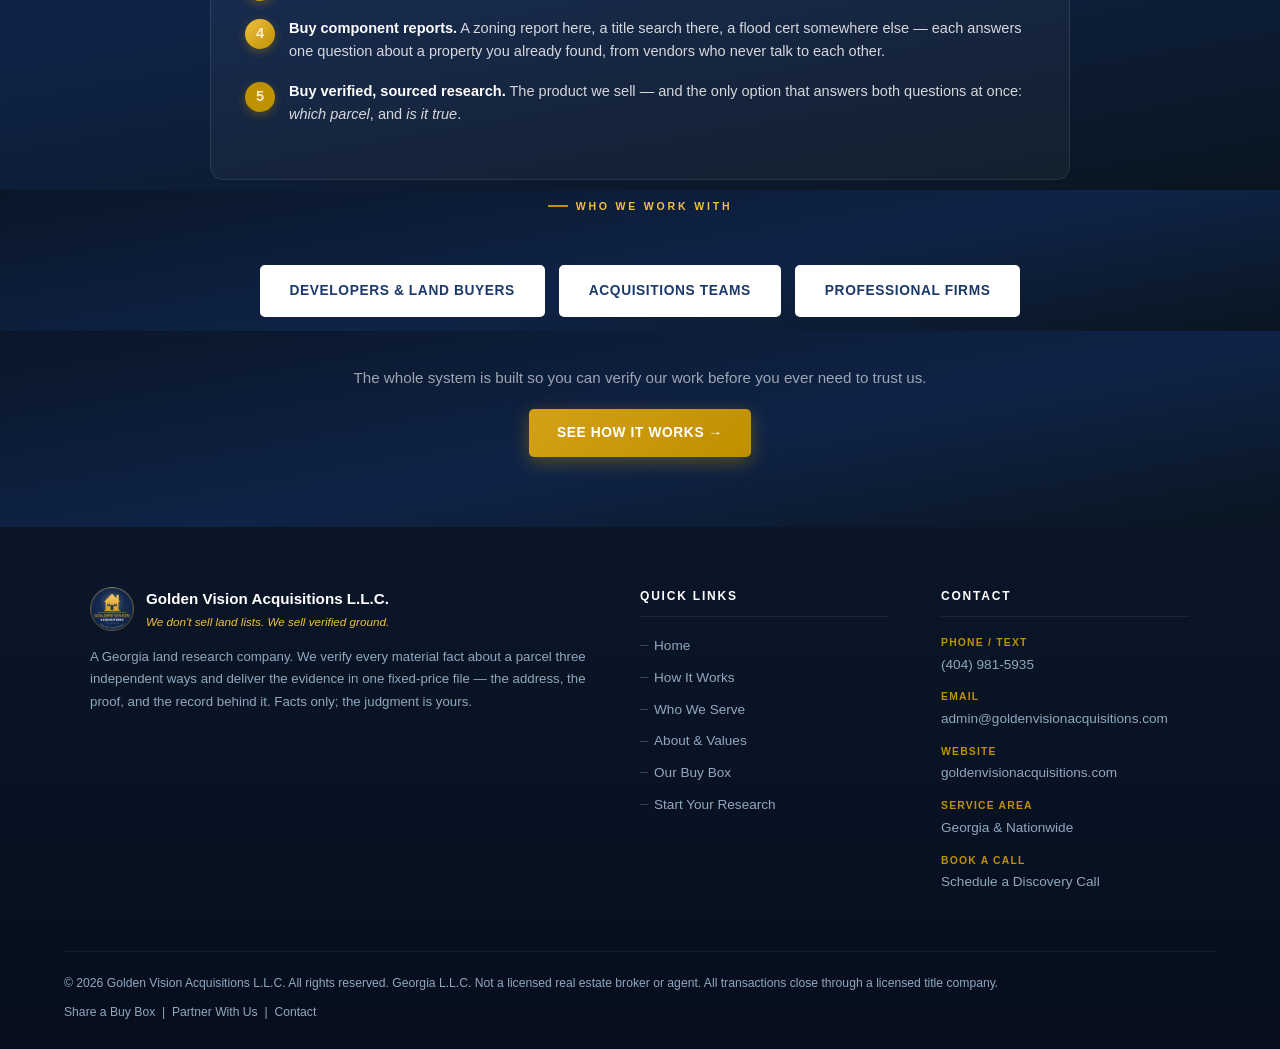
==== commit beb0994a: "Relaunch: research-only five-page funnel site" ====
--- a/index.html
+++ b/index.html
@@ -3,10 +3,10 @@
 <head>
   <meta charset="UTF-8"/>
   <meta name="viewport" content="width=device-width,initial-scale=1.0"/>
-  <meta name="description" content="Golden Vision Acquisitions L.L.C. -- Car wash land sourcing. We find, qualify, and connect prime commercial land to car wash developers. Serving Georgia and nationwide."/>
-  <title>Golden Vision Acquisitions L.L.C. | We Find the Land. You Build the Car Wash.</title>
-  <meta property="og:title" content="Golden Vision Acquisitions L.L.C. | We Find the Land. You Build the Car Wash."/>
-  <meta property="og:description" content="Car wash land sourcing. We find, qualify, and connect prime commercial land to car wash developers. Georgia & nationwide. No fees to land sellers."/>
+  <meta name="description" content="Verified land research: three witnesses per fact, fixed pricing, 30-day accuracy guarantee. Georgia and the Southeast."/>
+  <title>Golden Vision Acquisitions — Verified Land Research for Developers</title>
+  <meta property="og:title" content="Golden Vision Acquisitions — Verified Land Research"/>
+  <meta property="og:description" content="Verified land research for developers: the address, the proof, and the file — three witnesses per fact."/>
   <meta property="og:type" content="website"/>
   <meta property="og:url" content="https://goldenvisionacquisitions.com/"/>
   <meta property="og:image" content="https://goldenvisionacquisitions.com/GVA_Logo.png"/>
@@ -15,392 +15,113 @@
     "@context": "https://schema.org",
     "@type": "ProfessionalService",
     "name": "Golden Vision Acquisitions L.L.C.",
-    "description": "Georgia-based commercial land research and acquisitions company specializing in car wash development sites. Evidence-based research on carefully selected parcels — every site triple-witnessed against public records.",
+    "description": "Verified land research for developers and land buyers: every material fact established by three independent witnesses and delivered in a fixed-price Verified Site Packet with a 30-day accuracy guarantee.",
     "url": "https://goldenvisionacquisitions.com",
     "telephone": "+14049815935",
     "email": "admin@goldenvisionacquisitions.com",
     "logo": "https://goldenvisionacquisitions.com/GVA_Logo.png",
     "areaServed": [{"@type": "State", "name": "Georgia"}, {"@type": "Country", "name": "United States"}],
-    "knowsAbout": ["car wash land sourcing", "commercial land screening", "car wash development sites"]
+    "knowsAbout": ["verified land research", "commercial land due diligence", "zoning verification", "title and ownership research", "site feasibility research"]
   }
   </script>
-  <script type="application/ld+json">
-  {
-    "@context": "https://schema.org",
-    "@type": "FAQPage",
-    "mainEntity": [
-      {"@type": "Question", "name": "Do you charge landowners any fees?", "acceptedAnswer": {"@type": "Answer", "text": "No. GVA never charges land sellers. Our compensation comes through our developer relationships. You get a free site screening and, if your land fits, a direct introduction to a car wash developer."}},
-      {"@type": "Question", "name": "Is Golden Vision Acquisitions a real estate brokerage?", "acceptedAnswer": {"@type": "Answer", "text": "No. GVA is not a licensed real estate broker and does not represent buyers or sellers. We are a land research and acquisitions company: we research and verify sites against developer criteria and deliver the evidence. Every transaction closes through a licensed title company."}},
-      {"@type": "Question", "name": "What kind of land are you looking for?", "acceptedAnswer": {"@type": "Answer", "text": "Commercial parcels roughly 0.5 to 1 acre with 65+ feet of frontage on roads carrying 12,000+ vehicles daily, typically near retail like Walmart, grocery, or fast food. Corner lots are especially attractive."}},
-      {"@type": "Question", "name": "I'm a real estate agent. Will you work around my listing?", "acceptedAnswer": {"@type": "Answer", "text": "Never. We work alongside agents, not around them. You keep your client and your listing relationship; we bring the developer and sign an NDA before any property details are shared."}},
-      {"@type": "Question", "name": "Do you only work in Georgia?", "acceptedAnswer": {"@type": "Answer", "text": "Georgia is home base, but we source land for car wash developers nationwide. If you have a site outside Georgia, we still want to hear about it."}},
-      {"@type": "Question", "name": "How fast do you respond?", "acceptedAnswer": {"@type": "Answer", "text": "Promptly, usually the same business day. Call or text (404) 981-5935, use the form at goldenvisionacquisitions.com, or book a free 15-minute call."}}
-    ]
-  }
-  </script>
-  <style>
-    *{margin:0;padding:0;box-sizing:border-box}
-    :root{--navy:#1B3A6B;--teal:#2E75B6;--gold:#BF9000;--gold-lt:#f0c040;--dark:#0f2347;--slate:#1a4060;--white:#fff;--lgray:#F5F7FA;--mgray:#E8ECF0;--text:#222;--muted:#666}
-    body{font-family:'Segoe UI',Arial,sans-serif;color:var(--text);line-height:1.6;overflow-x:hidden}
-
-    /* ---- KEYFRAMES ---- */
-    @keyframes gradientShift{0%,100%{background-position:0% 50%}50%{background-position:100% 50%}}
-    @keyframes fadeInUp{from{opacity:0;transform:translateY(36px)}to{opacity:1;transform:translateY(0)}}
-    @keyframes float{0%,100%{transform:translateY(0) scale(1)}50%{transform:translateY(-20px) scale(1.05)}}
-    @keyframes shimmer{0%{background-position:-200% center}100%{background-position:200% center}}
-    @keyframes ticker{0%{transform:translateX(0)}100%{transform:translateX(-50%)}}
-    @keyframes pulseGlow{0%,100%{box-shadow:0 0 0 0 rgba(191,144,0,.45)}70%{box-shadow:0 0 0 9px rgba(191,144,0,0)}}
-    @keyframes navReveal{from{opacity:0;transform:translateY(-100%)}to{opacity:1;transform:translateY(0)}}
-    @keyframes badgePulse{0%,100%{box-shadow:0 0 0 0 rgba(191,144,0,.3)}60%{box-shadow:0 0 0 8px rgba(191,144,0,0)}}
-    @keyframes spin{to{transform:rotate(360deg)}}
-
-    /* ---- NAV ---- */
-    nav{background:rgba(27,58,107,.97);padding:0 4%;display:flex;align-items:center;justify-content:space-between;position:sticky;top:0;z-index:100;box-shadow:0 2px 20px rgba(0,0,0,.5);backdrop-filter:blur(12px);transition:background .3s,box-shadow .3s;animation:navReveal .5s ease both}
-    nav.scrolled{background:rgba(15,35,71,.97);box-shadow:0 4px 30px rgba(0,0,0,.6)}
-    .nav-logo{display:flex;align-items:center;gap:12px;padding:10px 0;text-decoration:none}
-    .logo-text .logo-main{display:block;font-size:1rem;font-weight:800;color:#fff;letter-spacing:.3px;line-height:1.2}
-    .logo-text .logo-sub{display:block;font-size:.62rem;color:var(--gold-lt);letter-spacing:1.5px;text-transform:uppercase}
-    .nav-links{display:flex;gap:20px;list-style:none;align-items:center}
-    .nav-links a{color:#CBD5E0;text-decoration:none;font-size:.84rem;font-weight:500;transition:color .2s;white-space:nowrap;position:relative}
-    .nav-links a::after{content:'';position:absolute;bottom:-3px;left:0;width:0;height:2px;background:var(--gold);transition:width .2s}
-    .nav-links a:hover{color:#fff}.nav-links a:hover::after{width:100%}
-    .nav-cta{background:linear-gradient(135deg,#d4a017,#BF9000)!important;color:#fff!important;padding:8px 20px;border-radius:4px;font-weight:700!important;box-shadow:0 4px 15px rgba(191,144,0,.4);animation:pulseGlow 2.5s ease infinite}
-    .nav-cta:hover{background:linear-gradient(135deg,#e0b828,#c89800)!important;box-shadow:0 6px 20px rgba(191,144,0,.6);transform:translateY(-1px)}
-    .nav-cta::after{display:none!important}
-    @media(max-width:680px){.nav-links{display:none}}
-
-    /* ---- HERO ---- */
-    .hero{background:linear-gradient(-45deg,#08112a,#1B3A6B,#0f2347,#0d2a5a,#1a4060);background-size:400% 400%;animation:gradientShift 10s ease infinite;color:#fff;padding:96px 5% 80px;text-align:center;position:relative;overflow:hidden;min-height:480px;display:flex;align-items:center;justify-content:center}
-    .hero::before{content:'';position:absolute;inset:0;background-image:radial-gradient(rgba(255,255,255,.035) 1px,transparent 1px);background-size:34px 34px;pointer-events:none}
-    .hero-glow{position:absolute;width:600px;height:600px;border-radius:50%;background:radial-gradient(circle,rgba(46,117,182,.18) 0%,transparent 70%);top:50%;left:50%;transform:translate(-50%,-50%);pointer-events:none}
-    .particle{position:absolute;border-radius:50%;background:var(--gold);pointer-events:none;animation:float ease-in-out infinite}
-    .p1{width:8px;height:8px;left:12%;top:22%;opacity:.35;animation-duration:7s;animation-delay:0s}
-    .p2{width:5px;height:5px;left:78%;top:18%;opacity:.25;animation-duration:5.5s;animation-delay:1.2s}
-    .p3{width:10px;height:10px;left:87%;top:68%;opacity:.2;animation-duration:9s;animation-delay:.4s}
-    .p4{width:4px;height:4px;left:28%;top:78%;opacity:.3;animation-duration:6.5s;animation-delay:2s}
-    .p5{width:7px;height:7px;left:55%;top:12%;opacity:.28;animation-duration:8s;animation-delay:.9s}
-    .p6{width:6px;height:6px;left:4%;top:62%;opacity:.2;animation-duration:7.5s;animation-delay:3s}
-    .p7{width:12px;height:12px;left:92%;top:38%;opacity:.15;animation-duration:10s;animation-delay:1.8s}
-    .p8{width:5px;height:5px;left:42%;top:88%;opacity:.25;animation-duration:6s;animation-delay:.6s}
-    .hero-inner{position:relative;z-index:1;max-width:800px;width:100%}
-    .hero-badge{display:inline-block;background:rgba(191,144,0,.14);color:var(--gold-lt);border:1px solid rgba(191,144,0,.35);font-size:.7rem;font-weight:700;letter-spacing:2.5px;text-transform:uppercase;padding:7px 24px;border-radius:30px;margin-bottom:24px;animation:fadeInUp .7s ease .1s both,badgePulse 3s ease 1s infinite}
-    .hero h1{font-size:clamp(2.4rem,6vw,3.8rem);font-weight:900;line-height:1.08;margin-bottom:20px;animation:fadeInUp .7s ease .3s both;letter-spacing:-1px}
-    .gold-word{background:linear-gradient(135deg,var(--gold-lt) 0%,var(--gold) 40%,var(--gold-lt) 60%,#c89000 100%);background-size:200% auto;-webkit-background-clip:text;-webkit-text-fill-color:transparent;background-clip:text;animation:shimmer 3.5s linear infinite}
-    .hero-sub{font-size:1.06rem;color:#A8C0D8;max-width:580px;margin:0 auto 38px;line-height:1.7;animation:fadeInUp .7s ease .5s both}
-    .hero-buttons{display:flex;gap:14px;justify-content:center;flex-wrap:wrap;animation:fadeInUp .7s ease .7s both}
-    .btn-hero{display:inline-block;padding:13px 28px;border-radius:5px;font-size:.86rem;font-weight:700;text-decoration:none;transition:all .25s;border:2px solid transparent;text-transform:uppercase;letter-spacing:.6px}
-    .btn-hp{background:linear-gradient(135deg,#d4a017,#BF9000);color:#fff;box-shadow:0 5px 18px rgba(191,144,0,.4);border:none}
-    .btn-hp:hover{background:linear-gradient(135deg,#e0b828,#c89800);box-shadow:0 9px 28px rgba(191,144,0,.55);transform:translateY(-3px)}
-    .btn-ho{background:#fff;color:#1B3A6B;border-color:#fff}
-    .btn-ho:hover{background:#fdeea3;border-color:#fdeea3;color:#1B3A6B;transform:translateY(-2px);box-shadow:0 6px 20px rgba(0,0,0,.18)}
-    .hero-tagline{margin-top:34px;font-size:.72rem;letter-spacing:2.5px;color:rgba(255,255,255,.28);text-transform:uppercase;animation:fadeInUp .7s ease .9s both}
-
-    /* ---- TRUST TICKER ---- */
-    .trust-ticker-wrap{background:var(--dark);overflow:hidden;border-top:1px solid rgba(255,255,255,.07);border-bottom:1px solid rgba(255,255,255,.06);padding:0}
-    .trust-ticker{display:flex;width:max-content;animation:ticker 28s linear infinite}
-    .trust-ticker:hover{animation-play-state:paused}
-    .ticker-item{display:flex;align-items:center;gap:12px;padding:18px 44px;border-right:1px solid rgba(255,255,255,.06);flex-shrink:0;cursor:default}
-    .ticker-item .t-num{font-size:1.5rem;font-weight:900;color:var(--gold-lt);line-height:1}
-    .ticker-item .t-label{font-size:.68rem;color:#8FA8C0;letter-spacing:1.2px;text-transform:uppercase;line-height:1.3}
-    .ticker-dot{width:5px;height:5px;border-radius:50%;background:var(--gold);opacity:.35;flex-shrink:0}
-
-    /* ---- WHO WE SERVE (tabbed) ---- */
-    .serve-section{background:linear-gradient(170deg,#0a1628 0%,#0f2347 55%,#091520 100%);padding:80px 5% 72px}
-    .serve-header{text-align:center;max-width:680px;margin:0 auto 50px}
-    .serve-h2{font-size:clamp(1.7rem,3vw,2.3rem);font-weight:800;color:#fff;margin-bottom:14px;line-height:1.2}
-    .serve-intro{font-size:.95rem;color:rgba(255,255,255,.6);line-height:1.72}
-
-    /* Tab bar */
-    .s-tab-bar{scroll-margin-top:84px;display:flex;max-width:920px;margin:0 auto;background:rgba(10,18,38,.7);border:1px solid rgba(255,255,255,.09);border-bottom:none;border-radius:12px 12px 0 0;overflow:hidden}
-    @media(max-width:620px){.s-tab-bar{flex-wrap:wrap}}
-    .s-tab{flex:1;display:flex;flex-direction:column;align-items:center;gap:10px;padding:20px 10px 16px;background:transparent;border:none;border-bottom:3px solid transparent;cursor:pointer;color:rgba(255,255,255,.38);font-family:'Segoe UI',Arial,sans-serif;font-size:.72rem;font-weight:700;letter-spacing:.7px;text-transform:uppercase;transition:all .22s;line-height:1.35;text-align:center}
-    @media(max-width:620px){.s-tab{flex:1 1 50%;padding:16px 8px 13px;font-size:.68rem}}
-    .s-tab:hover{color:rgba(255,255,255,.75);background:rgba(255,255,255,.03)}
-    .s-tab.active{color:#fff;background:rgba(191,144,0,.07);border-bottom-color:var(--gold)}
-    .s-tab-icon{width:38px;height:38px;display:flex;align-items:center;justify-content:center;color:rgba(255,255,255,.32);transition:color .22s}
-    .s-tab.active .s-tab-icon{color:var(--gold-lt)}
-    .s-tab-icon svg{width:38px;height:38px}
-    .s-tab-lbl{line-height:1.3}
-
-    /* Panels */
-    .s-panels-wrap{max-width:920px;margin:0 auto;background:rgba(8,14,28,.5);border:1px solid rgba(255,255,255,.09);border-top:none;border-radius:0 0 12px 12px;overflow:hidden}
-    .s-panel{display:none;grid-template-columns:1fr 1.4fr}
-    .s-panel.active{display:grid}
-    @media(max-width:740px){.s-panel.active{grid-template-columns:1fr}}
-    .s-panel-left{padding:46px 42px;background:rgba(255,255,255,.018);border-right:1px solid rgba(255,255,255,.07);display:flex;flex-direction:column;gap:18px}
-    .s-panel-right{padding:46px 42px;display:flex;flex-direction:column}
-    @media(max-width:740px){.s-panel-left{border-right:none;border-bottom:1px solid rgba(255,255,255,.07)}}
-    @media(max-width:500px){.s-panel-left,.s-panel-right{padding:30px 22px}}
-
-    .s-icon-xl{width:66px;height:66px;border-radius:15px;background:linear-gradient(135deg,rgba(191,144,0,.14),rgba(191,144,0,.04));border:1px solid rgba(191,144,0,.22);display:flex;align-items:center;justify-content:center;color:var(--gold-lt);flex-shrink:0}
-    .s-icon-xl svg{width:42px;height:42px}
-    .s-panel-h{font-size:clamp(1.1rem,2.1vw,1.38rem);font-weight:800;color:#fff;line-height:1.28;margin:0}
-    .s-panel-desc{font-size:.9rem;color:rgba(255,255,255,.68);line-height:1.74;margin:0}
-    .s-callout{background:rgba(191,144,0,.09);border-left:3px solid rgba(191,144,0,.6);padding:14px 16px;border-radius:0 5px 5px 0;font-size:.82rem;color:rgba(255,255,255,.7);line-height:1.62;font-style:italic;margin-top:auto}
-
-    .section-label{font-size:.66rem;letter-spacing:2.8px;text-transform:uppercase;color:var(--gold-lt);margin-bottom:10px;font-weight:700;display:flex;align-items:center;gap:8px}
-    .section-label::before{content:'';display:block;width:20px;height:2px;background:var(--gold)}
-    .steps{list-style:none;margin-bottom:24px;margin-top:4px;display:flex;flex-direction:column;gap:16px}
-    .steps li{display:flex;gap:14px;align-items:flex-start}
-    .step-num{width:30px;height:30px;background:linear-gradient(135deg,var(--gold-lt),var(--gold));color:#1a1a00;border-radius:50%;font-size:.78rem;font-weight:900;display:flex;align-items:center;justify-content:center;flex-shrink:0;margin-top:2px;box-shadow:0 3px 10px rgba(191,144,0,.35)}
-    .steps li div{font-size:.91rem;color:rgba(255,255,255,.82);line-height:1.62}
-    .steps li strong{color:#fff;font-weight:700}
-    .note-text{font-size:.77rem;color:rgba(255,255,255,.38);margin-bottom:24px;line-height:1.62;font-style:italic;border-left:2px solid rgba(255,255,255,.12);padding-left:10px}
-    .btn-panel{display:inline-block;background:linear-gradient(135deg,#d4a017,#BF9000);color:#fff;padding:13px 28px;border-radius:5px;font-size:.88rem;font-weight:700;text-decoration:none;transition:all .25s;margin-top:auto;text-transform:uppercase;letter-spacing:.5px;box-shadow:0 5px 18px rgba(191,144,0,.35);border:none;cursor:pointer;align-self:flex-start}
-    .btn-panel:hover{background:linear-gradient(135deg,#e0b828,#c89800);box-shadow:0 9px 28px rgba(191,144,0,.5);transform:translateY(-2px)}
-
-    /* ---- SCROLL REVEAL ---- */
-    .reveal{opacity:0;transform:translateY(36px);transition:opacity .7s ease,transform .7s ease}
-    .reveal.visible{opacity:1;transform:translateY(0)}
-    .reveal-d1{transition-delay:.1s}.reveal-d2{transition-delay:.2s}.reveal-d3{transition-delay:.3s}.reveal-d4{transition-delay:.4s}
-
-    /* ---- ABOUT ---- */
-    #about{padding:88px 5%;background:var(--lgray)}
-    .about-grid{max-width:860px;margin:0 auto}
-    .about-text .section-label{color:var(--teal)}
-    .about-text .section-label::before{background:var(--teal)}
-    .about-text h2{font-size:clamp(1.5rem,3vw,2rem);font-weight:800;color:var(--navy);margin-bottom:18px;line-height:1.28}
-    .about-text p{color:var(--muted);margin-bottom:14px;line-height:1.78;font-size:.96rem}
-    .about-values{display:flex;flex-direction:column;gap:14px}
-    .value-card{background:#fff;border-left:4px solid var(--gold);padding:18px 22px;border-radius:0 8px 8px 0;box-shadow:0 2px 12px rgba(0,0,0,.06);transition:all .25s ease}
-    .value-card:hover{transform:translateX(4px);box-shadow:0 6px 20px rgba(0,0,0,.1);border-left-width:6px}
-    .v-title{font-size:.92rem;font-weight:800;color:var(--navy);margin-bottom:4px}
-    .v-body{font-size:.84rem;color:var(--muted);line-height:1.56}
-
-    /* ---- VALUES ---- */
-    #values{background:#fff;padding:0}
-    .values-header{background:linear-gradient(135deg,var(--navy) 0%,var(--dark) 100%);text-align:center;padding:72px 5% 68px;position:relative;overflow:hidden}
-    .values-header::before{content:'';position:absolute;inset:0;background-image:radial-gradient(rgba(255,255,255,.025) 1px,transparent 1px);background-size:28px 28px;pointer-events:none}
-    .values-header h2{font-size:clamp(1.7rem,3.2vw,2.3rem);font-weight:900;color:#fff;margin-bottom:14px;position:relative}
-    .values-header .tagline{font-size:1rem;color:var(--gold-lt);letter-spacing:1px;font-style:italic;position:relative}
-    .values-grid-2x2{display:grid;grid-template-columns:1fr 1fr;gap:2px;background:var(--mgray)}
-    @media(max-width:680px){.values-grid-2x2{grid-template-columns:1fr}}
-    .value-block{background:#fff;padding:52px 44px;transition:all .3s ease;border-top:3px solid transparent;position:relative;overflow:hidden}
-    .value-block::after{content:'';position:absolute;inset:0;background:linear-gradient(135deg,rgba(191,144,0,.04),transparent);opacity:0;transition:opacity .3s;pointer-events:none}
-    .value-block:hover{border-top-color:var(--gold);box-shadow:0 14px 44px rgba(0,0,0,.09);transform:translateY(-5px);z-index:1}
-    .value-block:hover::after{opacity:1}
-    .v-icon-wrap{width:56px;height:56px;border-radius:14px;background:linear-gradient(135deg,rgba(27,58,107,.07),rgba(27,58,107,.03));border:1px solid rgba(27,58,107,.12);display:flex;align-items:center;justify-content:center;margin-bottom:18px;transition:all .3s}
-    .v-icon-wrap svg{width:28px;height:28px;stroke:var(--navy);fill:none;stroke-linecap:round;stroke-linejoin:round;transition:stroke .3s}
-    .value-block:hover .v-icon-wrap{background:linear-gradient(135deg,rgba(191,144,0,.13),rgba(191,144,0,.04));border-color:rgba(191,144,0,.28)}
-    .value-block:hover .v-icon-wrap svg{stroke:var(--gold)}
-    .we-are{display:block;font-size:.63rem;letter-spacing:3px;text-transform:uppercase;color:var(--teal);margin-bottom:7px;font-weight:700}
-    .value-block h3{font-size:1.45rem;font-weight:900;color:var(--navy);margin-bottom:14px;line-height:1.18}
-    .value-block p{color:var(--muted);font-size:.95rem;line-height:1.78;margin-bottom:16px}
-    .v-proof{font-size:.82rem;color:var(--teal);font-weight:600;display:flex;align-items:center;gap:6px}
-    .v-proof::before{content:'';display:inline-block;width:16px;height:2px;background:var(--teal);flex-shrink:0}
-    .values-promise{background:var(--lgray);text-align:center;padding:44px 5%;border-top:1px solid var(--mgray)}
-    .values-promise p{font-size:.97rem;color:var(--muted);max-width:680px;margin:0 auto;line-height:1.78}
-    @media(max-width:480px){.value-block{padding:36px 24px}}
-
-    /* ---- CONTACT ---- */
-    #contact{padding:88px 5%;background:var(--lgray)}
-    .contact-top{max-width:900px;margin:0 auto 52px;text-align:center}
-    .contact-top .section-label{justify-content:center;color:var(--teal);display:flex}
-    .contact-top .section-label::before{background:var(--teal)}
-    .contact-top h2{font-size:clamp(1.5rem,3vw,2rem);font-weight:800;color:var(--navy);margin:10px 0}
-    .contact-top p{color:var(--muted);font-size:.97rem}
-    .contact-info-bar{max-width:900px;margin:0 auto 34px;display:flex;justify-content:center;gap:24px;flex-wrap:wrap}
-    .ci-item{display:flex;align-items:center;gap:12px;background:#fff;padding:14px 20px;border-radius:8px;box-shadow:0 2px 12px rgba(0,0,0,.07);transition:all .25s}
-    .ci-item:hover{transform:translateY(-2px);box-shadow:0 6px 20px rgba(0,0,0,.1)}
-    .ci-icon{width:40px;height:40px;background:linear-gradient(135deg,var(--navy),var(--slate));border-radius:10px;display:flex;align-items:center;justify-content:center;font-size:1rem;flex-shrink:0;color:#fff;box-shadow:0 3px 10px rgba(27,58,107,.3)}
-    .ci-text{line-height:1.3}
-    .ci-label{font-size:.65rem;color:var(--muted);letter-spacing:1px;text-transform:uppercase;font-weight:700}
-    .ci-value{font-size:.92rem;color:var(--navy);font-weight:700}
-    .ci-value a{color:var(--navy);text-decoration:none}
-    .ci-value a:hover{color:var(--teal)}
-    .social-row{display:flex;justify-content:center;gap:12px;margin-bottom:44px;flex-wrap:wrap}
-    .soc-link{display:flex;align-items:center;gap:8px;background:#fff;border:1.5px solid var(--mgray);padding:10px 20px;border-radius:6px;text-decoration:none;font-size:.84rem;font-weight:700;color:var(--navy);transition:all .25s;box-shadow:0 2px 8px rgba(0,0,0,.06)}
-    .soc-link:hover{border-color:var(--teal);color:var(--teal);transform:translateY(-2px);box-shadow:0 6px 18px rgba(46,117,182,.15)}
-    .book-card{max-width:900px;margin:0 auto 52px;background:linear-gradient(135deg,var(--navy) 0%,var(--dark) 100%);border-radius:12px;padding:30px 38px;display:flex;align-items:center;justify-content:space-between;gap:24px;flex-wrap:wrap;box-shadow:0 8px 30px rgba(15,35,71,.35);position:relative;overflow:hidden}
-    .book-card::before{content:'';position:absolute;inset:0;background-image:radial-gradient(rgba(255,255,255,.025) 1px,transparent 1px);background-size:24px 24px;pointer-events:none}
-    .book-card-text h3{color:#fff;font-size:1.1rem;font-weight:800;margin-bottom:6px;position:relative}
-    .book-card-text p{color:rgba(255,255,255,.68);font-size:.88rem;position:relative}
-    .btn-book{display:inline-block;background:linear-gradient(135deg,#d4a017,#BF9000);color:#fff;padding:13px 30px;border-radius:6px;font-size:.92rem;font-weight:700;text-decoration:none;white-space:nowrap;transition:all .25s;box-shadow:0 5px 18px rgba(191,144,0,.4);text-transform:uppercase;letter-spacing:.5px;position:relative}
-    .btn-book:hover{background:linear-gradient(135deg,#e0b828,#c89800);box-shadow:0 9px 28px rgba(191,144,0,.55);transform:translateY(-2px)}
-    .form-tabs-wrap{max-width:900px;margin:0 auto}
-    .form-tabs{display:flex;border-bottom:2px solid var(--mgray);background:#fff;border-radius:8px 8px 0 0;overflow:hidden}
-    .form-tab{padding:14px 20px;cursor:pointer;font-size:.87rem;font-weight:700;color:var(--muted);border-bottom:3px solid transparent;margin-bottom:-2px;transition:all .2s;user-select:none;flex:1;text-align:center;display:flex;align-items:center;justify-content:center;gap:8px}
-    .form-tab svg{width:18px;height:18px;flex-shrink:0;stroke:currentColor;fill:none;stroke-linecap:round;stroke-linejoin:round;transition:stroke .2s}
-    .form-tab:hover{color:var(--navy);background:var(--lgray)}
-    .form-tab.active{color:var(--navy);border-color:var(--gold);background:#fff}
-    .form-pane{display:none}.form-pane.active{display:block}
-    .form-card{background:#fff;border-radius:0 0 10px 10px;padding:38px;box-shadow:0 4px 24px rgba(0,0,0,.09)}
-    .form-card h3{font-size:1.1rem;font-weight:800;color:var(--navy);margin-bottom:6px}
-    .form-card .fc-sub{font-size:.86rem;color:var(--muted);margin-bottom:26px}
-    .form-grid{display:grid;grid-template-columns:1fr 1fr;gap:16px}
-    @media(max-width:600px){.form-grid{grid-template-columns:1fr}}
-    .form-card label{display:block;font-size:.78rem;font-weight:700;color:var(--navy);margin-bottom:5px;margin-top:14px}
-    .form-card input,.form-card select,.form-card textarea{width:100%;padding:11px 15px;border:1.5px solid var(--mgray);border-radius:6px;font-size:.9rem;font-family:inherit;color:var(--text);transition:all .2s;background:#fff}
-    .form-card input:focus,.form-card select:focus,.form-card textarea:focus{outline:none;border-color:var(--gold);box-shadow:0 0 0 3px rgba(191,144,0,.12)}
-    .form-card textarea{resize:vertical;min-height:90px}
-    .form-card .full-span{grid-column:1/-1}
-    .btn-submit{display:block;width:100%;padding:14px;border:none;border-radius:6px;font-size:.95rem;font-weight:700;cursor:pointer;margin-top:22px;transition:all .25s;color:#fff;text-transform:uppercase;letter-spacing:.6px;box-shadow:0 5px 18px rgba(0,0,0,.2)}
-    .btn-submit-seller{background:linear-gradient(135deg,#244f95,var(--navy))}.btn-submit-seller:hover{background:linear-gradient(135deg,#2a5aa5,#1e3f7a);transform:translateY(-2px);box-shadow:0 9px 28px rgba(27,58,107,.4)}
-    .btn-submit-partner{background:linear-gradient(135deg,#3a85c6,var(--teal))}.btn-submit-partner:hover{background:linear-gradient(135deg,#4090d0,#3580c0);transform:translateY(-2px);box-shadow:0 9px 28px rgba(46,117,182,.4)}
-    .btn-submit-investor{background:linear-gradient(135deg,#152840,var(--dark))}.btn-submit-investor:hover{background:linear-gradient(135deg,#1a3050,#0d1e35);transform:translateY(-2px);box-shadow:0 9px 28px rgba(15,35,71,.45)}
-    .success-panel{display:none;background:#fff;border-radius:0 0 10px 10px;padding:52px 38px;text-align:center}
-    .success-panel .sp-icon{font-size:3.2rem;margin-bottom:18px}
-    .success-panel h3{font-size:1.4rem;font-weight:900;color:var(--navy);margin-bottom:10px}
-    .success-panel p{color:var(--muted);margin-bottom:26px;font-size:.95rem}
-    .sp-actions{display:flex;justify-content:center;gap:14px;flex-wrap:wrap}
-    .sp-btn{display:inline-block;padding:12px 26px;border-radius:6px;text-decoration:none;font-size:.88rem;font-weight:700;transition:all .25s;text-transform:uppercase;letter-spacing:.4px}
-    .sp-btn-p{background:linear-gradient(135deg,#d4a017,var(--gold));color:#fff;box-shadow:0 5px 16px rgba(191,144,0,.35)}.sp-btn-p:hover{background:linear-gradient(135deg,#e0b828,#c89800);transform:translateY(-2px)}
-    .sp-btn-o{border:2px solid var(--navy);color:var(--navy)}.sp-btn-o:hover{background:var(--navy);color:#fff;transform:translateY(-2px)}
-    .sp-contact{margin-top:26px;font-size:.82rem;color:var(--muted)}
-    .sp-contact a{color:var(--teal);text-decoration:none;font-weight:600}
-    .sp-social{display:flex;justify-content:center;gap:10px;margin-top:14px}
-    .sp-social a{font-size:.78rem;color:var(--muted);text-decoration:none;border:1px solid var(--mgray);padding:6px 14px;border-radius:4px;transition:all .2s}
-    .sp-social a:hover{color:var(--teal);border-color:var(--teal)}
-
-    /* ---- FOOTER ---- */
-    footer{background:linear-gradient(180deg,#0a1628 0%,#060e1c 100%);color:#8FA8C0;padding:60px 5% 26px}
-    .footer-grid{display:grid;grid-template-columns:2fr 1fr 1fr;gap:52px;max-width:1100px;margin:0 auto 44px}
-    @media(max-width:768px){.footer-grid{grid-template-columns:1fr;gap:32px}}
-    .footer-brand{display:flex;flex-direction:column;gap:14px}
-    .footer-brand-top{display:flex;align-items:center;gap:12px}
-    .fb-name{font-size:.95rem;font-weight:800;color:#fff}
-    .fb-tag{font-size:.73rem;color:var(--gold-lt);font-style:italic;margin-top:2px}
-    .fb-desc{font-size:.83rem;line-height:1.68}
-    .footer-social{display:flex;gap:10px;flex-wrap:wrap}
-    .footer-social a{width:36px;height:36px;background:rgba(255,255,255,.06);border:1px solid rgba(255,255,255,.1);border-radius:6px;display:flex;align-items:center;justify-content:center;font-size:.85rem;text-decoration:none;transition:all .25s;color:#8FA8C0;font-weight:700}
-    .footer-social a:hover{background:linear-gradient(135deg,#d4a017,var(--gold));color:#fff;border-color:var(--gold);transform:translateY(-2px)}
-    .footer-col h4{font-size:.75rem;font-weight:700;color:#fff;letter-spacing:1.8px;text-transform:uppercase;margin-bottom:18px;padding-bottom:10px;border-bottom:1px solid rgba(255,255,255,.07)}
-    .footer-col ul{list-style:none;display:flex;flex-direction:column;gap:10px}
-    .footer-col ul a{color:#8FA8C0;text-decoration:none;font-size:.85rem;transition:color .2s;display:flex;align-items:center;gap:6px}
-    .footer-col ul a::before{content:'';display:block;width:8px;height:1px;background:rgba(255,255,255,.2);flex-shrink:0;transition:width .2s,background .2s}
-    .footer-col ul a:hover{color:var(--gold-lt)}.footer-col ul a:hover::before{width:14px;background:var(--gold)}
-    .contact-item{display:flex;flex-direction:column;gap:2px;margin-bottom:14px}
-    .contact-item span{font-size:.65rem;font-weight:700;text-transform:uppercase;letter-spacing:1.2px;color:var(--gold)}
-    .contact-item a{color:#8FA8C0;text-decoration:none;font-size:.85rem}
-    .contact-item a:hover{color:#fff}
-    .footer-bottom{border-top:1px solid rgba(255,255,255,.06);padding-top:22px;display:flex;justify-content:space-between;align-items:center;flex-wrap:wrap;gap:10px;font-size:.76rem}
-    .footer-bottom a{color:#8FA8C0;text-decoration:none}.footer-bottom a:hover{color:var(--gold-lt)}
-
-    /* ---- SCROLL OFFSET ---- */
-    .serve-section,#about,#values,#contact{scroll-margin-top:68px}
-    #sellers,#agents,#jv-partners,#investors{scroll-margin-top:0}
-    @media(max-width:480px){.form-card{padding:24px 18px}.book-card{padding:24px 20px}.panel{padding:44px 5%}}
-
-    /* Mobile hamburger nav */
-    .hamburger{display:none;flex-direction:column;gap:5px;background:none;border:none;cursor:pointer;padding:6px 8px;z-index:1002;margin-left:auto}
-    .hamburger span{display:block;width:24px;height:2px;background:#fff;border-radius:2px;transition:all .3s}
-    .hamburger.open span:nth-child(1){transform:rotate(45deg) translate(5px,5px)}
-    .hamburger.open span:nth-child(2){opacity:0;transform:translateX(-8px)}
-    .hamburger.open span:nth-child(3){transform:rotate(-45deg) translate(5px,-5px)}
-    .mob-menu{display:none;position:fixed;top:0;left:0;right:0;bottom:0;background:rgba(15,35,71,.97);z-index:1000;flex-direction:column;align-items:center;justify-content:center;gap:26px}
-    .mob-menu.open{display:flex}
-    .mob-menu a{color:#fff;text-decoration:none;font-size:1.25rem;font-weight:600;letter-spacing:.05em;transition:color .2s}
-    .mob-menu a:hover{color:var(--gold-lt)}
-    .mob-menu a.nav-cta{color:var(--gold-lt);border:1.5px solid var(--gold-lt);padding:10px 28px;border-radius:24px}
-    .mob-close{position:absolute;top:14px;right:16px;background:none;border:none;color:#fff;font-size:2.4rem;line-height:1;cursor:pointer;padding:8px 12px}
-    .mob-close:hover{color:var(--gold-lt)}
-    body.menu-open{overflow:hidden}
-    .back-top{display:none;position:fixed;bottom:24px;left:20px;z-index:998;background:rgba(15,35,71,.92);color:#fff;border:1.5px solid var(--gold-lt);border-radius:24px;padding:10px 16px;font-size:.9rem;font-weight:600;cursor:pointer;box-shadow:0 2px 10px rgba(0,0,0,.35)}
-    .back-top.show{display:block}
-    @media(max-width:680px){.hamburger{display:flex}.nav-links{display:none!important}}
-  </style>
+  <script type="application/ld+json">{"@context": "https://schema.org", "@type": "FAQPage", "mainEntity": [{"@type": "Question", "name": "Is Golden Vision Acquisitions a real estate brokerage?", "acceptedAnswer": {"@type": "Answer", "text": "No. We do not represent buyers or sellers, negotiate, list, or take a commission on any transaction. We sell verified land research at a fixed published price; the judgment and the deal are entirely yours."}}, {"@type": "Question", "name": "What is a Verified Site Packet?", "acceptedAnswer": {"@type": "Answer", "text": "Sixteen sections on one parcel \u2014 ownership and price history, zoning cited to the adopted ordinance, title story, flood at federal grade, utilities in the provider's own writing, permits, dimensions from the recorded plat, and a complete dated evidence archive \u2014 every material fact established by three independent witnesses, with anything unverified labeled plainly."}}, {"@type": "Question", "name": "How fast do you deliver?", "acceptedAnswer": {"@type": "Answer", "text": "Fifteen to twenty business days per Packet from deposit confirmation in escrow, with written status at least every thirty days."}}, {"@type": "Question", "name": "Do you visit the property?", "acceptedAnswer": {"@type": "Answer", "text": "No \u2014 research is performed remotely from official records and dated imagery, and every Packet states this plainly. Your own inspection before any commitment is your step."}}, {"@type": "Question", "name": "Will you tell me whether I should buy it?", "acceptedAnswer": {"@type": "Answer", "text": "No. We sell facts, not opinions \u2014 no fit scores, no forecasts, no recommendations. Evidence built to survive your lender's and attorney's diligence."}}, {"@type": "Question", "name": "What does it cost?", "acceptedAnswer": {"@type": "Answer", "text": "Pricing is fixed and published on our rate card \u2014 the same card for everyone, never contingent on your deal. Deposits go to a neutral escrow attorney, never to us."}}, {"@type": "Question", "name": "What if you get something wrong?", "acceptedAnswer": {"@type": "Answer", "text": "Every Packet carries a 30-day accuracy guarantee on its core facts: a materially wrong core fact means a refund of that property's fee."}}, {"@type": "Question", "name": "Where do you work?", "acceptedAnswer": {"@type": "Answer", "text": "Georgia is home base \u2014 ten counties fully wired and all 159 mapped for feasibility \u2014 plus coastal South Carolina; new counties come online on client demand."}}]}</script>
+  <link rel="stylesheet" href="style.css">
+
+<!-- ═══ ANALYTICS — activate by replacing the placeholder IDs, then removing the comment markers ═══
+     GA4: create a property at analytics.google.com → Admin → Data Streams → Web → copy the G-XXXXXXX id.
+     Meta Pixel: Meta Business Suite → Events Manager → Connect Data → Web → copy the 15-digit pixel id.
+<script async src="https://www.googletagmanager.com/gtag/js?id=G-REPLACEME"></script>
+<script>
+  window.dataLayer = window.dataLayer || [];
+  function gtag(){dataLayer.push(arguments);}
+  gtag('js', new Date());
+  gtag('config', 'G-REPLACEME');
+</script>
+<script>
+  !function(f,b,e,v,n,t,s){if(f.fbq)return;n=f.fbq=function(){n.callMethod?
+  n.callMethod.apply(n,arguments):n.queue.push(arguments)};if(!f._fbq)f._fbq=n;
+  n.push=n;n.loaded=!0;n.version='2.0';n.queue=[];t=b.createElement(e);t.async=!0;
+  t.src=v;s=b.getElementsByTagName(e)[0];s.parentNode.insertBefore(t,s)}(window,
+  document,'script','https://connect.facebook.net/en_US/fbevents.js');
+  fbq('init', 'REPLACE_WITH_PIXEL_ID');
+  fbq('track', 'PageView');
+</script>
+<noscript><img height="1" width="1" style="display:none" src="https://www.facebook.com/tr?id=REPLACE_WITH_PIXEL_ID&ev=PageView&noscript=1"/></noscript>
+═══ END ANALYTICS ═══ -->
 </head>
 <body>
-
-<!-- NAV -->
 <nav id="mainNav">
-  <a href="#" class="nav-logo">
+  <a href="index.html" class="nav-logo">
     <img src="GVA_Logo.png" width="46" height="46" alt="Golden Vision Acquisitions Logo">
     <div class="logo-text">
       <span class="logo-main">Golden Vision Acquisitions</span>
       <span class="logo-sub">L.L.C. &bull; Land Research &amp; Acquisitions</span>
     </div>
   </a>
-  <ul class="nav-links">
-    <li><a href="#sellers">For Land Sellers</a></li>
-    <li><a href="#agents">For Agents</a></li>
-    <li><a href="#jv-partners">JV Partners</a></li>
-    <li><a href="#investors">Developers</a></li>
-    <li><a href="#proof">Proof</a></li>
-    <li><a href="buy-box.html">Buy Box</a></li>
-    <li><a href="#about">About</a></li>
-    <li><a href="#values">Our Values</a></li>
-    <li><a href="#contact" class="nav-cta">Contact Us</a></li>
+    <ul class="nav-links">
+    <li><a href="index.html">Home</a></li>
+    <li><a href="how-it-works.html">How It Works</a></li>
+    <li><a href="who-we-serve.html">Who We Serve</a></li>
+    <li><a href="about.html">About</a></li>
+    <li><a href="https://calendly.com/admin-goldenvisionacquisitions/gva-discovery-call" target="_blank" rel="noopener">Book a Call</a></li>
+    <li><a href="start.html" class="nav-cta">Start &rarr;</a></li>
   </ul>
   <button class="hamburger" id="hamburger" aria-label="Toggle menu"><span></span><span></span><span></span></button>
 </nav>
-
-<!-- MOBILE MENU OVERLAY -->
-<div class="mob-menu" id="mobMenu">
-  <button class="mob-close" id="mobClose" aria-label="Close menu">&times;</button>
-  <a href="#sellers" class="mob-link">For Land Sellers</a>
-  <a href="#agents" class="mob-link">For Agents</a>
-  <a href="#jv-partners" class="mob-link">JV Partners</a>
-  <a href="#investors" class="mob-link">Developers</a>
-  <a href="#proof" class="mob-link">Proof</a>
-  <a href="buy-box.html" class="mob-link">Buy Box</a>
-  <a href="#about" class="mob-link">About</a>
-  <a href="#values" class="mob-link">Our Values</a>
-  <a href="#contact" class="mob-link nav-cta">Contact Us</a>
-</div>
-
-<!-- BACK TO TOP -->
-<button class="back-top" id="backTop" aria-label="Back to top">&uarr; Back to Top</button>
-
-<!-- HERO -->
 <section class="hero">
   <div class="hero-glow"></div>
   <div class="particle p1"></div><div class="particle p2"></div><div class="particle p3"></div>
   <div class="particle p4"></div><div class="particle p5"></div><div class="particle p6"></div>
   <div class="particle p7"></div><div class="particle p8"></div>
   <div class="hero-inner">
-    <div class="hero-badge">Car Wash Land Research &bull; GA &amp; Nationwide</div>
-    <h1>We Find the <span class="gold-word">Land.</span><br>You Build the <span class="gold-word">Car Wash.</span></h1>
-    <p class="hero-sub">We provide evidence-based research on carefully selected parcels of land. You pursue, acquire, and develop the land to your vision.</p>
+    <div class="hero-badge">Verified Land Research &bull; Georgia &amp; the Southeast</div>
+    <h1>We Find the <span class="gold-word">Land.</span><br>We Prove the <span class="gold-word">Facts.</span></h1>
+    <p class="hero-sub">Every fact about a parcel, established by three independent witnesses and delivered in one verified file &mdash; the address, the proof, and the evidence behind it. You judge, you pursue, you build. We hand you the facts.</p>
     <div class="hero-buttons">
-      <a href="#sellers"     class="btn-hero btn-ho">I Have Land</a>
-      <a href="#agents"      class="btn-hero btn-ho">I&apos;m an Agent</a>
-      <a href="#jv-partners" class="btn-hero btn-ho">Let&apos;s JV</a>
-      <a href="#investors"   class="btn-hero btn-ho">I&apos;m a Developer</a>
-    </div>
-    <div style="margin-top:18px"><a href="https://calendly.com/admin-goldenvisionacquisitions/gva-discovery-call" target="_blank" rel="noopener" class="btn-hero btn-hp" style="display:inline-block">📅 Book a Free 15-Min Call</a></div>
-    <div class="hero-tagline">Source Smart &bull; Connect with Integrity &bull; Create Opportunity</div>
-  </div>
-</section>
-
-<!-- TRUST TICKER -->
+      <a href="how-it-works.html" class="btn-hero btn-hp">See How It Works &rarr;</a>
+    </div>
+    <div style="margin-top:16px"><a href="https://calendly.com/admin-goldenvisionacquisitions/gva-discovery-call" target="_blank" rel="noopener" style="color:var(--gold-lt);text-decoration:underline;font-size:.95rem">or book a free 15-minute call</a></div>
+    <div class="hero-tagline">We don&apos;t sell land lists. We sell verified ground &mdash; three witnesses per fact.</div>
+  </div>
+</section>
 <div class="trust-ticker-wrap">
   <div class="trust-ticker">
-    <div class="ticker-item"><div class="t-num">LLC</div><div class="t-label">Georgia<br>Registered</div></div>
-    <div class="ticker-dot"></div>
-    <div class="ticker-item"><div class="t-num">FREE</div><div class="t-label">Initial<br>Consultation</div></div>
-    <div class="ticker-dot"></div>
-    <div class="ticker-item"><div class="t-num">GA+</div><div class="t-label">Georgia &amp;<br>Nationwide</div></div>
-    <div class="ticker-dot"></div>
-    <div class="ticker-item"><div class="t-num">FAST</div><div class="t-label">We Respond<br>Promptly</div></div>
-    <div class="ticker-dot"></div>
-    <div class="ticker-item"><div class="t-num">NO</div><div class="t-label">Pressure or<br>Obligation</div></div>
-    <div class="ticker-dot"></div>
-    <div class="ticker-item"><div class="t-num">PRIVATE</div><div class="t-label">All Conversations<br>Confidential</div></div>
-    <div class="ticker-dot"></div>
-    <div class="ticker-item"><div class="t-num">65FT+</div><div class="t-label">Min Street<br>Frontage</div></div>
-    <div class="ticker-dot"></div>
-    <div class="ticker-item"><div class="t-num">12K+</div><div class="t-label">Daily Traffic<br>Required</div></div>
+    <div class="ticker-item"><div class="t-num">3&times;</div><div class="t-label">Witnesses<br>Per Fact</div></div>
+    <div class="ticker-dot"></div>
+    <div class="ticker-item"><div class="t-num">16</div><div class="t-label">Sections Per<br>Packet</div></div>
+    <div class="ticker-dot"></div>
+    <div class="ticker-item"><div class="t-num">30-DAY</div><div class="t-label">Accuracy<br>Guarantee</div></div>
+    <div class="ticker-dot"></div>
+    <div class="ticker-item"><div class="t-num">15&ndash;20</div><div class="t-label">Business Day<br>Turnaround</div></div>
+    <div class="ticker-dot"></div>
+    <div class="ticker-item"><div class="t-num">FIXED</div><div class="t-label">Published<br>Pricing</div></div>
+    <div class="ticker-dot"></div>
+    <div class="ticker-item"><div class="t-num">NDA</div><div class="t-label">Before Any<br>Specifics</div></div>
+    <div class="ticker-dot"></div>
+    <div class="ticker-item"><div class="t-num">10+</div><div class="t-label">Counties<br>Wired</div></div>
+    <div class="ticker-dot"></div>
+    <div class="ticker-item"><div class="t-num">159</div><div class="t-label">GA Counties<br>Mapped</div></div>
     <div class="ticker-dot"></div>
     <!-- duplicate for seamless loop -->
-    <div class="ticker-item"><div class="t-num">LLC</div><div class="t-label">Georgia<br>Registered</div></div>
-    <div class="ticker-dot"></div>
-    <div class="ticker-item"><div class="t-num">FREE</div><div class="t-label">Initial<br>Consultation</div></div>
-    <div class="ticker-dot"></div>
-    <div class="ticker-item"><div class="t-num">GA+</div><div class="t-label">Georgia &amp;<br>Nationwide</div></div>
-    <div class="ticker-dot"></div>
-    <div class="ticker-item"><div class="t-num">FAST</div><div class="t-label">We Respond<br>Promptly</div></div>
-    <div class="ticker-dot"></div>
-    <div class="ticker-item"><div class="t-num">NO</div><div class="t-label">Pressure or<br>Obligation</div></div>
-    <div class="ticker-dot"></div>
-    <div class="ticker-item"><div class="t-num">PRIVATE</div><div class="t-label">All Conversations<br>Confidential</div></div>
-    <div class="ticker-dot"></div>
-    <div class="ticker-item"><div class="t-num">65FT+</div><div class="t-label">Min Street<br>Frontage</div></div>
-    <div class="ticker-dot"></div>
-    <div class="ticker-item"><div class="t-num">12K+</div><div class="t-label">Daily Traffic<br>Required</div></div>
+    <div class="ticker-item"><div class="t-num">3&times;</div><div class="t-label">Witnesses<br>Per Fact</div></div>
+    <div class="ticker-dot"></div>
+    <div class="ticker-item"><div class="t-num">16</div><div class="t-label">Sections Per<br>Packet</div></div>
+    <div class="ticker-dot"></div>
+    <div class="ticker-item"><div class="t-num">30-DAY</div><div class="t-label">Accuracy<br>Guarantee</div></div>
+    <div class="ticker-dot"></div>
+    <div class="ticker-item"><div class="t-num">15&ndash;20</div><div class="t-label">Business Day<br>Turnaround</div></div>
+    <div class="ticker-dot"></div>
+    <div class="ticker-item"><div class="t-num">FIXED</div><div class="t-label">Published<br>Pricing</div></div>
+    <div class="ticker-dot"></div>
+    <div class="ticker-item"><div class="t-num">NDA</div><div class="t-label">Before Any<br>Specifics</div></div>
+    <div class="ticker-dot"></div>
+    <div class="ticker-item"><div class="t-num">10+</div><div class="t-label">Counties<br>Wired</div></div>
+    <div class="ticker-dot"></div>
+    <div class="ticker-item"><div class="t-num">159</div><div class="t-label">GA Counties<br>Mapped</div></div>
     <div class="ticker-dot"></div>
   </div>
 </div>
+
 
 
 <!-- PROOF -->
@@ -408,581 +129,50 @@
   <div class="serve-header reveal">
     <div class="section-label" style="justify-content:center">Proof, Not Promises</div>
     <h2 class="serve-h2">Our System&apos;s First Full Hunt Found a Verified Site</h2>
-    <p class="serve-intro">An interstate-interchange site in a fast-growth Georgia county — 29,000+ vehicles per day, zoning confirmed by right from the county&apos;s own ordinance, zero competing washes at the node. It passed 17 of 18 buy-box checkpoints with zero failures — every fact triple-witnessed against public records: market data, county records, and field verification. We don&apos;t forward guesses; we forward facts.</p>
-    <p class="serve-intro" style="margin-top:10px;font-weight:600">Every site we advance is triple-witnessed against public records before you ever see it.</p>
-  </div>
-</section>
-
-<!-- WHO WE SERVE -->
-<section class="serve-section">
+    <p class="serve-intro">An interstate-interchange site in a fast-growth Georgia county — 29,000+ vehicles per day, zoning confirmed by right from the county&apos;s own ordinance, zero competing washes at the node. It passed 17 of 18 buy-box checkpoints with zero failures — every fact triple-witnessed against the public record: official documents, county data layers, and named official sources. We don&apos;t forward guesses; we forward facts.</p>
+    <p class="serve-intro" style="margin-top:10px;font-weight:600">Every fact we deliver is established by three independent witnesses &mdash; a recorded document, a data layer, and an official source &mdash; and anything unverified is labeled, never hidden.</p>
+  </div>
+</section>
+
+
+<!-- THE PROBLEM (Book §8) -->
+<section id="problem" class="serve-section" style="padding-top:30px;padding-bottom:10px">
   <div class="serve-header reveal">
-    <div class="section-label" style="justify-content:center">Who We Work With</div>
-    <h2 class="serve-h2">Four Paths. One Standard of Integrity.</h2>
-    <p class="serve-intro">Whether you own commercial land, represent land sellers, source land deals, or develop car washes — GVA has a clear, structured path for you.</p>
-  </div>
-
-  <!-- Tab Bar -->
-  <div class="s-tab-bar" role="tablist">
-
-    <button class="s-tab active" data-tab="sellers" role="tab">
-      <div class="s-tab-icon">
-        <!-- House — filled like GVA logo, bold and branded -->
-        <svg viewBox="0 0 44 44" xmlns="http://www.w3.org/2000/svg" fill="none">
-          <rect x="27" y="5" width="4" height="7" fill="currentColor" rx="0.5"/>
-          <polygon points="22,7 38,19 38,38 6,38 6,19" fill="currentColor" opacity="0.18" stroke="currentColor" stroke-width="2.6" stroke-linejoin="round"/>
-          <line x1="6" y1="19" x2="38" y2="19" stroke="currentColor" stroke-width="1.4" opacity="0.35"/>
-          <rect x="18" y="27" width="8" height="11" rx="0.5" stroke="currentColor" stroke-width="2.2" fill="none"/>
-          <rect x="9" y="22" width="6" height="5" rx="0.5" stroke="currentColor" stroke-width="2" fill="currentColor" opacity="0.15"/>
-          <rect x="29" y="22" width="6" height="5" rx="0.5" stroke="currentColor" stroke-width="2" fill="currentColor" opacity="0.15"/>
-        </svg>
-      </div>
-      <span class="s-tab-lbl">Land<br>Sellers</span>
-    </button>
-
-    <button class="s-tab" data-tab="agents" role="tab">
-      <div class="s-tab-icon">
-        <!-- Credential badge — filled card with photo and lines -->
-        <svg viewBox="0 0 44 44" xmlns="http://www.w3.org/2000/svg" fill="none">
-          <rect x="7" y="11" width="30" height="26" rx="3" fill="currentColor" opacity="0.12" stroke="currentColor" stroke-width="2.6"/>
-          <rect x="16" y="6" width="12" height="9" rx="2" fill="currentColor" opacity="0.12" stroke="currentColor" stroke-width="2.3"/>
-          <circle cx="19" cy="24" r="5.5" fill="currentColor" opacity="0.2" stroke="currentColor" stroke-width="2.3"/>
-          <line x1="27" y1="21" x2="35" y2="21" stroke="currentColor" stroke-width="2.5" stroke-linecap="round"/>
-          <line x1="27" y1="27" x2="33" y2="27" stroke="currentColor" stroke-width="2.5" stroke-linecap="round"/>
-          <line x1="11" y1="32" x2="33" y2="32" stroke="currentColor" stroke-width="1.4" opacity="0.4"/>
-        </svg>
-      </div>
-      <span class="s-tab-lbl">Real Estate<br>Agents</span>
-    </button>
-
-    <button class="s-tab" data-tab="jv-partners" role="tab">
-      <div class="s-tab-icon">
-        <!-- Three solid connected nodes — partnership network -->
-        <svg viewBox="0 0 44 44" xmlns="http://www.w3.org/2000/svg" fill="none">
-          <line x1="16" y1="22" x2="28" y2="22" stroke="currentColor" stroke-width="2.5"/>
-          <line x1="15" y1="17" x2="19" y2="13" stroke="currentColor" stroke-width="2.5"/>
-          <line x1="29" y1="17" x2="25" y2="13" stroke="currentColor" stroke-width="2.5"/>
-          <circle cx="10" cy="22" r="7" fill="currentColor" opacity="0.18" stroke="currentColor" stroke-width="2.6"/>
-          <circle cx="34" cy="22" r="7" fill="currentColor" opacity="0.18" stroke="currentColor" stroke-width="2.6"/>
-          <circle cx="22" cy="9" r="6.5" fill="currentColor" opacity="0.18" stroke="currentColor" stroke-width="2.6"/>
-        </svg>
-      </div>
-      <span class="s-tab-lbl">JV<br>Partners</span>
-    </button>
-
-    <button class="s-tab" data-tab="investors" role="tab">
-      <div class="s-tab-icon">
-        <!-- Rising filled bars with upward trend dots -->
-        <svg viewBox="0 0 44 44" xmlns="http://www.w3.org/2000/svg" fill="none">
-          <line x1="4" y1="38" x2="40" y2="38" stroke="currentColor" stroke-width="2.8" stroke-linecap="round"/>
-          <rect x="6" y="27" width="9" height="11" rx="1.5" fill="currentColor" opacity="0.18" stroke="currentColor" stroke-width="2.3"/>
-          <rect x="18" y="18" width="9" height="20" rx="1.5" fill="currentColor" opacity="0.18" stroke="currentColor" stroke-width="2.3"/>
-          <rect x="30" y="9" width="9" height="29" rx="1.5" fill="currentColor" opacity="0.18" stroke="currentColor" stroke-width="2.3"/>
-          <circle cx="10.5" cy="22" r="3.2" fill="currentColor"/>
-          <circle cx="22.5" cy="13" r="3.2" fill="currentColor"/>
-          <circle cx="34.5" cy="4" r="3.2" fill="currentColor"/>
-          <line x1="10.5" y1="22" x2="34.5" y2="4" stroke="currentColor" stroke-width="2.2"/>
-        </svg>
-      </div>
-      <span class="s-tab-lbl">Car Wash<br>Developers</span>
-    </button>
-
-  </div>
-
-  <!-- Tab Panels -->
-  <div class="s-panels-wrap">
-
-    <!-- SELLERS -->
-    <div id="sellers" class="s-panel active">
-      <div class="s-panel-left">
-        <div class="s-icon-xl">
-          <!-- Large filled house — mirrors GVA logo brand mark -->
-          <svg viewBox="0 0 80 80" xmlns="http://www.w3.org/2000/svg" fill="none">
-            <rect x="49" y="10" width="7" height="13" fill="currentColor" rx="1" opacity="0.8"/>
-            <polygon points="40,14 68,35 68,68 12,68 12,35" fill="currentColor" opacity="0.18" stroke="currentColor" stroke-width="4" stroke-linejoin="round"/>
-            <line x1="12" y1="35" x2="68" y2="35" stroke="currentColor" stroke-width="2.5" opacity="0.3"/>
-            <rect x="32" y="48" width="16" height="20" rx="1" stroke="currentColor" stroke-width="3.5" fill="none"/>
-            <rect x="15" y="40" width="13" height="11" rx="1" stroke="currentColor" stroke-width="3" fill="currentColor" opacity="0.15"/>
-            <rect x="52" y="40" width="13" height="11" rx="1" stroke="currentColor" stroke-width="3" fill="currentColor" opacity="0.15"/>
-          </svg>
-        </div>
-        <div class="section-label">For Land Sellers</div>
-        <h3 class="s-panel-h">Connect Your Commercial Land to a Car Wash Developer</h3>
-        <p class="s-panel-desc">Own commercial land that could be the next car wash location? GVA screens your site against active developer buy boxes and connects you directly to an interested car wash developer — no listing required, no fees to you.</p>
-        <div class="s-callout">&ldquo;No listing required. No fees to sellers. GVA screens your land, makes the introduction, and handles everything through to the offer.&rdquo;</div>
-      </div>
-      <div class="s-panel-right">
-        <ul class="steps">
-          <li><div class="step-num">1</div><div><strong>Tell us about your land.</strong> Fill out the form or call us. Share the basics — location, acreage, zoning. No pressure, no obligation.</div></li>
-          <li><div class="step-num">2</div><div><strong>We screen your site.</strong> GVA checks your land against car wash developer buy boxes — traffic, frontage, demographics, zoning. You get a clear answer promptly.</div></li>
-          <li><div class="step-num">3</div><div><strong>We connect you to the developer.</strong> If your site qualifies, GVA introduces you directly to a car wash developer ready to issue an LOI and move forward.</div></li>
-        </ul>
-        <p class="note-text">GVA charges land sellers no fees. Our compensation is handled privately through our developer relationships — never through the seller.</p>
-        <a href="#contact" class="btn-panel">Submit My Land Site</a>
-<p style="margin-top:14px;font-size:.85rem"><a href="#proof" style="color:var(--gold-lt);text-decoration:underline">See our proof: the verified site our system found on its first full hunt &rarr;</a></p>
-      </div>
-    </div>
-
-    <!-- AGENTS -->
-    <div id="agents" class="s-panel">
-      <div class="s-panel-left">
-        <div class="s-icon-xl">
-          <!-- Agent credential badge — filled card with photo circle -->
-          <svg viewBox="0 0 80 80" xmlns="http://www.w3.org/2000/svg" fill="none">
-            <rect x="10" y="18" width="60" height="50" rx="5" fill="currentColor" opacity="0.12" stroke="currentColor" stroke-width="4"/>
-            <rect x="28" y="9" width="24" height="17" rx="3.5" fill="currentColor" opacity="0.12" stroke="currentColor" stroke-width="3.8"/>
-            <circle cx="33" cy="41" r="11" fill="currentColor" opacity="0.2" stroke="currentColor" stroke-width="3.8"/>
-            <path d="M20 62c2.5-7 7-10 13-10s10.5 3 13 10" stroke="currentColor" stroke-width="3.8" stroke-linecap="round"/>
-            <line x1="50" y1="35" x2="66" y2="35" stroke="currentColor" stroke-width="3.5" stroke-linecap="round"/>
-            <line x1="50" y1="44" x2="63" y2="44" stroke="currentColor" stroke-width="3.5" stroke-linecap="round"/>
-            <line x1="14" y1="57" x2="66" y2="57" stroke="currentColor" stroke-width="2" opacity="0.3"/>
-          </svg>
-        </div>
-        <div class="section-label">For Real Estate Agents</div>
-        <h3 class="s-panel-h">Have a Commercial Land Listing? GVA Brings the Developer.</h3>
-        <p class="s-panel-desc">When your commercial land listing could fit car wash development criteria — the right size, location, frontage, and traffic — GVA screens it and works to introduce a qualified car wash developer. You represent your seller. We source the connection.</p>
-        <div class="s-callout">&ldquo;We work alongside you — not around you. Your listing relationship is always protected. We bring the developer; you keep your client.&rdquo;</div>
-      </div>
-      <div class="s-panel-right">
-        <ul class="steps">
-          <li><div class="step-num">1</div><div><strong>Reach out confidentially.</strong> Tell us about your listing. We sign an NDA before any property details are shared.</div></li>
-          <li><div class="step-num">2</div><div><strong>We screen it quickly.</strong> GVA checks the site against car wash developer buy boxes — traffic, frontage, demographics, zoning. We come back to you fast.</div></li>
-          <li><div class="step-num">3</div><div><strong>Your seller meets the developer.</strong> GVA introduces a car wash developer directly to your seller. You keep your listing relationship throughout.</div></li>
-        </ul>
-        <p class="note-text">GVA does not represent sellers or buyers in a licensed capacity. We are the intermediary that makes the introduction. We work alongside licensed agents — never around them.</p>
-        <a href="#contact" class="btn-panel">Discuss a Land Listing</a>
-<p style="margin-top:14px;font-size:.85rem"><a href="#proof" style="color:var(--gold-lt);text-decoration:underline">See our proof: the verified site our system found on its first full hunt &rarr;</a></p>
-      </div>
-    </div>
-
-    <!-- JV PARTNERS -->
-    <div id="jv-partners" class="s-panel">
-      <div class="s-panel-left">
-        <div class="s-icon-xl">
-          <!-- Three solid filled nodes — deal network / partnership -->
-          <svg viewBox="0 0 80 80" xmlns="http://www.w3.org/2000/svg" fill="none">
-            <line x1="29" y1="40" x2="51" y2="40" stroke="currentColor" stroke-width="3.5"/>
-            <line x1="27" y1="32" x2="33" y2="24" stroke="currentColor" stroke-width="3.5"/>
-            <line x1="53" y1="32" x2="47" y2="24" stroke="currentColor" stroke-width="3.5"/>
-            <circle cx="18" cy="40" r="13" fill="currentColor" opacity="0.18" stroke="currentColor" stroke-width="4"/>
-            <circle cx="62" cy="40" r="13" fill="currentColor" opacity="0.18" stroke="currentColor" stroke-width="4"/>
-            <circle cx="40" cy="16" r="11" fill="currentColor" opacity="0.18" stroke="currentColor" stroke-width="4"/>
-            <circle cx="18" cy="40" r="5" fill="currentColor" opacity="0.5" stroke="none"/>
-            <circle cx="62" cy="40" r="5" fill="currentColor" opacity="0.5" stroke="none"/>
-            <circle cx="40" cy="16" r="5" fill="currentColor" opacity="0.5" stroke="none"/>
-          </svg>
-        </div>
-        <div class="section-label">For Wholesalers, Bird Dogs &amp; Scouts</div>
-        <h3 class="s-panel-h">Found a Land Site? Let&apos;s Connect It to a Car Wash Developer.</h3>
-        <p class="s-panel-desc">If you source commercial land — whether you have it under contract, know the owner, or spotted a prime site — GVA qualifies it and works to match it to an active car wash developer. We bring the connection. You bring the lead.</p>
-        <div class="s-callout">&ldquo;Every JV starts with a written agreement. Your lead is protected from the moment you submit it — before you share a single detail about the site or the owner.&rdquo;</div>
-      </div>
-      <div class="s-panel-right">
-        <ul class="steps">
-          <li><div class="step-num">1</div><div><strong>Share the opportunity.</strong> We sign a JV agreement and NDA before you share any property or seller details. Your lead stays protected.</div></li>
-          <li><div class="step-num">2</div><div><strong>We qualify and match.</strong> GVA screens the site against developer buy boxes and works to match it to an active car wash developer. We keep you updated throughout.</div></li>
-          <li><div class="step-num">3</div><div><strong>Your compensation is confirmed in writing.</strong> All JV terms are formalized in a signed agreement before any deal details are shared — what you earn and the payment timeline are clearly documented.</div></li>
-        </ul>
-        <p class="note-text">We work with bird dogs, wholesalers, and scouts at all experience levels. Every JV is formalized with a written agreement before any deal details are shared.</p>
-        <a href="#contact" class="btn-panel">Submit a Land Deal</a>
-<p style="margin-top:14px;font-size:.85rem"><a href="#proof" style="color:var(--gold-lt);text-decoration:underline">See our proof: the verified site our system found on its first full hunt &rarr;</a></p>
-      </div>
-    </div>
-
-    <!-- INVESTORS -->
-    <div id="investors" class="s-panel">
-      <div class="s-panel-left">
-        <div class="s-icon-xl">
-          <!-- Rising filled bars with solid upward trend line -->
-          <svg viewBox="0 0 80 80" xmlns="http://www.w3.org/2000/svg" fill="none">
-            <line x1="8" y1="68" x2="72" y2="68" stroke="currentColor" stroke-width="4.5" stroke-linecap="round"/>
-            <rect x="10" y="48" width="16" height="20" rx="2.5" fill="currentColor" opacity="0.18" stroke="currentColor" stroke-width="3.8"/>
-            <rect x="33" y="32" width="16" height="36" rx="2.5" fill="currentColor" opacity="0.18" stroke="currentColor" stroke-width="3.8"/>
-            <rect x="56" y="14" width="16" height="54" rx="2.5" fill="currentColor" opacity="0.18" stroke="currentColor" stroke-width="3.8"/>
-            <circle cx="18" cy="40" r="5.5" fill="currentColor"/>
-            <circle cx="41" cy="22" r="5.5" fill="currentColor"/>
-            <circle cx="64" cy="6" r="5.5" fill="currentColor"/>
-            <line x1="18" y1="40" x2="64" y2="6" stroke="currentColor" stroke-width="3.5" stroke-linecap="round"/>
-          </svg>
-        </div>
-        <div class="section-label">For Car Wash Developers</div>
-        <h3 class="s-panel-h">Pre-Qualified Car Wash Land Sites Across Georgia and Nationwide</h3>
-        <p class="s-panel-desc">GVA scouts, screens, and qualifies commercial land sites against car wash developer criteria before bringing them to you. Sites are screened for acreage, frontage, traffic, demographics, zoning, and competitive context — we focus on quality over quantity.</p>
-        <div class="s-callout">&ldquo;Every site we submit has been pre-screened against your buy box. You evaluate, negotiate, and close. We handle the sourcing.&rdquo;</div>
-      </div>
-      <div class="s-panel-right">
-        <ul class="steps">
-          <li><div class="step-num">1</div><div><strong>Share your buy box.</strong> Tell us exactly what you need — geography, acreage, traffic threshold, demographic profile. We build your criteria into our sourcing process.</div></li>
-          <li><div class="step-num">2</div><div><strong>We bring qualified sites to you.</strong> GVA submits only sites that match your criteria, each with supporting data on the key qualifying factors.</div></li>
-          <li><div class="step-num">3</div><div><strong>Close through licensed title.</strong> All transactions close through a licensed title company. Clean, legal, and fully transparent.</div></li>
-        </ul>
-        <p class="note-text">GVA works with single-site developers and multi-site operators. Share your buy box and we source to it. We only send you sites that fit.</p>
-        <a href="#contact" class="btn-panel">Share My Buy Box</a>
-<p style="margin-top:14px;font-size:.85rem"><a href="#proof" style="color:var(--gold-lt);text-decoration:underline">See our proof: the verified site our system found on its first full hunt &rarr;</a></p>
-      </div>
-    </div>
-
-  </div>
-</section>
-
-<!-- ABOUT -->
-<section id="about">
-
-  <div class="about-grid">
-    <div class="about-text reveal">
-      <div class="section-label">About Golden Vision Acquisitions</div>
-      <h2>A Land Research &amp; Acquisitions Company Built on Integrity</h2>
-      <p>Golden Vision Acquisitions L.L.C. is a Georgia-based commercial land research and acquisitions company specializing in car wash development sites. We identify, research, and verify commercial land against developer criteria — then deliver the evidence so developers can move with confidence.</p>
-      <p>We are a family company. Caleb Heyliger, our Manager, signs for the company on every agreement we enter. Rosemarrie Dorway — an ELA middle and high school teacher with 29 years of experience — runs Research &amp; Acquisitions: driving the research, checking and rechecking everything, and delivering a quality file on every Parcel ID we work. We built our screening system from the ground up, and we want the quality of our work — not our marketing — to earn the next job.</p>
-      <p>We are not a real estate broker. We do not represent buyers or sellers, negotiate contracts, or take listings. GVA's role is to find the land, screen it against developer buy box criteria, and make the introduction. The developer negotiates and closes. GVA handles its own compensation privately through developer relationships — never through the land seller.</p>
-      <p>We work with land sellers, commercial agents, bird dogs, wholesalers, and developers. If you have a commercial land site that could fit car wash development — or an appetite we should be researching for — GVA wants to hear from you.</p>
-    </div>
-  </div>
-</section>
-
-<!-- CORE VALUES -->
-<section id="values">
-  <div class="values-header reveal">
-    <h2>What We Stand For</h2>
-    <p class="tagline">Source Smart. Connect with Integrity. Create Opportunity.</p>
-  </div>
-  <div class="values-grid-2x2">
-    <div class="value-block reveal reveal-d1">
-      <div class="v-icon-wrap">
-        <!-- Gem / Diamond — represents precious value created -->
-        <svg viewBox="0 0 40 40" xmlns="http://www.w3.org/2000/svg">
-          <path d="M20 5L35 16L27 35H13L5 16Z" stroke-width="2"/>
-          <line x1="5" y1="16" x2="35" y2="16" stroke-width="1.4" opacity="0.45"/>
-          <line x1="13" y1="16" x2="20" y2="5" stroke-width="1.4" opacity="0.45"/>
-          <line x1="27" y1="16" x2="20" y2="5" stroke-width="1.4" opacity="0.45"/>
-          <line x1="13" y1="16" x2="20" y2="35" stroke-width="1.2" opacity="0.32"/>
-          <line x1="27" y1="16" x2="20" y2="35" stroke-width="1.2" opacity="0.32"/>
-        </svg>
-      </div>
-      <span class="we-are">We Are</span>
-      <h3>Value Creators</h3>
-      <p>We approach every interaction with the intention to contribute — not just to find a deal. We listen before we speak. We understand before we act. Creating real value is not a strategy. It is who we are.</p>
-      <span class="v-proof">We give you honest options even when they do not benefit us directly.</span>
-    </div>
-    <div class="value-block reveal reveal-d2">
-      <div class="v-icon-wrap">
-        <!-- Person centered inside a circle — people are the priority -->
-        <svg viewBox="0 0 40 40" xmlns="http://www.w3.org/2000/svg">
-          <circle cx="20" cy="20" r="16" stroke-width="2"/>
-          <circle cx="20" cy="14" r="5" stroke-width="2"/>
-          <path d="M11 34c0-6 4-11 9-11s9 5 9 11" stroke-width="2"/>
-        </svg>
-      </div>
-      <span class="we-are">We Are</span>
-      <h3>People First</h3>
-      <p>People before profits -- always. We make decisions based on what is truly best for the person in front of us. We protect dignity in difficult conversations. Behind every property is a person with a real situation, and that matters to us.</p>
-      <span class="v-proof">We tell you if our offer is not the best option for your situation.</span>
-    </div>
-    <div class="value-block reveal reveal-d3">
-      <div class="v-icon-wrap">
-        <!-- Open book — everything in writing, full transparency -->
-        <svg viewBox="0 0 40 40" xmlns="http://www.w3.org/2000/svg">
-          <path d="M20 9L6 13V33L20 29Z" stroke-width="2"/>
-          <path d="M20 9L34 13V33L20 29Z" stroke-width="2"/>
-          <line x1="20" y1="9" x2="20" y2="29" stroke-width="2"/>
-          <line x1="10" y1="17" x2="17" y2="16" stroke-width="1.4" opacity="0.5"/>
-          <line x1="10" y1="21" x2="17" y2="20" stroke-width="1.4" opacity="0.5"/>
-          <line x1="10" y1="25" x2="17" y2="24" stroke-width="1.4" opacity="0.5"/>
-          <line x1="23" y1="16" x2="30" y2="17" stroke-width="1.4" opacity="0.5"/>
-          <line x1="23" y1="20" x2="30" y2="21" stroke-width="1.4" opacity="0.5"/>
-          <line x1="23" y1="24" x2="30" y2="25" stroke-width="1.4" opacity="0.5"/>
-        </svg>
-      </div>
-      <span class="we-are">We Are</span>
-      <h3>Radically Honest</h3>
-      <p>No false promises. No hidden fees. No bait-and-switch. You will know the terms before you sign anything, and if something changes, you will hear it from us first. Radical honesty is not always comfortable -- but it is the only way to build lasting trust.</p>
-      <span class="v-proof">We put everything in writing and explain every line.</span>
-    </div>
-    <div class="value-block reveal reveal-d4">
-      <div class="v-icon-wrap">
-        <!-- Anchor — stability, reliability, trust you can count on -->
-        <svg viewBox="0 0 40 40" xmlns="http://www.w3.org/2000/svg">
-          <circle cx="20" cy="9" r="4" stroke-width="2"/>
-          <line x1="20" y1="13" x2="20" y2="35" stroke-width="2"/>
-          <line x1="10" y1="18" x2="30" y2="18" stroke-width="2"/>
-          <circle cx="10" cy="18" r="2" fill="currentColor" stroke="none" opacity="0.6"/>
-          <circle cx="30" cy="18" r="2" fill="currentColor" stroke="none" opacity="0.6"/>
-          <path d="M10 35c0-6 4-9 10-9s10 3 10 9" stroke-width="2"/>
-        </svg>
-      </div>
-      <span class="we-are">We Are</span>
-      <h3>Trusted Partners</h3>
-      <p>We walk alongside you -- not above you. Whether you are a first-time seller or a seasoned investor, you deserve a partner who shows up, communicates clearly, and delivers exactly what they promised. Trust is earned through consistency.</p>
-      <span class="v-proof">We follow up. We return calls. We do what we say.</span>
-    </div>
-  </div>
-  <div class="values-promise">
-    <p>These are not marketing words. They are the standards we hold ourselves to on every call, every offer, and every closing. If we ever fall short, we want to hear about it -- because integrity is a practice, not a claim.</p>
-  </div>
-</section>
-
-<!-- FAQ -->
-<section id="faq" style="background:var(--lgray);padding:70px 6% 80px">
-  <div style="text-align:center;max-width:760px;margin:0 auto 36px">
-    <div class="section-label">Frequently Asked Questions</div>
-    <h2 style="color:var(--navy)">Straight Answers, Before You Even Ask</h2>
-  </div>
-  <div style="max-width:820px;margin:0 auto">
-    <details style="background:#fff;border-radius:10px;padding:18px 22px;margin-bottom:12px;box-shadow:0 1px 4px rgba(0,0,0,.08)">
-      <summary style="font-weight:600;cursor:pointer;color:var(--navy)">Do you charge landowners any fees?</summary>
-      <p style="margin-top:10px;color:var(--muted)">No. GVA never charges land sellers. Our compensation comes through our developer relationships. You get a free site screening and, if your land fits, a direct introduction to a car wash developer.</p>
-    </details>
-    <details style="background:#fff;border-radius:10px;padding:18px 22px;margin-bottom:12px;box-shadow:0 1px 4px rgba(0,0,0,.08)">
-      <summary style="font-weight:600;cursor:pointer;color:var(--navy)">Is Golden Vision Acquisitions a real estate brokerage?</summary>
-      <p style="margin-top:10px;color:var(--muted)">No. GVA is not a licensed real estate broker and does not represent buyers or sellers. We are a land research and acquisitions company: we research and verify sites against developer criteria and deliver the evidence. Every transaction closes through a licensed title company.</p>
-    </details>
-    <details style="background:#fff;border-radius:10px;padding:18px 22px;margin-bottom:12px;box-shadow:0 1px 4px rgba(0,0,0,.08)">
-      <summary style="font-weight:600;cursor:pointer;color:var(--navy)">What kind of land are you looking for?</summary>
-      <p style="margin-top:10px;color:var(--muted)">Commercial parcels roughly 0.5&ndash;1 acre with 65+ ft of frontage on roads carrying 12,000+ vehicles daily &mdash; typically near retail like Walmart, grocery, or fast food. Corner lots are especially attractive.</p>
-    </details>
-    <details style="background:#fff;border-radius:10px;padding:18px 22px;margin-bottom:12px;box-shadow:0 1px 4px rgba(0,0,0,.08)">
-      <summary style="font-weight:600;cursor:pointer;color:var(--navy)">I'm a real estate agent. Will you work around my listing?</summary>
-      <p style="margin-top:10px;color:var(--muted)">Never. We work alongside agents, not around them. You keep your client and your listing relationship; we bring the developer and sign an NDA before any property details are shared.</p>
-    </details>
-    <details style="background:#fff;border-radius:10px;padding:18px 22px;margin-bottom:12px;box-shadow:0 1px 4px rgba(0,0,0,.08)">
-      <summary style="font-weight:600;cursor:pointer;color:var(--navy)">Do you only work in Georgia?</summary>
-      <p style="margin-top:10px;color:var(--muted)">Georgia is home base, but we source land for car wash developers nationwide. If you have a site outside Georgia, we still want to hear about it.</p>
-    </details>
-    <details style="background:#fff;border-radius:10px;padding:18px 22px;margin-bottom:12px;box-shadow:0 1px 4px rgba(0,0,0,.08)">
-      <summary style="font-weight:600;cursor:pointer;color:var(--navy)">How fast do you respond?</summary>
-      <p style="margin-top:10px;color:var(--muted)">Promptly &mdash; usually the same business day. Call or text <a href="tel:+14049815935" style="color:var(--teal)">(404) 981-5935</a>, use the contact form below, or <a href="https://calendly.com/admin-goldenvisionacquisitions/gva-discovery-call" target="_blank" rel="noopener" style="color:var(--teal)">book a free 15-minute call</a>.</p>
-    </details>
-  </div>
-</section>
-
-<!-- CONTACT -->
-<section id="contact">
-  <div class="contact-top reveal">
-    <div class="section-label">Get In Touch</div>
-    <h2>We Respond Promptly — No Pressure, No Obligation</h2>
-    <p>Choose how you want to connect. Call, email, book a call, or fill out the form below. We listen first -- no pressure, no obligation.</p>
-  </div>
-
-  <div class="contact-info-bar">
-    <div class="ci-item reveal reveal-d1">
-      <div class="ci-icon">&#128222;</div>
-      <div class="ci-text"><div class="ci-label">Call or Text</div><div class="ci-value"><a href="tel:+14049815935">(404) 981-5935</a></div></div>
-    </div>
-    <div class="ci-item reveal reveal-d2">
-      <div class="ci-icon">&#9993;</div>
-      <div class="ci-text"><div class="ci-label">Email</div><div class="ci-value"><a href="mailto:admin@goldenvisionacquisitions.com">admin@goldenvisionacquisitions.com</a></div></div>
-    </div>
-    <div class="ci-item reveal reveal-d3">
-      <div class="ci-icon">&#127963;</div>
-      <div class="ci-text"><div class="ci-label">Service Area</div><div class="ci-value">Georgia &amp; Nationwide</div></div>
-    </div>
-    <div class="ci-item reveal reveal-d4">
-      <div class="ci-icon">&#128336;</div>
-      <div class="ci-text"><div class="ci-label">Response Time</div><div class="ci-value">Prompt — We Prioritize Every Inquiry</div></div>
-    </div>
-    <div class="ci-item reveal reveal-d4">
-      <div class="ci-icon">&#128197;</div>
-      <div class="ci-text"><div class="ci-label">Book a Call</div><div class="ci-value"><a href="https://calendly.com/admin-goldenvisionacquisitions/gva-discovery-call" target="_blank" rel="noopener" style="color:var(--teal)">Schedule a 15-Min Discovery Call →</a></div></div>
-    </div>
-  </div>
-
-  <div class="social-row">
-    <!-- Social links coming soon -->
-  </div>
-
-  <div class="book-card reveal">
-    <div class="book-card-text">
-      <h3>Prefer to Book a Call Directly?</h3>
-      <p>No forms, no waiting. Book a free 15-min Discovery Call. If your situation is a fit, we will follow up with next steps from there.</p>
-    </div>
-    <a href="https://calendly.com/admin-goldenvisionacquisitions/gva-discovery-call" class="btn-book" target="_blank" rel="noopener">Book a Free Call &rarr;</a>
-  </div>
-
-  <div class="form-tabs-wrap reveal">
-    <div class="form-tabs">
-      <div class="form-tab active" data-tab="sellers">
-        <svg viewBox="0 0 24 24" xmlns="http://www.w3.org/2000/svg">
-          <path d="M3 10.5L12 3L21 10.5" stroke-width="1.8"/>
-          <path d="M5 9V21H19V9" stroke-width="1.8"/>
-          <rect x="9" y="14" width="6" height="7" rx="0.5" stroke-width="1.7"/>
-          <rect x="5.5" y="11" width="4" height="3.5" rx="0.3" stroke-width="1.5"/>
-          <rect x="14.5" y="11" width="4" height="3.5" rx="0.3" stroke-width="1.5"/>
-        </svg>
-        I Have Land
-      </div>
-      <div class="form-tab" data-tab="partners">
-        <svg viewBox="0 0 24 24" xmlns="http://www.w3.org/2000/svg">
-          <rect x="3" y="6" width="18" height="15" rx="2" stroke-width="1.8"/>
-          <rect x="9" y="3" width="6" height="5" rx="1.2" stroke-width="1.7"/>
-          <circle cx="10" cy="13" r="3" stroke-width="1.7"/>
-          <path d="M6 20c1-3 3-4.5 4-4.5s3 1.5 4 4.5" stroke-width="1.7"/>
-          <line x1="16" y1="11" x2="21" y2="11" stroke-width="1.7"/>
-          <line x1="16" y1="14" x2="20" y2="14" stroke-width="1.7"/>
-        </svg>
-        Agent / JV Partner
-      </div>
-      <div class="form-tab" data-tab="investors">
-        <svg viewBox="0 0 24 24" xmlns="http://www.w3.org/2000/svg">
-          <line x1="2" y1="21" x2="22" y2="21" stroke-width="1.8"/>
-          <rect x="3" y="14" width="5" height="7" rx="1" stroke-width="1.7"/>
-          <rect x="10" y="9" width="5" height="12" rx="1" stroke-width="1.7"/>
-          <rect x="17" y="4" width="5" height="17" rx="1" stroke-width="1.7"/>
-          <circle cx="5.5" cy="11" r="1.8" fill="currentColor" stroke="none"/>
-          <circle cx="12.5" cy="6" r="1.8" fill="currentColor" stroke="none"/>
-          <circle cx="19.5" cy="1.5" r="1.8" fill="currentColor" stroke="none"/>
-          <line x1="5.5" y1="11" x2="19.5" y2="1.5" stroke-width="1.6"/>
-        </svg>
-        I&apos;m a Developer
-      </div>
-    </div>
-
-    <!-- SELLER FORM -->
-    <div class="form-pane active" id="tab-sellers">
-      <div class="form-card" id="seller-card">
-        <h3>Tell Us About Your Land Site</h3>
-        <p class="fc-sub">Free consultation. We listen first. No pressure, no obligation.</p>
-        <form id="sellerForm" action="https://crm.zoho.com/crm/WebToLeadForm" method="POST" data-zoho="1">
-          <div class="form-grid">
-            <div><label for="s-fname">First Name</label><input type="text" id="s-fname" name="First Name" maxlength="40" placeholder="First name"/></div>
-            <div><label for="s-lname">Last Name *</label><input type="text" id="s-lname" name="Last Name" maxlength="80" placeholder="Last name" required/></div>
-            <div><label for="s-phone">Phone Number *</label><input type="tel" id="s-phone" name="Phone" maxlength="30" placeholder="(555) 000-0000" required/></div>
-            <div><label for="s-email">Email Address</label><input type="email" id="s-email" name="Email" maxlength="100" placeholder="your@email.com"/></div>
-            <div class="full-span"><label for="s-address">Land Site Address *</label><input type="text" id="s-address" name="Address - Street Address" maxlength="255" placeholder="Street or cross-streets, City, State, ZIP" required/></div>
-            <div><label for="s-situation">Your Situation</label>
-              <select id="s-situation" name="LEADCF3"><option value="-None-">Select one...</option><option value="Ready to sell my land">Ready to sell my land</option><option value="Testing the market">Testing the market</option><option value="Inherited land / estate">Inherited land / estate</option><option value="Relocating / other plans">Relocating / other plans</option><option value="Behind on Payments">Behind on payments</option><option value="Commercial rezoning opportunity">Commercial rezoning opportunity</option><option value="Other">Other</option></select>
-            </div>
-            <div><label for="s-timeline">How soon do you need to sell?</label>
-              <select id="s-timeline" name="LEADCF4"><option value="-None-">Select...</option><option value="ASAP (30 days or less)">As soon as possible (30 days or less)</option><option value="1-3 months">1-3 months</option><option value="3-6 months">3-6 months</option><option value="Flexible / just exploring">Flexible / just exploring</option></select>
-            </div>
-            <div class="full-span"><label for="s-notes">Tell us more</label><textarea id="s-notes" name="Description" placeholder="Land location, acreage, zoning, current use, asking price (if any), any questions..."></textarea></div>
-          </div>
-          <input type="hidden" name="xnQsjsdp" value="904ed593095982e7b6a186873dbe10ab20a893c1929ebb7f93717378ee02917c"/>
-          <input type="hidden" name="xmIwtLD" value="0aad12bd6c1f20715d409edb32370bc86fbc71c02c1d9b5e099363c132c2bc23459ef214460b9b145a9ca6efda28ec93"/>
-          <input type="hidden" name="actionType" value="TGVhZHM="/>
-          <input type="hidden" name="returnURL" value="https://goldenvisionacquisitions.com/?submitted=seller#contact"/>
-          <input type="hidden" name="zc_gad" value=""/>
-          <input type="hidden" name="LEADCF1" value="Land Seller"/>
-          <input type="hidden" name="Lead Source" value="Website Form"/>
-          <input type="hidden" name="Lead Status" value="New"/>
-          <input type="hidden" name="Address - Country / Region" value="United States"/>
-          <input type="text" name="aG9uZXlwb3Q" value="" style="display:none" tabindex="-1" autocomplete="off"/>
-          <button type="submit" class="btn-submit btn-submit-seller">Submit My Land Site</button>
-        </form>
-      </div>
-      <div class="success-panel" id="seller-success">
-        <div class="sp-icon">&#9989;</div>
-        <h3>Thank you! We received your message.</h3>
-        <p>We respond promptly to all land seller inquiries. Want to talk sooner?</p>
-        <div class="sp-actions">
-          <a href="https://calendly.com/admin-goldenvisionacquisitions/gva-discovery-call" class="sp-btn sp-btn-p" target="_blank">Book a Call Now &rarr;</a>
-          <a href="tel:+14049815935" class="sp-btn sp-btn-o">Call (404) 981-5935</a>
-        </div>
-        <div class="sp-contact">Or email <a href="mailto:admin@goldenvisionacquisitions.com">admin@goldenvisionacquisitions.com</a></div>
-        <!-- Social links coming soon -->
-      </div>
-    </div>
-
-    <!-- PARTNER FORM -->
-    <div class="form-pane" id="tab-partners">
-      <div class="form-card" id="partner-card">
-        <h3>Agent or JV Partnership Inquiry</h3>
-        <p class="fc-sub">All deal details are protected. We sign an NDA before any specifics are shared.</p>
-        <form id="partnerForm" action="https://crm.zoho.com/crm/WebToLeadForm" method="POST" data-zoho="1">
-          <div class="form-grid">
-            <div><label for="p-fname">First Name</label><input type="text" id="p-fname" name="First Name" maxlength="40" placeholder="First name"/></div>
-            <div><label for="p-lname">Last Name *</label><input type="text" id="p-lname" name="Last Name" maxlength="80" placeholder="Last name" required/></div>
-            <div><label for="p-phone">Phone Number *</label><input type="tel" id="p-phone" name="Phone" maxlength="30" placeholder="(555) 000-0000" required/></div>
-            <div><label for="p-email">Email Address *</label><input type="email" id="p-email" name="Email" maxlength="100" placeholder="your@email.com" required/></div>
-            <div><label for="p-role">Your Role *</label>
-              <select id="p-role" name="LEADCF1" required><option value="">Select one...</option><option value="Agent">Licensed Real Estate Agent</option><option value="Wholesaler">Wholesaler</option><option value="Bird Dog">Bird Dog / Deal Scout</option><option value="JV Partner">Real Estate Acquisitions Company</option><option value="JV Partner">Other</option></select>
-            </div>
-            <div><label for="p-address">Property Address (if applicable)</label><input type="text" id="p-address" name="Address - Street Address" maxlength="255" placeholder="Street, City, State, ZIP"/></div>
-            <div><label for="p-state">Property State</label><input type="text" id="p-state" name="Address - State / Province" placeholder="e.g. Georgia, Texas, Florida"/></div>
-            <div class="full-span"><label for="p-notes">Tell us about the deal or client situation</label><textarea id="p-notes" name="Description" placeholder="What is the situation? No sensitive details until NDA is signed."></textarea></div>
-          </div>
-          <input type="hidden" name="xnQsjsdp" value="d7f49a32161591e3cfb94f89246f8bdfdf7d2899836c90a36e68683492024395"/>
-          <input type="hidden" name="xmIwtLD" value="43c71a49c2e9ca4ac05e88e39e5bcf08f297eb7b6f19291cc568db263029122b9ac3135e6b37aaa468ef22842b111c1c"/>
-          <input type="hidden" name="actionType" value="TGVhZHM="/>
-          <input type="hidden" name="returnURL" value="https://goldenvisionacquisitions.com/?submitted=partner#contact"/>
-          <input type="hidden" name="zc_gad" value=""/>
-          <input type="hidden" name="Lead Source" value="Website Form"/>
-          <input type="hidden" name="Lead Status" value="New"/>
-          <input type="hidden" name="Address - Country / Region" value="United States"/>
-          <input type="text" name="aG9uZXlwb3Q" value="" style="display:none" tabindex="-1" autocomplete="off"/>
-          <button type="submit" class="btn-submit btn-submit-partner">Submit Partnership Inquiry</button>
-        </form>
-      </div>
-      <div class="success-panel" id="partner-success">
-        <div class="sp-icon">&#129309;</div>
-        <h3>Partnership inquiry received!</h3>
-        <p>We respond promptly and will reach out to schedule a call. We will send an NDA before discussing deal details.</p>
-        <div class="sp-actions">
-          <a href="https://calendly.com/admin-goldenvisionacquisitions/gva-discovery-call" class="sp-btn sp-btn-p" target="_blank">Book a Call Now &rarr;</a>
-          <a href="tel:+14049815935" class="sp-btn sp-btn-o">Call (404) 981-5935</a>
-        </div>
-        <div class="sp-contact">Or email <a href="mailto:admin@goldenvisionacquisitions.com">admin@goldenvisionacquisitions.com</a></div>
-        <!-- Social links coming soon -->
-      </div>
-    </div>
-
-    <!-- INVESTOR FORM -->
-    <div class="form-pane" id="tab-investors">
-      <div class="form-card" id="investor-card">
-        <h3>Car Wash Developer Buy Box Inquiry</h3>
-        <p class="fc-sub">Tell us your buy box criteria. We will reach out when we find a qualifying site.</p>
-        <form id="investorForm" action="https://crm.zoho.com/crm/WebToLeadForm" method="POST" data-zoho="1">
-          <div class="form-grid">
-            <div><label for="i-fname">First Name</label><input type="text" id="i-fname" name="First Name" maxlength="40" placeholder="First name"/></div>
-            <div><label for="i-lname">Last Name *</label><input type="text" id="i-lname" name="Last Name" maxlength="80" placeholder="Last name" required/></div>
-            <div><label for="i-company">Company Name</label><input type="text" id="i-company" placeholder="Your LLC or company name"/></div>
-            <div><label for="i-phone">Phone Number *</label><input type="tel" id="i-phone" name="Phone" maxlength="30" placeholder="(555) 000-0000" required/></div>
-            <div><label for="i-email">Email Address *</label><input type="email" id="i-email" name="Email" maxlength="100" placeholder="your@email.com" required/></div>
-            <div><label for="i-markets">Target Markets / States</label><input type="text" id="i-markets" placeholder="e.g. Georgia, Texas, Southeast, nationwide"/></div>
-            <div><label for="i-type">Development Focus</label>
-              <select id="i-type"><option value="">Select...</option><option>Car Wash (Express Tunnel)</option><option>Car Wash (Full Service)</option><option>Car Wash (Self Serve / IBA)</option><option>Multiple Car Wash Formats</option></select>
-            </div>
-            <div><label for="i-finance">Acquisition Approach</label>
-              <select id="i-finance"><option value="">Select...</option><option>All Cash / Direct Purchase</option><option>SBA Financing</option><option>Construction Loan</option><option>Other / Varies</option></select>
-            </div>
-            <div><label for="i-max">Land Budget / Max Site Price</label><input type="text" id="i-max" placeholder="e.g. $800,000 or flexible"/></div>
-          </div>
-          <input type="hidden" name="xnQsjsdp" value="6d2554d23f2159d324ef055e294ecb5b65b39bc740c0d0d8557956f9f48aeda7"/>
-          <input type="hidden" name="xmIwtLD" value="128a0f46a96961475806e6a9e6b2810895aa633e188d44320a55387598dc0b2617511a2435bb6dd43d863c9f83b06f50"/>
-          <input type="hidden" name="actionType" value="TGVhZHM="/>
-          <input type="hidden" name="returnURL" value="https://goldenvisionacquisitions.com/?submitted=investor#contact"/>
-          <input type="hidden" name="zc_gad" value=""/>
-          <input type="hidden" name="LEADCF1" value="Developer"/>
-          <input type="hidden" name="Lead Source" value="Website Form"/>
-          <input type="hidden" name="Lead Status" value="New"/>
-          <input type="hidden" name="Description" id="i-desc-packed" value=""/>
-          <input type="text" name="aG9uZXlwb3Q" value="" style="display:none" tabindex="-1" autocomplete="off"/>
-          <button type="submit" class="btn-submit btn-submit-investor">Submit My Buy Box</button>
-        </form>
-      </div>
-      <div class="success-panel" id="investor-success">
-        <div class="sp-icon">&#128203;</div>
-        <h3>Buy box received!</h3>
-        <p>We will be in touch when we find a qualifying land site that matches your criteria. For faster response, book a call or reach out directly.</p>
-        <div class="sp-actions">
-          <a href="https://calendly.com/admin-goldenvisionacquisitions/gva-discovery-call" class="sp-btn sp-btn-p" target="_blank">Book a Call Now &rarr;</a>
-          <a href="tel:+14049815935" class="sp-btn sp-btn-o">Call (404) 981-5935</a>
-        </div>
-        <div class="sp-contact">Or email <a href="mailto:admin@goldenvisionacquisitions.com">admin@goldenvisionacquisitions.com</a></div>
-        <!-- Social links coming soon -->
-      </div>
-    </div>
-
-  </div>
-</section>
-
-<!-- FOOTER -->
+    <div class="section-label" style="justify-content:center">Why This Company Exists</div>
+    <h2 class="serve-h2">A Developer Looking for a Site Has Four Bad Options &mdash; and One Good One</h2>
+  </div>
+  <div style="max-width:860px;margin:22px auto 0;background:rgba(255,255,255,.04);border:1px solid rgba(255,255,255,.09);border-radius:14px;padding:28px 34px">
+    <ul class="steps">
+      <li><div class="step-num">1</div><div><strong>Do it yourself.</strong> Weeks of staff time per market &mdash; and the work is unglamorous.</div></li>
+      <li><div class="step-num">2</div><div><strong>Wait for brokers.</strong> Brokers bring listed inventory; the best land is not listed.</div></li>
+      <li><div class="step-num">3</div><div><strong>Pay a finder.</strong> A finder&apos;s fee buys an address with nothing behind it.</div></li>
+      <li><div class="step-num">4</div><div><strong>Buy component reports.</strong> A zoning report here, a title search there, a flood cert somewhere else &mdash; each answers one question about a property you already found, from vendors who never talk to each other.</div></li>
+      <li><div class="step-num" style="background:var(--gold,#c9a227)">5</div><div><strong>Buy verified, sourced research.</strong> The product we sell &mdash; and the only option that answers both questions at once: <em>which parcel</em>, and <em>is it true</em>.</div></li>
+    </ul>
+  </div>
+</section>
+
+
+<section class="serve-section" style="padding-top:8px;padding-bottom:14px">
+  <div class="serve-header reveal"><div class="section-label" style="justify-content:center">Who We Work With</div></div>
+  <div class="hero-buttons" style="justify-content:center;margin-top:14px">
+    <a href="who-we-serve.html#developers" class="btn-hero btn-ho">Developers &amp; Land Buyers</a>
+    <a href="who-we-serve.html#teams" class="btn-hero btn-ho">Acquisitions Teams</a>
+    <a href="who-we-serve.html#firms" class="btn-hero btn-ho">Professional Firms</a>
+  </div>
+</section>
+<section class="serve-section" style="padding:34px 6% 70px;text-align:center">
+  <p class="serve-intro" style="margin-bottom:18px">The whole system is built so you can verify our work before you ever need to trust us.</p>
+  <a href="how-it-works.html" class="btn-hero btn-hp" style="display:inline-block">See How It Works &rarr;</a>
+</section>
 <footer>
   <div class="footer-grid">
     <div class="footer-brand">
       <div class="footer-brand-top">
         <img src="GVA_Logo.png" width="44" height="44" alt="Golden Vision Acquisitions Logo">
-        <div><div class="fb-name">Golden Vision Acquisitions L.L.C.</div><div class="fb-tag">Source Smart. Connect with Integrity. Create Opportunity.</div></div>
+        <div><div class="fb-name">Golden Vision Acquisitions L.L.C.</div><div class="fb-tag">We don&apos;t sell land lists. We sell verified ground.</div></div>
       </div>
-      <p class="fb-desc">A Georgia L.L.C. specializing in commercial land sourcing for car wash developers. We identify, qualify, and connect commercial land sites to active car wash developers — Georgia and nationwide. Not a licensed real estate broker or agent.</p>
+      <p class="fb-desc">A Georgia land research company. We verify every material fact about a parcel three independent ways and deliver the evidence in one fixed-price file — the address, the proof, and the record behind it. Facts only; the judgment is yours.</p>
       <div class="footer-social">
         <!-- Social icons coming soon -->
       </div>
@@ -990,14 +180,12 @@
     <div class="footer-col">
       <h4>Quick Links</h4>
       <ul>
-        <li><a href="#sellers">For Land Sellers</a></li>
-        <li><a href="#agents">For Real Estate Agents</a></li>
-        <li><a href="#jv-partners">JV Partners</a></li>
-        <li><a href="#investors">Car Wash Developers</a></li>
+        <li><a href="index.html">Home</a></li>
+        <li><a href="how-it-works.html">How It Works</a></li>
+        <li><a href="who-we-serve.html">Who We Serve</a></li>
+        <li><a href="about.html">About &amp; Values</a></li>
         <li><a href="buy-box.html">Our Buy Box</a></li>
-        <li><a href="#about">About GVA</a></li>
-        <li><a href="#values">Our Values</a></li>
-        <li><a href="#contact">Contact Us</a></li>
+        <li><a href="start.html">Start Your Research</a></li>
       </ul>
     </div>
     <div class="footer-col">
@@ -1011,172 +199,10 @@
   </div>
   <div class="footer-bottom">
     <span>&copy; 2026 Golden Vision Acquisitions L.L.C. All rights reserved. Georgia L.L.C. Not a licensed real estate broker or agent. All transactions close through a licensed title company.</span>
-    <span><a href="#sellers">Submit Land Site</a> &nbsp;|&nbsp; <a href="#jv-partners">JV With Us</a> &nbsp;|&nbsp; <a href="#contact">Contact</a></span>
+    <span><a href="#developers">Share a Buy Box</a> &nbsp;|&nbsp; <a href="#firms">Partner With Us</a> &nbsp;|&nbsp; <a href="#contact">Contact</a></span>
   </div>
 </footer>
-
-<script>
-  // Nav glassmorphism on scroll
-  var nav=document.getElementById('mainNav');
-  window.addEventListener('scroll',function(){
-    nav.classList.toggle('scrolled',window.scrollY>60);
-  },{passive:true});
-
-  // Tab switching for Who We Serve section
-  var serveTabIds = ['sellers','agents','jv-partners','investors'];
-  function showServeTab(tabId) {
-    document.querySelectorAll('.s-tab').forEach(function(t){
-      t.classList.toggle('active', t.dataset.tab === tabId);
-    });
-    document.querySelectorAll('.s-panel').forEach(function(p){
-      p.classList.toggle('active', p.id === tabId);
-    });
-  }
-  document.querySelectorAll('.s-tab').forEach(function(tab){
-    tab.addEventListener('click', function(){ showServeTab(this.dataset.tab); });
-  });
-  // Activate tab from hash on page load
-  (function(){
-    var hash = window.location.hash.slice(1);
-    if(serveTabIds.indexOf(hash) > -1) showServeTab(hash);
-  })();
-
-  // Smooth scroll (tab-aware)
-  document.querySelectorAll('a[href^="#"]').forEach(function(a){
-    a.addEventListener('click',function(e){
-      var h=this.getAttribute('href');
-      if(h==='#')return;
-      var targetId = h.slice(1);
-      if(serveTabIds.indexOf(targetId) > -1) {
-        e.preventDefault();
-        showServeTab(targetId);
-        var bar = document.querySelector('.s-tab-bar');
-        if(bar) bar.scrollIntoView({behavior:'smooth',block:'start'});
-        history.replaceState(null,'',h);
-      } else {
-        e.preventDefault();
-        var t=document.querySelector(h);
-        if(t)t.scrollIntoView({behavior:'smooth',block:'start'});
-      }
-    });
-  });
-
-  // Scroll reveal (Intersection Observer)
-  var observer=new IntersectionObserver(function(entries){
-    entries.forEach(function(entry){
-      if(entry.isIntersecting){
-        entry.target.classList.add('visible');
-        observer.unobserve(entry.target);
-      }
-    });
-  },{threshold:0.12,rootMargin:'0px 0px -40px 0px'});
-  document.querySelectorAll('.reveal').forEach(function(el){observer.observe(el);});
-
-  // Form tabs
-  var tabs=document.querySelectorAll('.form-tab');
-  tabs.forEach(function(tab){
-    tab.addEventListener('click',function(){
-      tabs.forEach(function(t){t.classList.remove('active');});
-      document.querySelectorAll('.form-pane').forEach(function(p){p.classList.remove('active');});
-      tab.classList.add('active');
-      document.getElementById('tab-'+tab.dataset.tab).classList.add('active');
-    });
-  });
-
-  // Form submissions
-  function handleForm(formId,cardId,successId){
-    var form=document.getElementById(formId);
-    if(!form)return;
-    form.addEventListener('submit',function(e){
-      e.preventDefault();
-      var btn=form.querySelector('.btn-submit');
-      var orig=btn.textContent;
-      btn.textContent='Sending...';btn.disabled=true;
-      var isZoho=form.dataset.zoho==='1';
-      if(form.id==='investorForm'){
-        var parts=[];
-        var pk=function(label,sel){var el=document.getElementById(sel);if(el&&el.value){parts.push(label+': '+el.value);}};
-        pk('Company','i-company');pk('Target Markets / States','i-markets');pk('Development Focus','i-type');pk('Acquisition Approach','i-finance');pk('Land Budget / Max Site Price','i-max');
-        document.getElementById('i-desc-packed').value=parts.length?('BUY BOX DETAILS\n'+parts.join('\n')):'';
-      }
-      var fetchOpts=isZoho
-        ?{method:'POST',body:new URLSearchParams(new FormData(form)),mode:'no-cors'}
-        :{method:'POST',body:new FormData(form),headers:{'Accept':'application/json'}};
-      fetch(form.action,fetchOpts)
-      .then(function(r){
-        if(isZoho||r.ok){
-          document.getElementById(cardId).style.display='none';
-          document.getElementById(successId).style.display='block';
-        } else {
-          btn.textContent=orig;btn.disabled=false;
-          alert('Something went wrong. Please call (404) 981-5935 or email admin@goldenvisionacquisitions.com');
-        }
-      })
-      .catch(function(){
-        btn.textContent=orig;btn.disabled=false;
-        alert('Network error. Please call (404) 981-5935 or email admin@goldenvisionacquisitions.com');
-      });
-    });
-  }
-  handleForm('sellerForm','seller-card','seller-success');
-  handleForm('partnerForm','partner-card','partner-success');
-  handleForm('investorForm','investor-card','investor-success');
-
-  // Show thank-you when returning from a form redirect (?submitted=seller|partner|investor)
-  var subParam=new URLSearchParams(window.location.search).get('submitted');
-  if(subParam){
-    var subMap={seller:['sellers','seller-card','seller-success'],partner:['partners','partner-card','partner-success'],investor:['investors','investor-card','investor-success']};
-    var m=subMap[subParam];
-    if(m){
-      tabs.forEach(function(t){t.classList.remove('active');if(t.dataset.tab===m[0]){t.classList.add('active');}});
-      document.querySelectorAll('.form-pane').forEach(function(p){p.classList.remove('active');});
-      var pane=document.getElementById('tab-'+m[0]);
-      if(pane){pane.classList.add('active');}
-      var c=document.getElementById(m[1]),s=document.getElementById(m[2]);
-      if(c){c.style.display='none';}
-      if(s){s.style.display='block';}
-    }
-  }
-
-  // Mobile hamburger menu
-  var ham=document.getElementById('hamburger');
-  var mobMenu=document.getElementById('mobMenu');
-  if(ham&&mobMenu){
-    var closeMenu=function(){
-      ham.classList.remove('open');
-      mobMenu.classList.remove('open');
-      document.body.classList.remove('menu-open');
-    };
-    ham.addEventListener('click',function(){
-      ham.classList.toggle('open');
-      mobMenu.classList.toggle('open');
-      document.body.classList.toggle('menu-open',mobMenu.classList.contains('open'));
-    });
-    mobMenu.querySelectorAll('a').forEach(function(a){
-      a.addEventListener('click',closeMenu);
-    });
-    var mobClose=document.getElementById('mobClose');
-    if(mobClose){mobClose.addEventListener('click',closeMenu);}
-    mobMenu.addEventListener('click',function(e){
-      if(e.target===mobMenu){closeMenu();}
-    });
-    document.addEventListener('keydown',function(e){
-      if(e.key==='Escape'){closeMenu();}
-    });
-  }
-  // Back to top button
-  var backTop=document.getElementById('backTop');
-  if(backTop){
-    window.addEventListener('scroll',function(){
-      backTop.classList.toggle('show',window.scrollY>600);
-    },{passive:true});
-    backTop.addEventListener('click',function(){
-      window.scrollTo({top:0,behavior:'smooth'});
-    });
-  }
-</script>
-
-<!-- CHATBASE AI CHATBOT -->
+<script src="script.js"></script>
 <script>
 (function(){if(!window.chatbase||window.chatbase("getState")!=="initialized"){window.chatbase=(...arguments)=>{if(!window.chatbase.q){window.chatbase.q=[]}window.chatbase.q.push(arguments)};window.chatbase=new Proxy(window.chatbase,{get(target,prop){if(prop==="q"){return target.q}return(...args)=>target(prop,...args)}})}const onLoad=function(){const script=document.createElement("script");script.src="https://www.chatbase.co/embed.min.js";script.id="sbR2Uz7d1_KB-Hcc3Z8Zj";script.domain="www.chatbase.co";document.body.appendChild(script)};if(document.readyState==="complete"){onLoad()}else{window.addEventListener("load",onLoad)}})();
 </script>
--- a/style.css
+++ b/style.css
@@ -0,0 +1,261 @@
+
+    *{margin:0;padding:0;box-sizing:border-box}
+    :root{--navy:#1B3A6B;--teal:#2E75B6;--gold:#BF9000;--gold-lt:#f0c040;--dark:#0f2347;--slate:#1a4060;--white:#fff;--lgray:#F5F7FA;--mgray:#E8ECF0;--text:#222;--muted:#666}
+    body{font-family:'Segoe UI',Arial,sans-serif;color:var(--text);line-height:1.6;overflow-x:hidden}
+
+    /* ---- KEYFRAMES ---- */
+    @keyframes gradientShift{0%,100%{background-position:0% 50%}50%{background-position:100% 50%}}
+    @keyframes fadeInUp{from{opacity:0;transform:translateY(36px)}to{opacity:1;transform:translateY(0)}}
+    @keyframes float{0%,100%{transform:translateY(0) scale(1)}50%{transform:translateY(-20px) scale(1.05)}}
+    @keyframes shimmer{0%{background-position:-200% center}100%{background-position:200% center}}
+    @keyframes ticker{0%{transform:translateX(0)}100%{transform:translateX(-50%)}}
+    @keyframes pulseGlow{0%,100%{box-shadow:0 0 0 0 rgba(191,144,0,.45)}70%{box-shadow:0 0 0 9px rgba(191,144,0,0)}}
+    @keyframes navReveal{from{opacity:0;transform:translateY(-100%)}to{opacity:1;transform:translateY(0)}}
+    @keyframes badgePulse{0%,100%{box-shadow:0 0 0 0 rgba(191,144,0,.3)}60%{box-shadow:0 0 0 8px rgba(191,144,0,0)}}
+    @keyframes spin{to{transform:rotate(360deg)}}
+
+    /* ---- NAV ---- */
+    nav{background:rgba(27,58,107,.97);padding:0 4%;display:flex;align-items:center;justify-content:space-between;position:sticky;top:0;z-index:100;box-shadow:0 2px 20px rgba(0,0,0,.5);backdrop-filter:blur(12px);transition:background .3s,box-shadow .3s;animation:navReveal .5s ease both}
+    nav.scrolled{background:rgba(15,35,71,.97);box-shadow:0 4px 30px rgba(0,0,0,.6)}
+    .nav-logo{display:flex;align-items:center;gap:12px;padding:10px 0;text-decoration:none}
+    .logo-text .logo-main{display:block;font-size:1rem;font-weight:800;color:#fff;letter-spacing:.3px;line-height:1.2}
+    .logo-text .logo-sub{display:block;font-size:.62rem;color:var(--gold-lt);letter-spacing:1.5px;text-transform:uppercase}
+    .nav-links{display:flex;gap:20px;list-style:none;align-items:center}
+    .nav-links a{color:#CBD5E0;text-decoration:none;font-size:.84rem;font-weight:500;transition:color .2s;white-space:nowrap;position:relative}
+    .nav-links a::after{content:'';position:absolute;bottom:-3px;left:0;width:0;height:2px;background:var(--gold);transition:width .2s}
+    .nav-links a:hover{color:#fff}.nav-links a:hover::after{width:100%}
+    .nav-cta{background:linear-gradient(135deg,#d4a017,#BF9000)!important;color:#fff!important;padding:8px 20px;border-radius:4px;font-weight:700!important;box-shadow:0 4px 15px rgba(191,144,0,.4);animation:pulseGlow 2.5s ease infinite}
+    .nav-cta:hover{background:linear-gradient(135deg,#e0b828,#c89800)!important;box-shadow:0 6px 20px rgba(191,144,0,.6);transform:translateY(-1px)}
+    .nav-cta::after{display:none!important}
+    @media(max-width:680px){.nav-links{display:none}}
+
+    /* ---- HERO ---- */
+    .hero{background:linear-gradient(-45deg,#08112a,#1B3A6B,#0f2347,#0d2a5a,#1a4060);background-size:400% 400%;animation:gradientShift 10s ease infinite;color:#fff;padding:96px 5% 80px;text-align:center;position:relative;overflow:hidden;min-height:480px;display:flex;align-items:center;justify-content:center}
+    .hero::before{content:'';position:absolute;inset:0;background-image:radial-gradient(rgba(255,255,255,.035) 1px,transparent 1px);background-size:34px 34px;pointer-events:none}
+    .hero-glow{position:absolute;width:600px;height:600px;border-radius:50%;background:radial-gradient(circle,rgba(46,117,182,.18) 0%,transparent 70%);top:50%;left:50%;transform:translate(-50%,-50%);pointer-events:none}
+    .particle{position:absolute;border-radius:50%;background:var(--gold);pointer-events:none;animation:float ease-in-out infinite}
+    .p1{width:8px;height:8px;left:12%;top:22%;opacity:.35;animation-duration:7s;animation-delay:0s}
+    .p2{width:5px;height:5px;left:78%;top:18%;opacity:.25;animation-duration:5.5s;animation-delay:1.2s}
+    .p3{width:10px;height:10px;left:87%;top:68%;opacity:.2;animation-duration:9s;animation-delay:.4s}
+    .p4{width:4px;height:4px;left:28%;top:78%;opacity:.3;animation-duration:6.5s;animation-delay:2s}
+    .p5{width:7px;height:7px;left:55%;top:12%;opacity:.28;animation-duration:8s;animation-delay:.9s}
+    .p6{width:6px;height:6px;left:4%;top:62%;opacity:.2;animation-duration:7.5s;animation-delay:3s}
+    .p7{width:12px;height:12px;left:92%;top:38%;opacity:.15;animation-duration:10s;animation-delay:1.8s}
+    .p8{width:5px;height:5px;left:42%;top:88%;opacity:.25;animation-duration:6s;animation-delay:.6s}
+    .hero-inner{position:relative;z-index:1;max-width:800px;width:100%}
+    .hero-badge{display:inline-block;background:rgba(191,144,0,.14);color:var(--gold-lt);border:1px solid rgba(191,144,0,.35);font-size:.7rem;font-weight:700;letter-spacing:2.5px;text-transform:uppercase;padding:7px 24px;border-radius:30px;margin-bottom:24px;animation:fadeInUp .7s ease .1s both,badgePulse 3s ease 1s infinite}
+    .hero h1{font-size:clamp(2.4rem,6vw,3.8rem);font-weight:900;line-height:1.08;margin-bottom:20px;animation:fadeInUp .7s ease .3s both;letter-spacing:-1px}
+    .gold-word{background:linear-gradient(135deg,var(--gold-lt) 0%,var(--gold) 40%,var(--gold-lt) 60%,#c89000 100%);background-size:200% auto;-webkit-background-clip:text;-webkit-text-fill-color:transparent;background-clip:text;animation:shimmer 3.5s linear infinite}
+    .hero-sub{font-size:1.06rem;color:#A8C0D8;max-width:580px;margin:0 auto 38px;line-height:1.7;animation:fadeInUp .7s ease .5s both}
+    .hero-buttons{display:flex;gap:14px;justify-content:center;flex-wrap:wrap;animation:fadeInUp .7s ease .7s both}
+    .btn-hero{display:inline-block;padding:13px 28px;border-radius:5px;font-size:.86rem;font-weight:700;text-decoration:none;transition:all .25s;border:2px solid transparent;text-transform:uppercase;letter-spacing:.6px}
+    .btn-hp{background:linear-gradient(135deg,#d4a017,#BF9000);color:#fff;box-shadow:0 5px 18px rgba(191,144,0,.4);border:none}
+    .btn-hp:hover{background:linear-gradient(135deg,#e0b828,#c89800);box-shadow:0 9px 28px rgba(191,144,0,.55);transform:translateY(-3px)}
+    .btn-ho{background:#fff;color:#1B3A6B;border-color:#fff}
+    .btn-ho:hover{background:#fdeea3;border-color:#fdeea3;color:#1B3A6B;transform:translateY(-2px);box-shadow:0 6px 20px rgba(0,0,0,.18)}
+    .hero-tagline{margin-top:34px;font-size:.72rem;letter-spacing:2.5px;color:rgba(255,255,255,.28);text-transform:uppercase;animation:fadeInUp .7s ease .9s both}
+
+    /* ---- TRUST TICKER ---- */
+    .trust-ticker-wrap{background:var(--dark);overflow:hidden;border-top:1px solid rgba(255,255,255,.07);border-bottom:1px solid rgba(255,255,255,.06);padding:0}
+    .trust-ticker{display:flex;width:max-content;animation:ticker 28s linear infinite}
+    .trust-ticker:hover{animation-play-state:paused}
+    .ticker-item{display:flex;align-items:center;gap:12px;padding:18px 44px;border-right:1px solid rgba(255,255,255,.06);flex-shrink:0;cursor:default}
+    .ticker-item .t-num{font-size:1.5rem;font-weight:900;color:var(--gold-lt);line-height:1}
+    .ticker-item .t-label{font-size:.68rem;color:#8FA8C0;letter-spacing:1.2px;text-transform:uppercase;line-height:1.3}
+    .ticker-dot{width:5px;height:5px;border-radius:50%;background:var(--gold);opacity:.35;flex-shrink:0}
+
+    /* ---- WHO WE SERVE (tabbed) ---- */
+    .serve-section{background:linear-gradient(170deg,#0a1628 0%,#0f2347 55%,#091520 100%);padding:80px 5% 72px}
+    .serve-header{text-align:center;max-width:680px;margin:0 auto 50px}
+    .serve-h2{font-size:clamp(1.7rem,3vw,2.3rem);font-weight:800;color:#fff;margin-bottom:14px;line-height:1.2}
+    .serve-intro{font-size:.95rem;color:rgba(255,255,255,.6);line-height:1.72}
+
+    /* Tab bar */
+    .s-tab-bar{scroll-margin-top:84px;display:flex;max-width:920px;margin:0 auto;background:rgba(10,18,38,.7);border:1px solid rgba(255,255,255,.09);border-bottom:none;border-radius:12px 12px 0 0;overflow:hidden}
+    @media(max-width:620px){.s-tab-bar{flex-wrap:wrap}}
+    .s-tab{flex:1;display:flex;flex-direction:column;align-items:center;gap:10px;padding:20px 10px 16px;background:transparent;border:none;border-bottom:3px solid transparent;cursor:pointer;color:rgba(255,255,255,.38);font-family:'Segoe UI',Arial,sans-serif;font-size:.72rem;font-weight:700;letter-spacing:.7px;text-transform:uppercase;transition:all .22s;line-height:1.35;text-align:center}
+    @media(max-width:620px){.s-tab{flex:1 1 50%;padding:16px 8px 13px;font-size:.68rem}}
+    .s-tab:hover{color:rgba(255,255,255,.75);background:rgba(255,255,255,.03)}
+    .s-tab.active{color:#fff;background:rgba(191,144,0,.07);border-bottom-color:var(--gold)}
+    .s-tab-icon{width:38px;height:38px;display:flex;align-items:center;justify-content:center;color:rgba(255,255,255,.32);transition:color .22s}
+    .s-tab.active .s-tab-icon{color:var(--gold-lt)}
+    .s-tab-icon svg{width:38px;height:38px}
+    .s-tab-lbl{line-height:1.3}
+
+    /* Panels */
+    .s-panels-wrap{max-width:920px;margin:0 auto;background:rgba(8,14,28,.5);border:1px solid rgba(255,255,255,.09);border-top:none;border-radius:0 0 12px 12px;overflow:hidden}
+    .s-panel{display:none;grid-template-columns:1fr 1.4fr}
+    .s-panel.active{display:grid}
+    @media(max-width:740px){.s-panel.active{grid-template-columns:1fr}}
+    .s-panel-left{padding:46px 42px;background:rgba(255,255,255,.018);border-right:1px solid rgba(255,255,255,.07);display:flex;flex-direction:column;gap:18px}
+    .s-panel-right{padding:46px 42px;display:flex;flex-direction:column}
+    @media(max-width:740px){.s-panel-left{border-right:none;border-bottom:1px solid rgba(255,255,255,.07)}}
+    @media(max-width:500px){.s-panel-left,.s-panel-right{padding:30px 22px}}
+
+    .s-icon-xl{width:66px;height:66px;border-radius:15px;background:linear-gradient(135deg,rgba(191,144,0,.14),rgba(191,144,0,.04));border:1px solid rgba(191,144,0,.22);display:flex;align-items:center;justify-content:center;color:var(--gold-lt);flex-shrink:0}
+    .s-icon-xl svg{width:42px;height:42px}
+    .s-panel-h{font-size:clamp(1.1rem,2.1vw,1.38rem);font-weight:800;color:#fff;line-height:1.28;margin:0}
+    .s-panel-desc{font-size:.9rem;color:rgba(255,255,255,.68);line-height:1.74;margin:0}
+    .s-callout{background:rgba(191,144,0,.09);border-left:3px solid rgba(191,144,0,.6);padding:14px 16px;border-radius:0 5px 5px 0;font-size:.82rem;color:rgba(255,255,255,.7);line-height:1.62;font-style:italic;margin-top:auto}
+
+    .section-label{font-size:.66rem;letter-spacing:2.8px;text-transform:uppercase;color:var(--gold-lt);margin-bottom:10px;font-weight:700;display:flex;align-items:center;gap:8px}
+    .section-label::before{content:'';display:block;width:20px;height:2px;background:var(--gold)}
+    .steps{list-style:none;margin-bottom:24px;margin-top:4px;display:flex;flex-direction:column;gap:16px}
+    .steps li{display:flex;gap:14px;align-items:flex-start}
+    .step-num{width:30px;height:30px;background:linear-gradient(135deg,var(--gold-lt),var(--gold));color:#1a1a00;border-radius:50%;font-size:.78rem;font-weight:900;display:flex;align-items:center;justify-content:center;flex-shrink:0;margin-top:2px;box-shadow:0 3px 10px rgba(191,144,0,.35)}
+    .steps li div{font-size:.91rem;color:rgba(255,255,255,.82);line-height:1.62}
+    .steps li strong{color:#fff;font-weight:700}
+    .note-text{font-size:.77rem;color:rgba(255,255,255,.38);margin-bottom:24px;line-height:1.62;font-style:italic;border-left:2px solid rgba(255,255,255,.12);padding-left:10px}
+    .btn-panel{display:inline-block;background:linear-gradient(135deg,#d4a017,#BF9000);color:#fff;padding:13px 28px;border-radius:5px;font-size:.88rem;font-weight:700;text-decoration:none;transition:all .25s;margin-top:auto;text-transform:uppercase;letter-spacing:.5px;box-shadow:0 5px 18px rgba(191,144,0,.35);border:none;cursor:pointer;align-self:flex-start}
+    .btn-panel:hover{background:linear-gradient(135deg,#e0b828,#c89800);box-shadow:0 9px 28px rgba(191,144,0,.5);transform:translateY(-2px)}
+
+    /* ---- SCROLL REVEAL ---- */
+    .reveal{opacity:0;transform:translateY(36px);transition:opacity .7s ease,transform .7s ease}
+    .reveal.visible{opacity:1;transform:translateY(0)}
+    .reveal-d1{transition-delay:.1s}.reveal-d2{transition-delay:.2s}.reveal-d3{transition-delay:.3s}.reveal-d4{transition-delay:.4s}
+
+    /* ---- ABOUT ---- */
+    #about{padding:88px 5%;background:var(--lgray)}
+    .about-grid{max-width:860px;margin:0 auto}
+    .about-text .section-label{color:var(--teal)}
+    .about-text .section-label::before{background:var(--teal)}
+    .about-text h2{font-size:clamp(1.5rem,3vw,2rem);font-weight:800;color:var(--navy);margin-bottom:18px;line-height:1.28}
+    .about-text p{color:var(--muted);margin-bottom:14px;line-height:1.78;font-size:.96rem}
+    .about-values{display:flex;flex-direction:column;gap:14px}
+    .value-card{background:#fff;border-left:4px solid var(--gold);padding:18px 22px;border-radius:0 8px 8px 0;box-shadow:0 2px 12px rgba(0,0,0,.06);transition:all .25s ease}
+    .value-card:hover{transform:translateX(4px);box-shadow:0 6px 20px rgba(0,0,0,.1);border-left-width:6px}
+    .v-title{font-size:.92rem;font-weight:800;color:var(--navy);margin-bottom:4px}
+    .v-body{font-size:.84rem;color:var(--muted);line-height:1.56}
+
+    /* ---- VALUES ---- */
+    #values{background:#fff;padding:0}
+    .values-header{background:linear-gradient(135deg,var(--navy) 0%,var(--dark) 100%);text-align:center;padding:72px 5% 68px;position:relative;overflow:hidden}
+    .values-header::before{content:'';position:absolute;inset:0;background-image:radial-gradient(rgba(255,255,255,.025) 1px,transparent 1px);background-size:28px 28px;pointer-events:none}
+    .values-header h2{font-size:clamp(1.7rem,3.2vw,2.3rem);font-weight:900;color:#fff;margin-bottom:14px;position:relative}
+    .values-header .tagline{font-size:1rem;color:var(--gold-lt);letter-spacing:1px;font-style:italic;position:relative}
+    .values-grid-2x2{display:grid;grid-template-columns:1fr 1fr;gap:2px;background:var(--mgray)}
+    @media(max-width:680px){.values-grid-2x2{grid-template-columns:1fr}}
+    .value-block{background:#fff;padding:52px 44px;transition:all .3s ease;border-top:3px solid transparent;position:relative;overflow:hidden}
+    .value-block::after{content:'';position:absolute;inset:0;background:linear-gradient(135deg,rgba(191,144,0,.04),transparent);opacity:0;transition:opacity .3s;pointer-events:none}
+    .value-block:hover{border-top-color:var(--gold);box-shadow:0 14px 44px rgba(0,0,0,.09);transform:translateY(-5px);z-index:1}
+    .value-block:hover::after{opacity:1}
+    .v-icon-wrap{width:56px;height:56px;border-radius:14px;background:linear-gradient(135deg,rgba(27,58,107,.07),rgba(27,58,107,.03));border:1px solid rgba(27,58,107,.12);display:flex;align-items:center;justify-content:center;margin-bottom:18px;transition:all .3s}
+    .v-icon-wrap svg{width:28px;height:28px;stroke:var(--navy);fill:none;stroke-linecap:round;stroke-linejoin:round;transition:stroke .3s}
+    .value-block:hover .v-icon-wrap{background:linear-gradient(135deg,rgba(191,144,0,.13),rgba(191,144,0,.04));border-color:rgba(191,144,0,.28)}
+    .value-block:hover .v-icon-wrap svg{stroke:var(--gold)}
+    .we-are{display:block;font-size:.63rem;letter-spacing:3px;text-transform:uppercase;color:var(--teal);margin-bottom:7px;font-weight:700}
+    .value-block h3{font-size:1.45rem;font-weight:900;color:var(--navy);margin-bottom:14px;line-height:1.18}
+    .value-block p{color:var(--muted);font-size:.95rem;line-height:1.78;margin-bottom:16px}
+    .v-proof{font-size:.82rem;color:var(--teal);font-weight:600;display:flex;align-items:center;gap:6px}
+    .v-proof::before{content:'';display:inline-block;width:16px;height:2px;background:var(--teal);flex-shrink:0}
+    .values-promise{background:var(--lgray);text-align:center;padding:44px 5%;border-top:1px solid var(--mgray)}
+    .values-promise p{font-size:.97rem;color:var(--muted);max-width:680px;margin:0 auto;line-height:1.78}
+    @media(max-width:480px){.value-block{padding:36px 24px}}
+
+    /* ---- CONTACT ---- */
+    #contact{padding:88px 5%;background:var(--lgray)}
+    .contact-top{max-width:900px;margin:0 auto 52px;text-align:center}
+    .contact-top .section-label{justify-content:center;color:var(--teal);display:flex}
+    .contact-top .section-label::before{background:var(--teal)}
+    .contact-top h2{font-size:clamp(1.5rem,3vw,2rem);font-weight:800;color:var(--navy);margin:10px 0}
+    .contact-top p{color:var(--muted);font-size:.97rem}
+    .contact-info-bar{max-width:900px;margin:0 auto 34px;display:flex;justify-content:center;gap:24px;flex-wrap:wrap}
+    .ci-item{display:flex;align-items:center;gap:12px;background:#fff;padding:14px 20px;border-radius:8px;box-shadow:0 2px 12px rgba(0,0,0,.07);transition:all .25s}
+    .ci-item:hover{transform:translateY(-2px);box-shadow:0 6px 20px rgba(0,0,0,.1)}
+    .ci-icon{width:40px;height:40px;background:linear-gradient(135deg,var(--navy),var(--slate));border-radius:10px;display:flex;align-items:center;justify-content:center;font-size:1rem;flex-shrink:0;color:#fff;box-shadow:0 3px 10px rgba(27,58,107,.3)}
+    .ci-text{line-height:1.3}
+    .ci-label{font-size:.65rem;color:var(--muted);letter-spacing:1px;text-transform:uppercase;font-weight:700}
+    .ci-value{font-size:.92rem;color:var(--navy);font-weight:700}
+    .ci-value a{color:var(--navy);text-decoration:none}
+    .ci-value a:hover{color:var(--teal)}
+    .social-row{display:flex;justify-content:center;gap:12px;margin-bottom:44px;flex-wrap:wrap}
+    .soc-link{display:flex;align-items:center;gap:8px;background:#fff;border:1.5px solid var(--mgray);padding:10px 20px;border-radius:6px;text-decoration:none;font-size:.84rem;font-weight:700;color:var(--navy);transition:all .25s;box-shadow:0 2px 8px rgba(0,0,0,.06)}
+    .soc-link:hover{border-color:var(--teal);color:var(--teal);transform:translateY(-2px);box-shadow:0 6px 18px rgba(46,117,182,.15)}
+    .book-card{max-width:900px;margin:0 auto 52px;background:linear-gradient(135deg,var(--navy) 0%,var(--dark) 100%);border-radius:12px;padding:30px 38px;display:flex;align-items:center;justify-content:space-between;gap:24px;flex-wrap:wrap;box-shadow:0 8px 30px rgba(15,35,71,.35);position:relative;overflow:hidden}
+    .book-card::before{content:'';position:absolute;inset:0;background-image:radial-gradient(rgba(255,255,255,.025) 1px,transparent 1px);background-size:24px 24px;pointer-events:none}
+    .book-card-text h3{color:#fff;font-size:1.1rem;font-weight:800;margin-bottom:6px;position:relative}
+    .book-card-text p{color:rgba(255,255,255,.68);font-size:.88rem;position:relative}
+    .btn-book{display:inline-block;background:linear-gradient(135deg,#d4a017,#BF9000);color:#fff;padding:13px 30px;border-radius:6px;font-size:.92rem;font-weight:700;text-decoration:none;white-space:nowrap;transition:all .25s;box-shadow:0 5px 18px rgba(191,144,0,.4);text-transform:uppercase;letter-spacing:.5px;position:relative}
+    .btn-book:hover{background:linear-gradient(135deg,#e0b828,#c89800);box-shadow:0 9px 28px rgba(191,144,0,.55);transform:translateY(-2px)}
+    .form-tabs-wrap{max-width:900px;margin:0 auto}
+    .form-tabs{display:flex;border-bottom:2px solid var(--mgray);background:#fff;border-radius:8px 8px 0 0;overflow:hidden}
+    .form-tab{padding:14px 20px;cursor:pointer;font-size:.87rem;font-weight:700;color:var(--muted);border-bottom:3px solid transparent;margin-bottom:-2px;transition:all .2s;user-select:none;flex:1;text-align:center;display:flex;align-items:center;justify-content:center;gap:8px}
+    .form-tab svg{width:18px;height:18px;flex-shrink:0;stroke:currentColor;fill:none;stroke-linecap:round;stroke-linejoin:round;transition:stroke .2s}
+    .form-tab:hover{color:var(--navy);background:var(--lgray)}
+    .form-tab.active{color:var(--navy);border-color:var(--gold);background:#fff}
+    .form-pane{display:none}.form-pane.active{display:block}
+    .form-card{background:#fff;border-radius:0 0 10px 10px;padding:38px;box-shadow:0 4px 24px rgba(0,0,0,.09)}
+    .form-card h3{font-size:1.1rem;font-weight:800;color:var(--navy);margin-bottom:6px}
+    .form-card .fc-sub{font-size:.86rem;color:var(--muted);margin-bottom:26px}
+    .form-grid{display:grid;grid-template-columns:1fr 1fr;gap:16px}
+    @media(max-width:600px){.form-grid{grid-template-columns:1fr}}
+    .form-card label{display:block;font-size:.78rem;font-weight:700;color:var(--navy);margin-bottom:5px;margin-top:14px}
+    .form-card input,.form-card select,.form-card textarea{width:100%;padding:11px 15px;border:1.5px solid var(--mgray);border-radius:6px;font-size:.9rem;font-family:inherit;color:var(--text);transition:all .2s;background:#fff}
+    .form-card input:focus,.form-card select:focus,.form-card textarea:focus{outline:none;border-color:var(--gold);box-shadow:0 0 0 3px rgba(191,144,0,.12)}
+    .form-card textarea{resize:vertical;min-height:90px}
+    .form-card .full-span{grid-column:1/-1}
+    .btn-submit{display:block;width:100%;padding:14px;border:none;border-radius:6px;font-size:.95rem;font-weight:700;cursor:pointer;margin-top:22px;transition:all .25s;color:#fff;text-transform:uppercase;letter-spacing:.6px;box-shadow:0 5px 18px rgba(0,0,0,.2)}
+    .btn-submit-seller{background:linear-gradient(135deg,#244f95,var(--navy))}.btn-submit-seller:hover{background:linear-gradient(135deg,#2a5aa5,#1e3f7a);transform:translateY(-2px);box-shadow:0 9px 28px rgba(27,58,107,.4)}
+    .btn-submit-partner{background:linear-gradient(135deg,#3a85c6,var(--teal))}.btn-submit-partner:hover{background:linear-gradient(135deg,#4090d0,#3580c0);transform:translateY(-2px);box-shadow:0 9px 28px rgba(46,117,182,.4)}
+    .btn-submit-investor{background:linear-gradient(135deg,#152840,var(--dark))}.btn-submit-investor:hover{background:linear-gradient(135deg,#1a3050,#0d1e35);transform:translateY(-2px);box-shadow:0 9px 28px rgba(15,35,71,.45)}
+    .success-panel{display:none;background:#fff;border-radius:0 0 10px 10px;padding:52px 38px;text-align:center}
+    .success-panel .sp-icon{font-size:3.2rem;margin-bottom:18px}
+    .success-panel h3{font-size:1.4rem;font-weight:900;color:var(--navy);margin-bottom:10px}
+    .success-panel p{color:var(--muted);margin-bottom:26px;font-size:.95rem}
+    .sp-actions{display:flex;justify-content:center;gap:14px;flex-wrap:wrap}
+    .sp-btn{display:inline-block;padding:12px 26px;border-radius:6px;text-decoration:none;font-size:.88rem;font-weight:700;transition:all .25s;text-transform:uppercase;letter-spacing:.4px}
+    .sp-btn-p{background:linear-gradient(135deg,#d4a017,var(--gold));color:#fff;box-shadow:0 5px 16px rgba(191,144,0,.35)}.sp-btn-p:hover{background:linear-gradient(135deg,#e0b828,#c89800);transform:translateY(-2px)}
+    .sp-btn-o{border:2px solid var(--navy);color:var(--navy)}.sp-btn-o:hover{background:var(--navy);color:#fff;transform:translateY(-2px)}
+    .sp-contact{margin-top:26px;font-size:.82rem;color:var(--muted)}
+    .sp-contact a{color:var(--teal);text-decoration:none;font-weight:600}
+    .sp-social{display:flex;justify-content:center;gap:10px;margin-top:14px}
+    .sp-social a{font-size:.78rem;color:var(--muted);text-decoration:none;border:1px solid var(--mgray);padding:6px 14px;border-radius:4px;transition:all .2s}
+    .sp-social a:hover{color:var(--teal);border-color:var(--teal)}
+
+    /* ---- FOOTER ---- */
+    footer{background:linear-gradient(180deg,#0a1628 0%,#060e1c 100%);color:#8FA8C0;padding:60px 5% 26px}
+    .footer-grid{display:grid;grid-template-columns:2fr 1fr 1fr;gap:52px;max-width:1100px;margin:0 auto 44px}
+    @media(max-width:768px){.footer-grid{grid-template-columns:1fr;gap:32px}}
+    .footer-brand{display:flex;flex-direction:column;gap:14px}
+    .footer-brand-top{display:flex;align-items:center;gap:12px}
+    .fb-name{font-size:.95rem;font-weight:800;color:#fff}
+    .fb-tag{font-size:.73rem;color:var(--gold-lt);font-style:italic;margin-top:2px}
+    .fb-desc{font-size:.83rem;line-height:1.68}
+    .footer-social{display:flex;gap:10px;flex-wrap:wrap}
+    .footer-social a{width:36px;height:36px;background:rgba(255,255,255,.06);border:1px solid rgba(255,255,255,.1);border-radius:6px;display:flex;align-items:center;justify-content:center;font-size:.85rem;text-decoration:none;transition:all .25s;color:#8FA8C0;font-weight:700}
+    .footer-social a:hover{background:linear-gradient(135deg,#d4a017,var(--gold));color:#fff;border-color:var(--gold);transform:translateY(-2px)}
+    .footer-col h4{font-size:.75rem;font-weight:700;color:#fff;letter-spacing:1.8px;text-transform:uppercase;margin-bottom:18px;padding-bottom:10px;border-bottom:1px solid rgba(255,255,255,.07)}
+    .footer-col ul{list-style:none;display:flex;flex-direction:column;gap:10px}
+    .footer-col ul a{color:#8FA8C0;text-decoration:none;font-size:.85rem;transition:color .2s;display:flex;align-items:center;gap:6px}
+    .footer-col ul a::before{content:'';display:block;width:8px;height:1px;background:rgba(255,255,255,.2);flex-shrink:0;transition:width .2s,background .2s}
+    .footer-col ul a:hover{color:var(--gold-lt)}.footer-col ul a:hover::before{width:14px;background:var(--gold)}
+    .contact-item{display:flex;flex-direction:column;gap:2px;margin-bottom:14px}
+    .contact-item span{font-size:.65rem;font-weight:700;text-transform:uppercase;letter-spacing:1.2px;color:var(--gold)}
+    .contact-item a{color:#8FA8C0;text-decoration:none;font-size:.85rem}
+    .contact-item a:hover{color:#fff}
+    .footer-bottom{border-top:1px solid rgba(255,255,255,.06);padding-top:22px;display:flex;justify-content:space-between;align-items:center;flex-wrap:wrap;gap:10px;font-size:.76rem}
+    .footer-bottom a{color:#8FA8C0;text-decoration:none}.footer-bottom a:hover{color:var(--gold-lt)}
+
+    /* ---- SCROLL OFFSET ---- */
+    .serve-section,#about,#values,#contact{scroll-margin-top:68px}
+    #developers,#firms,#method{scroll-margin-top:0}
+    @media(max-width:480px){.form-card{padding:24px 18px}.book-card{padding:24px 20px}.panel{padding:44px 5%}}
+
+    /* Mobile hamburger nav */
+    .hamburger{display:none;flex-direction:column;gap:5px;background:none;border:none;cursor:pointer;padding:6px 8px;z-index:1002;margin-left:auto}
+    .hamburger span{display:block;width:24px;height:2px;background:#fff;border-radius:2px;transition:all .3s}
+    .hamburger.open span:nth-child(1){transform:rotate(45deg) translate(5px,5px)}
+    .hamburger.open span:nth-child(2){opacity:0;transform:translateX(-8px)}
+    .hamburger.open span:nth-child(3){transform:rotate(-45deg) translate(5px,-5px)}
+    .mob-menu{display:none;position:fixed;top:0;left:0;right:0;bottom:0;background:rgba(15,35,71,.97);z-index:1000;flex-direction:column;align-items:center;justify-content:center;gap:26px}
+    .mob-menu.open{display:flex}
+    .mob-menu a{color:#fff;text-decoration:none;font-size:1.25rem;font-weight:600;letter-spacing:.05em;transition:color .2s}
+    .mob-menu a:hover{color:var(--gold-lt)}
+    .mob-menu a.nav-cta{color:var(--gold-lt);border:1.5px solid var(--gold-lt);padding:10px 28px;border-radius:24px}
+    .mob-close{position:absolute;top:14px;right:16px;background:none;border:none;color:#fff;font-size:2.4rem;line-height:1;cursor:pointer;padding:8px 12px}
+    .mob-close:hover{color:var(--gold-lt)}
+    body.menu-open{overflow:hidden}
+    .back-top{display:none;position:fixed;bottom:24px;left:20px;z-index:998;background:rgba(15,35,71,.92);color:#fff;border:1.5px solid var(--gold-lt);border-radius:24px;padding:10px 16px;font-size:.9rem;font-weight:600;cursor:pointer;box-shadow:0 2px 10px rgba(0,0,0,.35)}
+    .back-top.show{display:block}
+    @media(max-width:680px){.hamburger{display:flex}.nav-links{display:none!important}}
+  
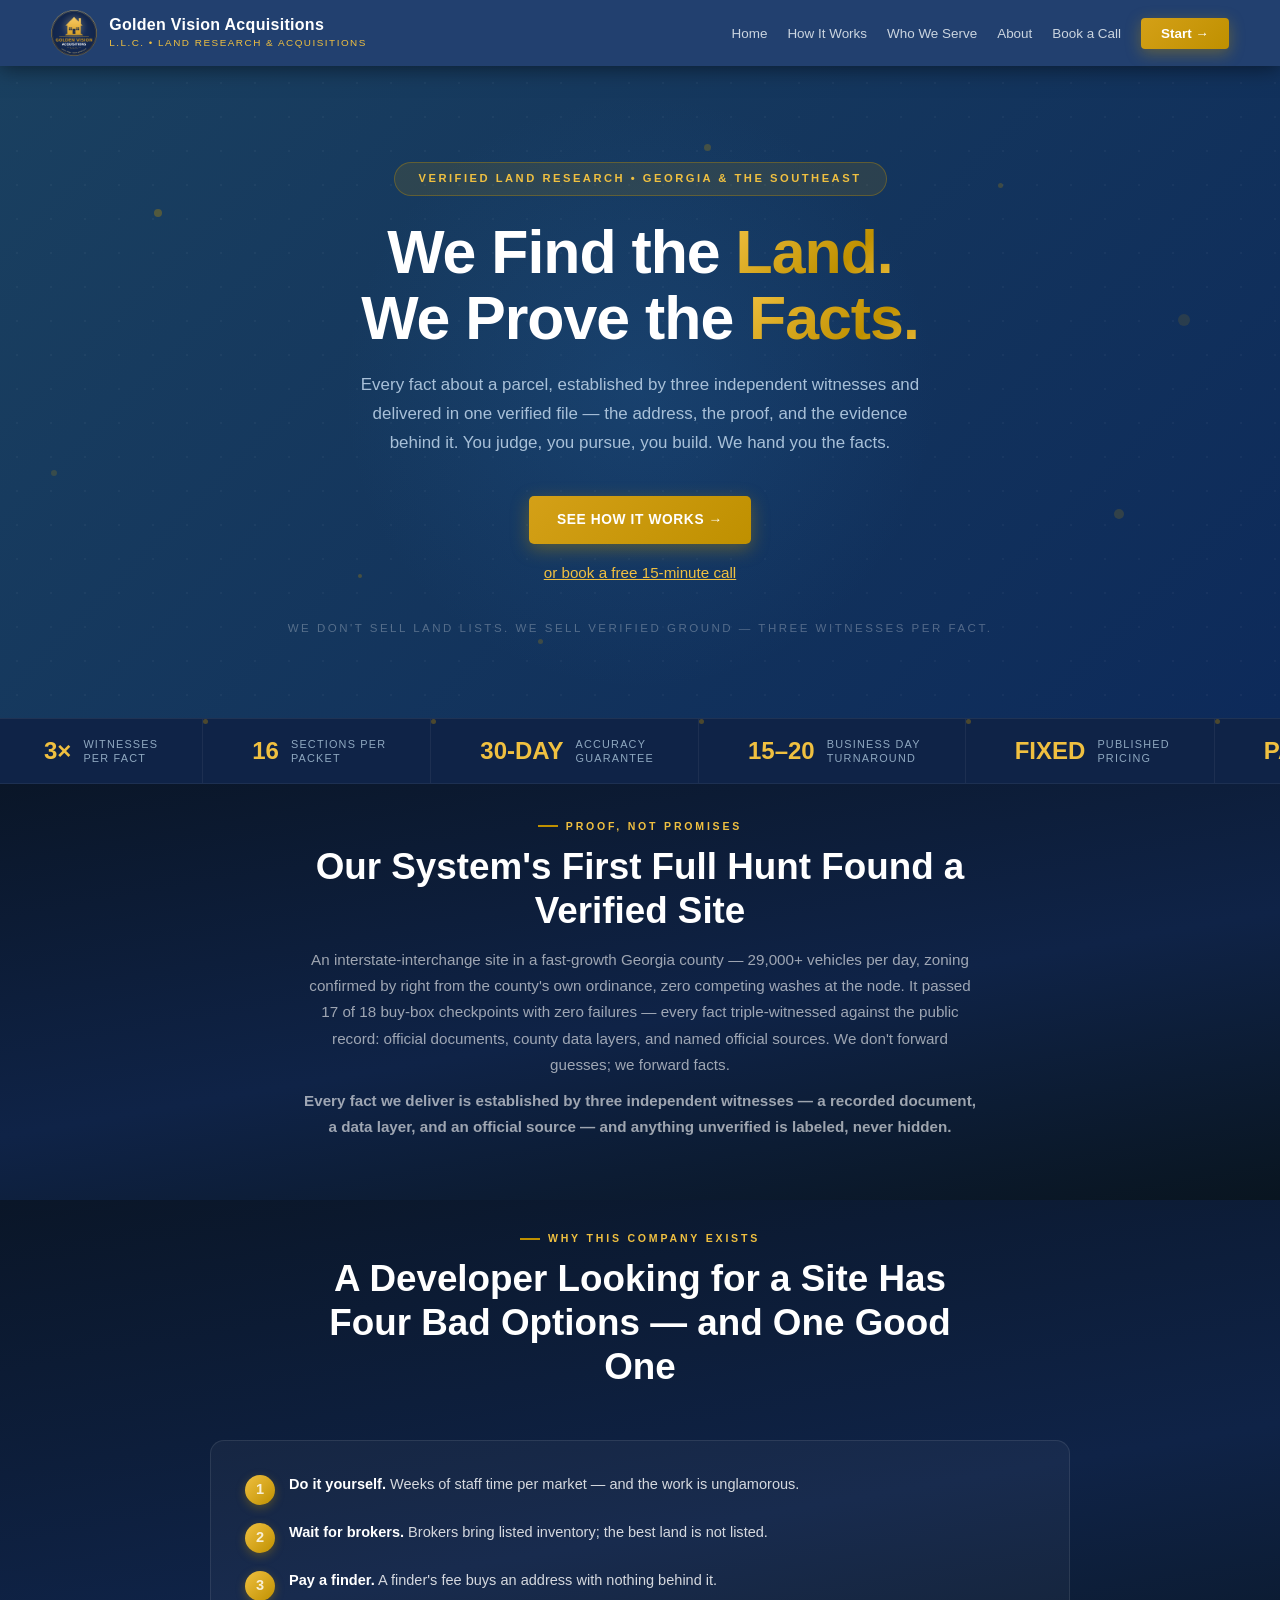
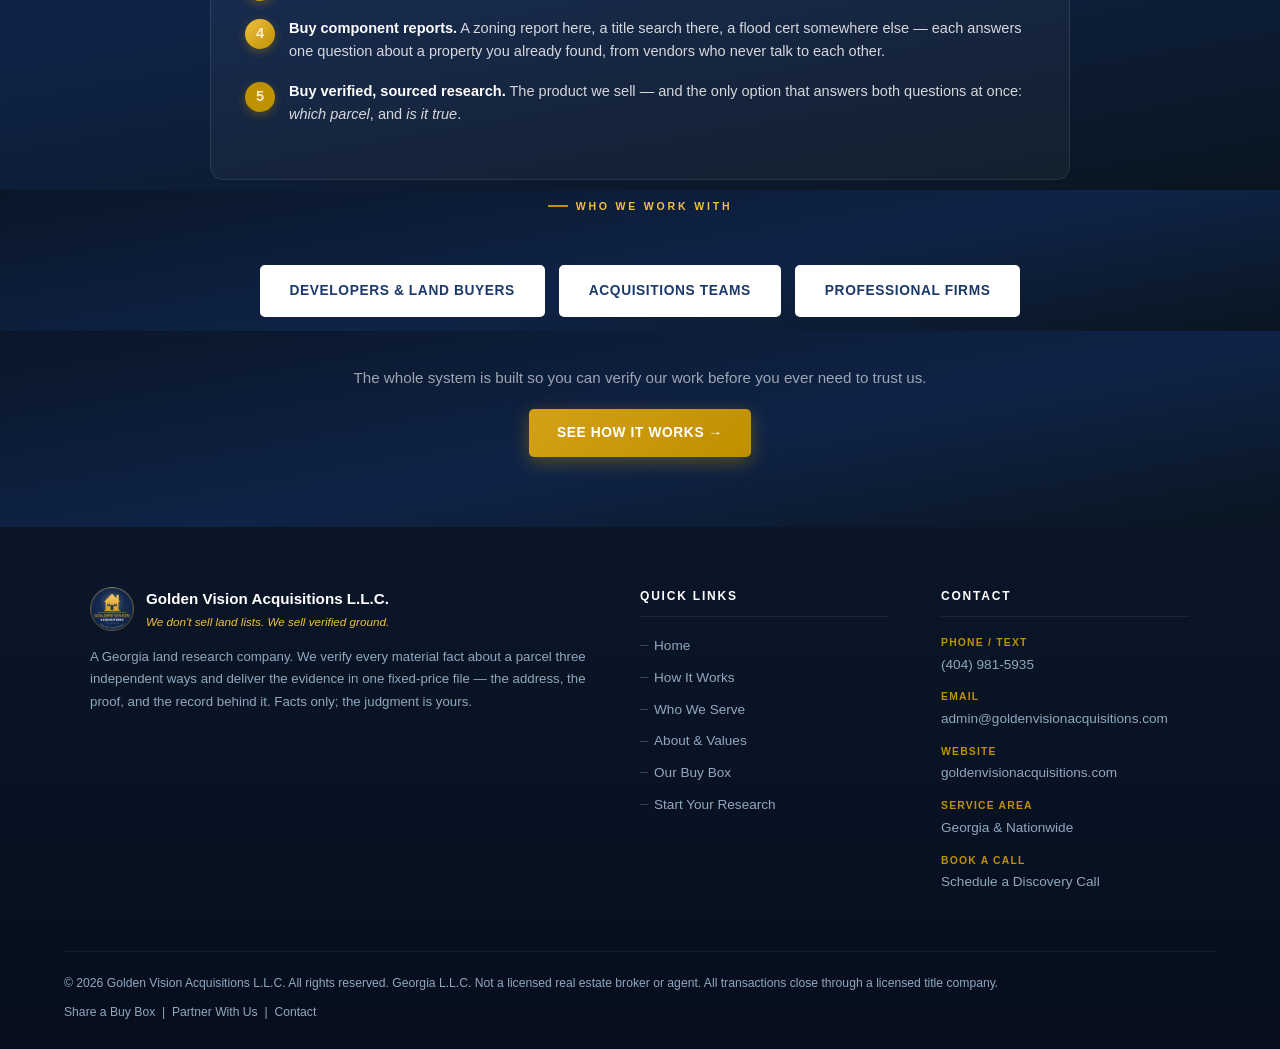
==== commit 1fffb151: "R-19/R-21: Master Research Agreement replaces MOU+NDA; fee paid in full by wire, escrow retired Five" ====
--- a/index.html
+++ b/index.html
@@ -24,7 +24,7 @@
     "knowsAbout": ["verified land research", "commercial land due diligence", "zoning verification", "title and ownership research", "site feasibility research"]
   }
   </script>
-  <script type="application/ld+json">{"@context": "https://schema.org", "@type": "FAQPage", "mainEntity": [{"@type": "Question", "name": "Is Golden Vision Acquisitions a real estate brokerage?", "acceptedAnswer": {"@type": "Answer", "text": "No. We do not represent buyers or sellers, negotiate, list, or take a commission on any transaction. We sell verified land research at a fixed published price; the judgment and the deal are entirely yours."}}, {"@type": "Question", "name": "What is a Verified Site Packet?", "acceptedAnswer": {"@type": "Answer", "text": "Sixteen sections on one parcel \u2014 ownership and price history, zoning cited to the adopted ordinance, title story, flood at federal grade, utilities in the provider's own writing, permits, dimensions from the recorded plat, and a complete dated evidence archive \u2014 every material fact established by three independent witnesses, with anything unverified labeled plainly."}}, {"@type": "Question", "name": "How fast do you deliver?", "acceptedAnswer": {"@type": "Answer", "text": "Fifteen to twenty business days per Packet from deposit confirmation in escrow, with written status at least every thirty days."}}, {"@type": "Question", "name": "Do you visit the property?", "acceptedAnswer": {"@type": "Answer", "text": "No \u2014 research is performed remotely from official records and dated imagery, and every Packet states this plainly. Your own inspection before any commitment is your step."}}, {"@type": "Question", "name": "Will you tell me whether I should buy it?", "acceptedAnswer": {"@type": "Answer", "text": "No. We sell facts, not opinions \u2014 no fit scores, no forecasts, no recommendations. Evidence built to survive your lender's and attorney's diligence."}}, {"@type": "Question", "name": "What does it cost?", "acceptedAnswer": {"@type": "Answer", "text": "Pricing is fixed and published on our rate card \u2014 the same card for everyone, never contingent on your deal. Deposits go to a neutral escrow attorney, never to us."}}, {"@type": "Question", "name": "What if you get something wrong?", "acceptedAnswer": {"@type": "Answer", "text": "Every Packet carries a 30-day accuracy guarantee on its core facts: a materially wrong core fact means a refund of that property's fee."}}, {"@type": "Question", "name": "Where do you work?", "acceptedAnswer": {"@type": "Answer", "text": "Georgia is home base \u2014 ten counties fully wired and all 159 mapped for feasibility \u2014 plus coastal South Carolina; new counties come online on client demand."}}]}</script>
+  <script type="application/ld+json">{"@context": "https://schema.org", "@type": "FAQPage", "mainEntity": [{"@type": "Question", "name": "Is Golden Vision Acquisitions a real estate brokerage?", "acceptedAnswer": {"@type": "Answer", "text": "No. We do not represent buyers or sellers, negotiate, list, or take a commission on any transaction. We sell verified land research at a fixed published price; the judgment and the deal are entirely yours."}}, {"@type": "Question", "name": "What is a Verified Site Packet?", "acceptedAnswer": {"@type": "Answer", "text": "Sixteen sections on one parcel \u2014 ownership and price history, zoning cited to the adopted ordinance, title story, flood at federal grade, utilities in the provider's own writing, permits, dimensions from the recorded plat, and a complete dated evidence archive \u2014 every material fact established by three independent witnesses, with anything unverified labeled plainly."}}, {"@type": "Question", "name": "How fast do you deliver?", "acceptedAnswer": {"@type": "Answer", "text": "Fifteen to twenty business days per Packet from the day the fee clears, with written status at least every thirty days."}}, {"@type": "Question", "name": "Do you visit the property?", "acceptedAnswer": {"@type": "Answer", "text": "No \u2014 research is performed remotely from official records and dated imagery, and every Packet states this plainly. Your own inspection before any commitment is your step."}}, {"@type": "Question", "name": "Will you tell me whether I should buy it?", "acceptedAnswer": {"@type": "Answer", "text": "No. We sell facts, not opinions \u2014 no fit scores, no forecasts, no recommendations. Evidence built to survive your lender's and attorney's diligence."}}, {"@type": "Question", "name": "What does it cost?", "acceptedAnswer": {"@type": "Answer", "text": "Pricing is fixed and published on our rate card \u2014 the same card for everyone, never contingent on your deal. The fee is paid in full by wire before research begins \u2014 one payment, nothing owed later, and no part of it ever tied to your closing."}}, {"@type": "Question", "name": "What if you get something wrong?", "acceptedAnswer": {"@type": "Answer", "text": "Every Packet carries a 30-day accuracy guarantee on its core facts: a materially wrong core fact means a refund of that property's fee."}}, {"@type": "Question", "name": "Where do you work?", "acceptedAnswer": {"@type": "Answer", "text": "Georgia is home base \u2014 ten counties fully wired and all 159 mapped for feasibility \u2014 plus coastal South Carolina; new counties come online on client demand."}}]}</script>
   <link rel="stylesheet" href="style.css">
 
 <!-- ═══ ANALYTICS — activate by replacing the placeholder IDs, then removing the comment markers ═══
@@ -96,7 +96,7 @@
     <div class="ticker-dot"></div>
     <div class="ticker-item"><div class="t-num">FIXED</div><div class="t-label">Published<br>Pricing</div></div>
     <div class="ticker-dot"></div>
-    <div class="ticker-item"><div class="t-num">NDA</div><div class="t-label">Before Any<br>Specifics</div></div>
+    <div class="ticker-item"><div class="t-num">PAID</div><div class="t-label">In Full,<br>Before Work</div></div>
     <div class="ticker-dot"></div>
     <div class="ticker-item"><div class="t-num">10+</div><div class="t-label">Counties<br>Wired</div></div>
     <div class="ticker-dot"></div>
@@ -113,7 +113,7 @@
     <div class="ticker-dot"></div>
     <div class="ticker-item"><div class="t-num">FIXED</div><div class="t-label">Published<br>Pricing</div></div>
     <div class="ticker-dot"></div>
-    <div class="ticker-item"><div class="t-num">NDA</div><div class="t-label">Before Any<br>Specifics</div></div>
+    <div class="ticker-item"><div class="t-num">PAID</div><div class="t-label">In Full,<br>Before Work</div></div>
     <div class="ticker-dot"></div>
     <div class="ticker-item"><div class="t-num">10+</div><div class="t-label">Counties<br>Wired</div></div>
     <div class="ticker-dot"></div>
